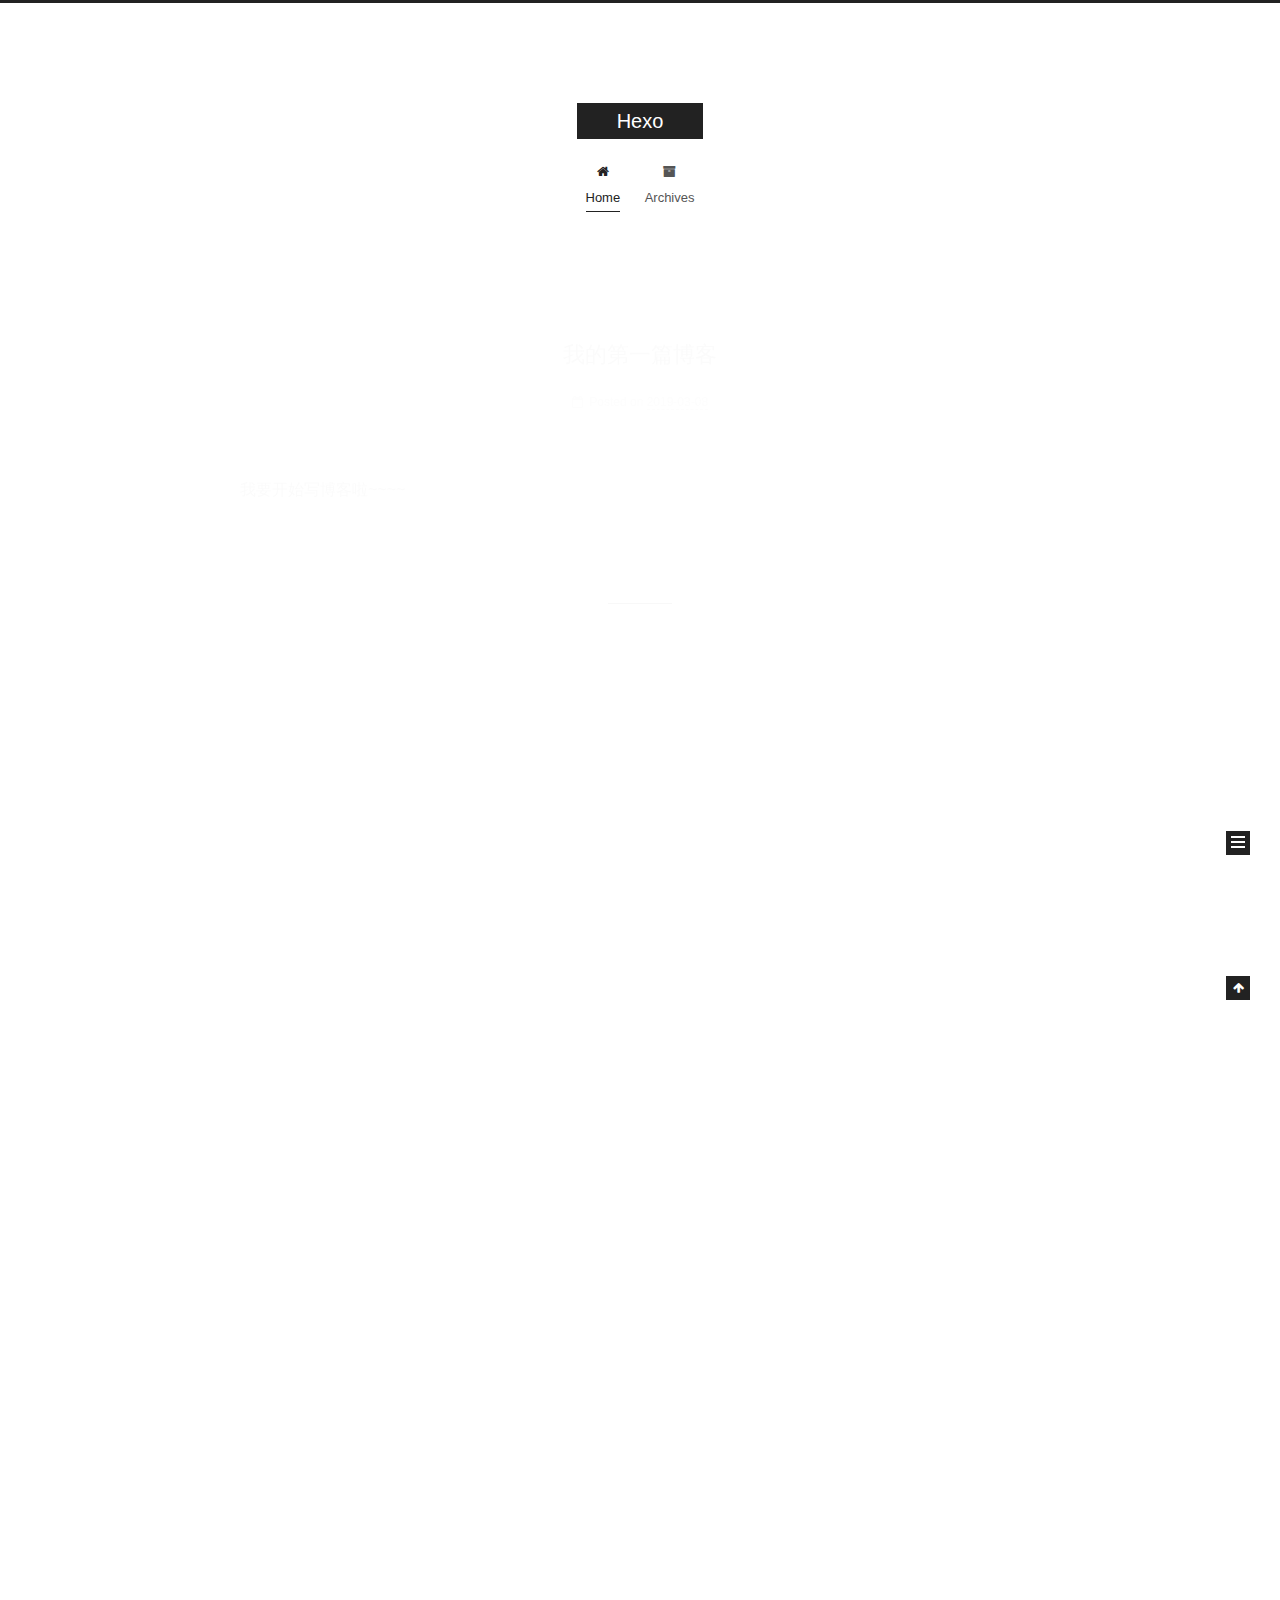
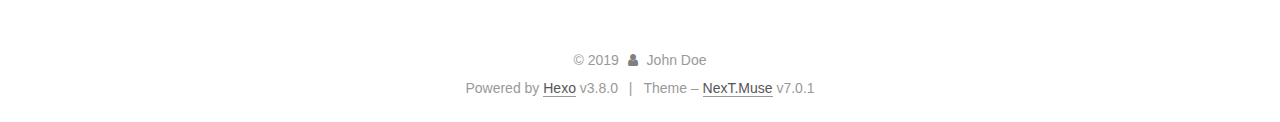
==== index.html @ e8333e60 "Site updated: 2019-03-08 22:00:43" ====
<!DOCTYPE html>












  


<html class="theme-next muse use-motion" lang>
<head><meta name="generator" content="Hexo 3.8.0">
  <meta charset="UTF-8">
<meta http-equiv="X-UA-Compatible" content="IE=edge">
<meta name="viewport" content="width=device-width, initial-scale=1, maximum-scale=2">
<meta name="theme-color" content="#222">


























<link rel="stylesheet" href="/lib/font-awesome/css/font-awesome.min.css?v=4.6.2">

<link rel="stylesheet" href="/css/main.css?v=7.0.1">


  <link rel="apple-touch-icon" sizes="180x180" href="/images/apple-touch-icon-next.png?v=7.0.1">


  <link rel="icon" type="image/png" sizes="32x32" href="/images/favicon-32x32-next.png?v=7.0.1">


  <link rel="icon" type="image/png" sizes="16x16" href="/images/favicon-16x16-next.png?v=7.0.1">


  <link rel="mask-icon" href="/images/logo.svg?v=7.0.1" color="#222">







<script id="hexo.configurations">
  var NexT = window.NexT || {};
  var CONFIG = {
    root: '/',
    scheme: 'Muse',
    version: '7.0.1',
    sidebar: {"position":"left","display":"post","offset":12,"onmobile":false,"dimmer":false},
    back2top: true,
    back2top_sidebar: false,
    fancybox: false,
    fastclick: false,
    lazyload: false,
    tabs: true,
    motion: {"enable":true,"async":false,"transition":{"post_block":"fadeIn","post_header":"slideDownIn","post_body":"slideDownIn","coll_header":"slideLeftIn","sidebar":"slideUpIn"}},
    algolia: {
      applicationID: '',
      apiKey: '',
      indexName: '',
      hits: {"per_page":10},
      labels: {"input_placeholder":"Search for Posts","hits_empty":"We didn't find any results for the search: ${query}","hits_stats":"${hits} results found in ${time} ms"}
    }
  };
</script>


  




  <meta property="og:type" content="website">
<meta property="og:title" content="Hexo">
<meta property="og:url" content="http://yoursite.com/index.html">
<meta property="og:site_name" content="Hexo">
<meta property="og:locale" content="default">
<meta name="twitter:card" content="summary">
<meta name="twitter:title" content="Hexo">






  <link rel="canonical" href="http://yoursite.com/">



<script id="page.configurations">
  CONFIG.page = {
    sidebar: "",
  };
</script>

  <title>Hexo</title>
  












  <noscript>
  <style>
  .use-motion .motion-element,
  .use-motion .brand,
  .use-motion .menu-item,
  .sidebar-inner,
  .use-motion .post-block,
  .use-motion .pagination,
  .use-motion .comments,
  .use-motion .post-header,
  .use-motion .post-body,
  .use-motion .collection-title { opacity: initial; }

  .use-motion .logo,
  .use-motion .site-title,
  .use-motion .site-subtitle {
    opacity: initial;
    top: initial;
  }

  .use-motion .logo-line-before i { left: initial; }
  .use-motion .logo-line-after i { right: initial; }
  </style>
</noscript>

</head>

<body itemscope itemtype="http://schema.org/WebPage" lang="default">

  
  
    
  

  <div class="container sidebar-position-left 
  page-home">
    <div class="headband"></div>

    <header id="header" class="header" itemscope itemtype="http://schema.org/WPHeader">
      <div class="header-inner"><div class="site-brand-wrapper">
  <div class="site-meta">
    

    <div class="custom-logo-site-title">
      <a href="/" class="brand" rel="start">
        <span class="logo-line-before"><i></i></span>
        <span class="site-title">Hexo</span>
        <span class="logo-line-after"><i></i></span>
      </a>
    </div>
    
    
  </div>

  <div class="site-nav-toggle">
    <button aria-label="Toggle navigation bar">
      <span class="btn-bar"></span>
      <span class="btn-bar"></span>
      <span class="btn-bar"></span>
    </button>
  </div>
</div>



<nav class="site-nav">
  
    <ul id="menu" class="menu">
      
        
        
        
          
          <li class="menu-item menu-item-home menu-item-active">

    
    
    
      
    

    

    <a href="/" rel="section"><i class="menu-item-icon fa fa-fw fa-home"></i> <br>Home</a>

  </li>
        
        
        
          
          <li class="menu-item menu-item-archives">

    
    
    
      
    

    

    <a href="/archives/" rel="section"><i class="menu-item-icon fa fa-fw fa-archive"></i> <br>Archives</a>

  </li>

      
      
    </ul>
  

  
    

  

  
</nav>



  



</div>
    </header>

    


    <main id="main" class="main">
      <div class="main-inner">
        <div class="content-wrap">
          
          <div id="content" class="content">
            
  <section id="posts" class="posts-expand">
    
      

  

  
  
  

  

  <article class="post post-type-normal" itemscope itemtype="http://schema.org/Article">
  
  
  
  <div class="post-block">
    <link itemprop="mainEntityOfPage" href="http://yoursite.com/2019/03/08/我的第一篇博客/">

    <span hidden itemprop="author" itemscope itemtype="http://schema.org/Person">
      <meta itemprop="name" content="John Doe">
      <meta itemprop="description" content>
      <meta itemprop="image" content="/images/avatar.gif">
    </span>

    <span hidden itemprop="publisher" itemscope itemtype="http://schema.org/Organization">
      <meta itemprop="name" content="Hexo">
    </span>

    
      <header class="post-header">

        
        
          <h1 class="post-title" itemprop="name headline">
                
                
                <a href="/2019/03/08/我的第一篇博客/" class="post-title-link" itemprop="url">我的第一篇博客</a>
              
            
          </h1>
        

        <div class="post-meta">
          <span class="post-time">

            
            
            

            
              <span class="post-meta-item-icon">
                <i class="fa fa-calendar-o"></i>
              </span>
              
                <span class="post-meta-item-text">Posted on</span>
              

              
                
              

              <time title="Created: 2019-03-08 11:39:16 / Modified: 11:40:46" itemprop="dateCreated datePublished" datetime="2019-03-08T11:39:16+08:00">2019-03-08</time>
            

            
              

              
            
          </span>

          

          
            
            
          

          
          

          

          

          

        </div>
      </header>
    

    
    
    
    <div class="post-body" itemprop="articleBody">

      
      

      
        
          
            <p>我要开始写博客啦~~~~</p>

          
        
      
    </div>

    

    
    
    

    

    
      
    
    

    

    <footer class="post-footer">
      

      

      

      
      
        <div class="post-eof"></div>
      
    </footer>
  </div>
  
  
  
  </article>


    
      

  

  
  
  

  

  <article class="post post-type-normal" itemscope itemtype="http://schema.org/Article">
  
  
  
  <div class="post-block">
    <link itemprop="mainEntityOfPage" href="http://yoursite.com/2019/03/08/hello-world/">

    <span hidden itemprop="author" itemscope itemtype="http://schema.org/Person">
      <meta itemprop="name" content="John Doe">
      <meta itemprop="description" content>
      <meta itemprop="image" content="/images/avatar.gif">
    </span>

    <span hidden itemprop="publisher" itemscope itemtype="http://schema.org/Organization">
      <meta itemprop="name" content="Hexo">
    </span>

    
      <header class="post-header">

        
        
          <h1 class="post-title" itemprop="name headline">
                
                
                <a href="/2019/03/08/hello-world/" class="post-title-link" itemprop="url">Hello World</a>
              
            
          </h1>
        

        <div class="post-meta">
          <span class="post-time">

            
            
            

            
              <span class="post-meta-item-icon">
                <i class="fa fa-calendar-o"></i>
              </span>
              
                <span class="post-meta-item-text">Posted on</span>
              

              
                
              

              <time title="Created: 2019-03-08 10:59:38" itemprop="dateCreated datePublished" datetime="2019-03-08T10:59:38+08:00">2019-03-08</time>
            

            
          </span>

          

          
            
            
          

          
          

          

          

          

        </div>
      </header>
    

    
    
    
    <div class="post-body" itemprop="articleBody">

      
      

      
        
          
            <p>Welcome to <a href="https://hexo.io/" target="_blank" rel="noopener">Hexo</a>! This is your very first post. Check <a href="https://hexo.io/docs/" target="_blank" rel="noopener">documentation</a> for more info. If you get any problems when using Hexo, you can find the answer in <a href="https://hexo.io/docs/troubleshooting.html" target="_blank" rel="noopener">troubleshooting</a> or you can ask me on <a href="https://github.com/hexojs/hexo/issues" target="_blank" rel="noopener">GitHub</a>.</p>
<h2 id="Quick-Start"><a href="#Quick-Start" class="headerlink" title="Quick Start"></a>Quick Start</h2><h3 id="Create-a-new-post"><a href="#Create-a-new-post" class="headerlink" title="Create a new post"></a>Create a new post</h3><figure class="highlight bash"><table><tr><td class="gutter"><pre><span class="line">1</span><br></pre></td><td class="code"><pre><span class="line">$ hexo new <span class="string">"My New Post"</span></span><br></pre></td></tr></table></figure>
<p>More info: <a href="https://hexo.io/docs/writing.html" target="_blank" rel="noopener">Writing</a></p>
<h3 id="Run-server"><a href="#Run-server" class="headerlink" title="Run server"></a>Run server</h3><figure class="highlight bash"><table><tr><td class="gutter"><pre><span class="line">1</span><br></pre></td><td class="code"><pre><span class="line">$ hexo server</span><br></pre></td></tr></table></figure>
<p>More info: <a href="https://hexo.io/docs/server.html" target="_blank" rel="noopener">Server</a></p>
<h3 id="Generate-static-files"><a href="#Generate-static-files" class="headerlink" title="Generate static files"></a>Generate static files</h3><figure class="highlight bash"><table><tr><td class="gutter"><pre><span class="line">1</span><br></pre></td><td class="code"><pre><span class="line">$ hexo generate</span><br></pre></td></tr></table></figure>
<p>More info: <a href="https://hexo.io/docs/generating.html" target="_blank" rel="noopener">Generating</a></p>
<h3 id="Deploy-to-remote-sites"><a href="#Deploy-to-remote-sites" class="headerlink" title="Deploy to remote sites"></a>Deploy to remote sites</h3><figure class="highlight bash"><table><tr><td class="gutter"><pre><span class="line">1</span><br></pre></td><td class="code"><pre><span class="line">$ hexo deploy</span><br></pre></td></tr></table></figure>
<p>More info: <a href="https://hexo.io/docs/deployment.html" target="_blank" rel="noopener">Deployment</a></p>

          
        
      
    </div>

    

    
    
    

    

    
      
    
    

    

    <footer class="post-footer">
      

      

      

      
      
        <div class="post-eof"></div>
      
    </footer>
  </div>
  
  
  
  </article>


    
  </section>

  


          </div>
          

        </div>
        
          
  
  <div class="sidebar-toggle">
    <div class="sidebar-toggle-line-wrap">
      <span class="sidebar-toggle-line sidebar-toggle-line-first"></span>
      <span class="sidebar-toggle-line sidebar-toggle-line-middle"></span>
      <span class="sidebar-toggle-line sidebar-toggle-line-last"></span>
    </div>
  </div>

  <aside id="sidebar" class="sidebar">
    <div class="sidebar-inner">

      

      

      <div class="site-overview-wrap sidebar-panel sidebar-panel-active">
        <div class="site-overview">
          <div class="site-author motion-element" itemprop="author" itemscope itemtype="http://schema.org/Person">
            
              <p class="site-author-name" itemprop="name">John Doe</p>
              <div class="site-description motion-element" itemprop="description"></div>
          </div>

          
            <nav class="site-state motion-element">
              
                <div class="site-state-item site-state-posts">
                
                  <a href="/archives/">
                
                    <span class="site-state-item-count">2</span>
                    <span class="site-state-item-name">posts</span>
                  </a>
                </div>
              

              

              
            </nav>
          

          

          

          

          
          

          
            
          
          

        </div>
      </div>

      

      

    </div>
  </aside>
  


        
      </div>
    </main>

    <footer id="footer" class="footer">
      <div class="footer-inner">
        <div class="copyright">&copy; <span itemprop="copyrightYear">2019</span>
  <span class="with-love" id="animate">
    <i class="fa fa-user"></i>
  </span>
  <span class="author" itemprop="copyrightHolder">John Doe</span>

  

  
</div>


  <div class="powered-by">Powered by <a href="https://hexo.io" class="theme-link" rel="noopener" target="_blank">Hexo</a> v3.8.0</div>



  <span class="post-meta-divider">|</span>



  <div class="theme-info">Theme – <a href="https://theme-next.org" class="theme-link" rel="noopener" target="_blank">NexT.Muse</a> v7.0.1</div>




        








        
      </div>
    </footer>

    
      <div class="back-to-top">
        <i class="fa fa-arrow-up"></i>
        
      </div>
    

    

    

    
  </div>

  

<script>
  if (Object.prototype.toString.call(window.Promise) !== '[object Function]') {
    window.Promise = null;
  }
</script>


























  
  <script src="/lib/jquery/index.js?v=2.1.3"></script>

  
  <script src="/lib/velocity/velocity.min.js?v=1.2.1"></script>

  
  <script src="/lib/velocity/velocity.ui.min.js?v=1.2.1"></script>


  


  <script src="/js/src/utils.js?v=7.0.1"></script>

  <script src="/js/src/motion.js?v=7.0.1"></script>



  
  


  <script src="/js/src/schemes/muse.js?v=7.0.1"></script>



  

  


  <script src="/js/src/next-boot.js?v=7.0.1"></script>


  

  

  

  



  




  

  

  

  

  

  

  

  

  

  

  

  

</body>
</html>
---- css/main.css ----
/* normalize.css v3.0.2 | MIT License | git.io/normalize */
html {
  font-family: sans-serif; /* 1 */
  -ms-text-size-adjust: 100%; /* 2 */
  -webkit-text-size-adjust: 100%; /* 2 */
}
body {
  margin: 0;
}
article,
aside,
details,
figcaption,
figure,
footer,
header,
hgroup,
main,
menu,
nav,
section,
summary {
  display: block;
}
audio,
canvas,
progress,
video {
  display: inline-block; /* 1 */
  vertical-align: baseline; /* 2 */
}
audio:not([controls]) {
  display: none;
  height: 0;
}
[hidden],
template {
  display: none;
}
a {
  background-color: transparent;
}
a:active,
a:hover {
  outline: 0;
}
abbr[title] {
  border-bottom: 1px dotted;
}
b,
strong {
  font-weight: bold;
}
dfn {
  font-style: italic;
}
h1 {
  font-size: 2em;
  margin: 0.67em 0;
}
mark {
  background: #ff0;
  color: #000;
}
small {
  font-size: 80%;
}
sub,
sup {
  font-size: 75%;
  line-height: 0;
  position: relative;
  vertical-align: baseline;
}
sup {
  top: -0.5em;
}
sub {
  bottom: -0.25em;
}
img {
  border: 0;
}
svg:not(:root) {
  overflow: hidden;
}
figure {
  margin: 1em 40px;
}
hr {
  -moz-box-sizing: content-box;
  box-sizing: content-box;
  height: 0;
}
pre {
  overflow: auto;
}
code,
kbd,
pre,
samp {
  font-family: monospace, monospace;
  font-size: 1em;
}
button,
input,
optgroup,
select,
textarea {
  color: inherit; /* 1 */
  font: inherit; /* 2 */
  margin: 0; /* 3 */
}
button {
  overflow: visible;
}
button,
select {
  text-transform: none;
}
button,
html input[type="button"],
input[type="reset"],
input[type="submit"] {
  -webkit-appearance: button; /* 2 */
  cursor: pointer; /* 3 */
}
button[disabled],
html input[disabled] {
  cursor: default;
}
button::-moz-focus-inner,
input::-moz-focus-inner {
  border: 0;
  padding: 0;
}
input {
  line-height: normal;
}
input[type="checkbox"],
input[type="radio"] {
  box-sizing: border-box; /* 1 */
  padding: 0; /* 2 */
}
input[type="number"]::-webkit-inner-spin-button,
input[type="number"]::-webkit-outer-spin-button {
  height: auto;
}
input[type="search"] {
  -webkit-appearance: textfield; /* 1 */
  -moz-box-sizing: content-box;
  -webkit-box-sizing: content-box; /* 2 */
  box-sizing: content-box;
}
input[type="search"]::-webkit-search-cancel-button,
input[type="search"]::-webkit-search-decoration {
  -webkit-appearance: none;
}
fieldset {
  border: 1px solid #c0c0c0;
  margin: 0 2px;
  padding: 0.35em 0.625em 0.75em;
}
legend {
  border: 0; /* 1 */
  padding: 0; /* 2 */
}
textarea {
  overflow: auto;
}
optgroup {
  font-weight: bold;
}
table {
  border-collapse: collapse;
  border-spacing: 0;
}
td,
th {
  padding: 0;
}
::selection {
  background: #262a30;
  color: #fff;
}
body {
  position: relative;
  font-family: 'Lato', "PingFang SC", "Microsoft YaHei", sans-serif;
  font-size: 14px;
  line-height: 2;
  color: #555;
  background: #fff;
}
@media (max-width: 767px) {
  body {
    padding-right: 0 !important;
  }
}
@media (min-width: 768px) and (max-width: 991px) {
  body {
    padding-right: 0 !important;
  }
}
@media (min-width: 1200px) {
  body {
    font-size: 16px;
  }
}
h1,
h2,
h3,
h4,
h5,
h6 {
  margin: 0;
  padding: 0;
  font-weight: bold;
  line-height: 1.5;
  font-family: 'Lato', "PingFang SC", "Microsoft YaHei", sans-serif;
}
h1,
h2,
h3,
h4,
h5,
h6 {
  margin: 20px 0 15px;
}
h1 {
  font-size: 22px;
}
h1 code {
  font-size: 22px;
}
@media (max-width: 767px) {
  h1 {
    font-size: 18px;
  }
  h1 code {
    font-size: 18px;
  }
}
h2 {
  font-size: 20px;
}
h2 code {
  font-size: 20px;
}
@media (max-width: 767px) {
  h2 {
    font-size: 16px;
  }
  h2 code {
    font-size: 16px;
  }
}
h3 {
  font-size: 18px;
}
h3 code {
  font-size: 18px;
}
@media (max-width: 767px) {
  h3 {
    font-size: 14px;
  }
  h3 code {
    font-size: 14px;
  }
}
h4 {
  font-size: 16px;
}
h4 code {
  font-size: 16px;
}
@media (max-width: 767px) {
  h4 {
    font-size: 12px;
  }
  h4 code {
    font-size: 12px;
  }
}
h5 {
  font-size: 14px;
}
h5 code {
  font-size: 14px;
}
@media (max-width: 767px) {
  h5 {
    font-size: 10px;
  }
  h5 code {
    font-size: 10px;
  }
}
h6 {
  font-size: 12px;
}
h6 code {
  font-size: 12px;
}
@media (max-width: 767px) {
  h6 {
    font-size: 8px;
  }
  h6 code {
    font-size: 8px;
  }
}
p {
  margin: 0 0 20px 0;
}
a,
span.exturl {
  overflow-wrap: break-word;
  word-wrap: break-word;
  background-color: transparent;
  color: #555;
  text-decoration: none;
  outline: none;
  border-bottom: 1px solid #999;
  cursor: pointer;
}
a:hover,
span.exturl:hover {
  color: #222;
  border-bottom-color: #222;
}
video {
  max-width: 100%;
  display: block;
  margin-left: auto;
  margin-right: auto;
}
img {
  display: block;
  margin: auto;
  max-width: 100%;
  height: auto;
}
hr {
  margin: 40px 0;
  height: 3px;
  border: none;
  background-color: #ddd;
  background-image: repeating-linear-gradient(-45deg, #fff, #fff 4px, transparent 4px, transparent 8px);
}
blockquote {
  margin: 0;
  padding: 0 15px;
  color: #666;
  border-left: 4px solid #ddd;
}
blockquote cite::before {
  content: "-";
  padding: 0 5px;
}
dt {
  font-weight: 700;
}
dd {
  margin: 0;
  padding: 0;
}
kbd {
  border: 1px solid #ccc;
  border-radius: 0.2em;
  box-shadow: 0.1em 0.1em 0.2em rgba(0,0,0,0.1);
  background-color: #f9f9f9;
  font-family: inherit;
  background-image: -webkit-linear-gradient(top, #eee, #fff, #eee);
  padding: 0.1em 0.3em;
  white-space: nowrap;
}
.text-left {
  text-align: left;
}
.text-center {
  text-align: center;
}
.text-right {
  text-align: right;
}
.text-justify {
  text-align: justify;
}
.text-nowrap {
  white-space: nowrap;
}
.text-lowercase {
  text-transform: lowercase;
}
.text-uppercase {
  text-transform: uppercase;
}
.text-capitalize {
  text-transform: capitalize;
}
.center-block {
  display: block;
  margin-left: auto;
  margin-right: auto;
}
.clearfix:before,
.clearfix:after {
  content: " ";
  display: table;
}
.clearfix:after {
  clear: both;
}
.pullquote {
  width: 45%;
}
.pullquote.left {
  float: left;
  margin-left: 5px;
  margin-right: 10px;
}
.pullquote.right {
  float: right;
  margin-left: 10px;
  margin-right: 5px;
}
.affix.affix.affix {
  position: fixed;
}
.translation {
  margin-top: -20px;
  font-size: 14px;
  color: #999;
}
.scrollbar-measure {
  width: 100px;
  height: 100px;
  overflow: scroll;
  position: absolute;
  top: -9999px;
}
.use-motion .motion-element {
  opacity: 0;
}
.table-container {
  margin: 20px 0;
  overflow: auto;
  -webkit-overflow-scrolling: touch;
}
table {
  width: 100%;
  border-collapse: collapse;
  border-spacing: 0;
  font-size: 14px;
}
table>tbody>tr:nth-of-type(odd) {
  background-color: #f9f9f9;
}
table>tbody>tr:hover {
  background-color: #f5f5f5;
}
caption,
th,
td {
  padding: 8px;
  text-align: left;
  vertical-align: middle;
  font-weight: normal;
}
th,
td {
  border: 1px solid #ddd;
  border-bottom: 3px solid #ddd;
}
th {
  padding-bottom: 10px;
  font-weight: 700;
}
td {
  border-bottom-width: 1px;
}
html,
body {
  height: 100%;
}
.container {
  position: relative;
}
.header-inner {
  margin: 0 auto;
  padding: 100px 0 70px;
  width: 700px;
}
@media (min-width: 1200px) {
  .container .header-inner {
    width: 800px;
  }
}
@media (min-width: 1600px) {
  .container .header-inner {
    width: 900px;
  }
}
.main-inner {
  margin: 0 auto;
  width: 700px;
}
@media (min-width: 1200px) {
  .container .main-inner {
    width: 800px;
  }
}
@media (min-width: 1600px) {
  .container .main-inner {
    width: 900px;
  }
}
.footer {
  padding: 20px 0;
}
.footer-inner {
  box-sizing: border-box;
  margin: 0px auto;
  width: 700px;
}
@media (min-width: 1200px) {
  .container .footer-inner {
    width: 800px;
  }
}
@media (min-width: 1600px) {
  .container .footer-inner {
    width: 900px;
  }
}
pre,
.highlight {
  overflow: auto;
  margin: 20px 0;
  padding: 0;
  font-size: 14px;
  color: #4d4d4c;
  background: #f7f7f7;
  line-height: 1.6;
}
pre,
code {
  font-family: consolas, Menlo, "PingFang SC", "Microsoft YaHei", monospace;
}
code {
  overflow-wrap: break-word;
  word-wrap: break-word;
  padding: 2px 4px;
  color: #555;
  background: #eee;
  border-radius: 3px;
  font-size: 14px;
}
pre {
  padding: 10px;
}
pre code {
  padding: 0;
  color: #4d4d4c;
  background: none;
  text-shadow: none;
}
.highlight {
  border-radius: 1px;
}
.highlight pre {
  border: none;
  margin: 0;
  padding: 10px 0;
}
.highlight table {
  margin: 0;
  width: auto;
  border: none;
}
.highlight td {
  border: none;
  padding: 0;
}
.highlight figcaption {
  font-size: 1em;
  color: #4d4d4c;
  line-height: 1em;
  margin-bottom: 1em;
  margin: 0em;
  padding: 0.5em;
  background: #eee;
  border-bottom: 1px solid #e9e9e9;
}
.highlight figcaption:before,
.highlight figcaption:after {
  content: " ";
  display: table;
}
.highlight figcaption:after {
  clear: both;
}
.highlight figcaption a {
  float: right;
  color: #4d4d4c;
}
.highlight figcaption a:hover {
  border-bottom-color: #4d4d4c;
}
.highlight .gutter pre {
  padding-left: 10px;
  padding-right: 10px;
  color: #869194;
  text-align: right;
  background-color: #eff2f3;
}
.highlight .code pre {
  width: 100%;
  padding-left: 10px;
  padding-right: 10px;
  background-color: #f7f7f7;
}
.highlight .line {
  height: 20px;
}
.gutter {
  -webkit-user-select: none;
  -moz-user-select: none;
  -ms-user-select: none;
  user-select: none;
}
.gist table {
  width: auto;
}
.gist table td {
  border: none;
}
pre .deletion {
  background: #fdd;
}
pre .addition {
  background: #dfd;
}
pre .meta {
  color: #8959a8;
}
pre .comment {
  color: #8e908c;
}
pre .variable,
pre .attribute,
pre .tag,
pre .name,
pre .regexp,
pre .ruby .constant,
pre .xml .tag .title,
pre .xml .pi,
pre .xml .doctype,
pre .html .doctype,
pre .css .id,
pre .css .class,
pre .css .pseudo {
  color: #c82829;
}
pre .number,
pre .preprocessor,
pre .built_in,
pre .builtin-name,
pre .literal,
pre .params,
pre .constant,
pre .command {
  color: #f5871f;
}
pre .ruby .class .title,
pre .css .rules .attribute,
pre .string,
pre .symbol,
pre .value,
pre .inheritance,
pre .header,
pre .ruby .symbol,
pre .xml .cdata,
pre .special,
pre .formula {
  color: #718c00;
}
pre .title,
pre .css .hexcolor {
  color: #3e999f;
}
pre .function,
pre .python .decorator,
pre .python .title,
pre .ruby .function .title,
pre .ruby .title .keyword,
pre .perl .sub,
pre .javascript .title,
pre .coffeescript .title {
  color: #4271ae;
}
pre .keyword,
pre .javascript .function {
  color: #8959a8;
}
.posts-expand .post-body img.full-image {
  border: none;
}
.blockquote-center,
.page-home .post-type-quote blockquote,
.page-post-detail .post-type-quote blockquote {
  position: relative;
  margin: 40px 0;
  padding: 0;
  border-left: none;
  text-align: center;
}
.blockquote-center::before,
.page-home .post-type-quote blockquote::before,
.page-post-detail .post-type-quote blockquote::before,
.blockquote-center::after,
.page-home .post-type-quote blockquote::after,
.page-post-detail .post-type-quote blockquote::after {
  position: absolute;
  content: ' ';
  display: block;
  width: 100%;
  height: 24px;
  opacity: 0.2;
  background-repeat: no-repeat;
  background-position: 0 -6px;
  background-size: 22px 22px;
}
.blockquote-center::before,
.page-home .post-type-quote blockquote::before,
.page-post-detail .post-type-quote blockquote::before {
  top: -20px;
  background-image: url("../images/quote-l.svg");
  border-top: 1px solid #ccc;
}
.blockquote-center::after,
.page-home .post-type-quote blockquote::after,
.page-post-detail .post-type-quote blockquote::after {
  bottom: -20px;
  background-image: url("../images/quote-r.svg");
  border-bottom: 1px solid #ccc;
  background-position: 100% 8px;
}
.blockquote-center p,
.page-home .post-type-quote blockquote p,
.page-post-detail .post-type-quote blockquote p,
.blockquote-center div,
.page-home .post-type-quote blockquote div,
.page-post-detail .post-type-quote blockquote div {
  text-align: center;
}
.post .post-body .group-picture img {
  box-sizing: border-box;
  padding: 0 3px;
  border: none;
}
.post .group-picture-row {
  overflow: hidden;
  margin-top: 6px;
}
.post .group-picture-row:first-child {
  margin-top: 0;
}
.post .group-picture-column {
  float: left;
}
.page-post-detail .post-body .group-picture-column {
  float: none;
  margin-top: 10px;
  width: auto !important;
}
.page-post-detail .post-body .group-picture-column img {
  margin: 0 auto;
}
.page-archive .group-picture-container {
  overflow: hidden;
}
.page-archive .group-picture-row {
  float: left;
}
.page-archive .group-picture-row:first-child {
  margin-top: 6px;
}
.page-archive .group-picture-column {
  max-width: 150px;
  max-height: 150px;
}
.post-body .label {
  display: inline;
  padding: 0 2px;
  white-space: nowrap;
}
.post-body .label.default {
  background-color: #f0f0f0;
}
.post-body .label.primary {
  background-color: #efe6f7;
}
.post-body .label.info {
  background-color: #e5f2f8;
}
.post-body .label.success {
  background-color: #e7f4e9;
}
.post-body .label.warning {
  background-color: #fcf6e1;
}
.post-body .label.danger {
  background-color: #fae8eb;
}
.post-body .note {
  position: relative;
  padding: 15px;
  margin-bottom: 20px;
  border: 1px solid #eee;
  border-left-width: 5px;
  border-radius: 3px;
}
.post-body .note h2,
.post-body .note h3,
.post-body .note h4,
.post-body .note h5,
.post-body .note h6 {
  margin-top: 0;
  margin-bottom: 0;
  border-bottom: initial;
  padding-top: 0 !important;
}
.post-body .note p:first-child,
.post-body .note ul:first-child,
.post-body .note ol:first-child,
.post-body .note table:first-child,
.post-body .note pre:first-child,
.post-body .note blockquote:first-child {
  margin-top: 0;
}
.post-body .note p:last-child,
.post-body .note ul:last-child,
.post-body .note ol:last-child,
.post-body .note table:last-child,
.post-body .note pre:last-child,
.post-body .note blockquote:last-child {
  margin-bottom: 0;
}
.post-body .note.default {
  border-left-color: #777;
}
.post-body .note.default h2,
.post-body .note.default h3,
.post-body .note.default h4,
.post-body .note.default h5,
.post-body .note.default h6 {
  color: #777;
}
.post-body .note.primary {
  border-left-color: #6f42c1;
}
.post-body .note.primary h2,
.post-body .note.primary h3,
.post-body .note.primary h4,
.post-body .note.primary h5,
.post-body .note.primary h6 {
  color: #6f42c1;
}
.post-body .note.info {
  border-left-color: #428bca;
}
.post-body .note.info h2,
.post-body .note.info h3,
.post-body .note.info h4,
.post-body .note.info h5,
.post-body .note.info h6 {
  color: #428bca;
}
.post-body .note.success {
  border-left-color: #5cb85c;
}
.post-body .note.success h2,
.post-body .note.success h3,
.post-body .note.success h4,
.post-body .note.success h5,
.post-body .note.success h6 {
  color: #5cb85c;
}
.post-body .note.warning {
  border-left-color: #f0ad4e;
}
.post-body .note.warning h2,
.post-body .note.warning h3,
.post-body .note.warning h4,
.post-body .note.warning h5,
.post-body .note.warning h6 {
  color: #f0ad4e;
}
.post-body .note.danger {
  border-left-color: #d9534f;
}
.post-body .note.danger h2,
.post-body .note.danger h3,
.post-body .note.danger h4,
.post-body .note.danger h5,
.post-body .note.danger h6 {
  color: #d9534f;
}
.post-body .tabs {
  position: relative;
  display: block;
  margin-bottom: 20px;
  padding-top: 10px;
}
.post-body .tabs ul.nav-tabs {
  margin: 0;
  padding: 0;
  display: flex;
  margin-bottom: -1px;
}
@media (max-width: 413px) {
  .post-body .tabs ul.nav-tabs {
    display: block;
    margin-bottom: 5px;
  }
}
.post-body .tabs ul.nav-tabs li.tab {
  list-style-type: none !important;
  margin: 0 0.25em 0 0;
  border-top: 3px solid transparent;
  border-left: 1px solid transparent;
  border-right: 1px solid transparent;
}
@media (max-width: 413px) {
  .post-body .tabs ul.nav-tabs li.tab {
    margin: initial;
    border-top: 1px solid transparent;
    border-left: 3px solid transparent;
    border-right: 1px solid transparent;
    border-bottom: 1px solid transparent;
  }
}
.post-body .tabs ul.nav-tabs li.tab a {
  outline: 0;
  border-bottom: initial;
  display: block;
  line-height: 1.8em;
  padding: 0.25em 0.75em;
  transition-duration: 0.2s;
  transition-timing-function: ease-out;
  transition-delay: 0s;
}
.post-body .tabs ul.nav-tabs li.tab a i {
  width: 1.285714285714286em;
}
.post-body .tabs ul.nav-tabs li.tab.active {
  border-top: 3px solid #fc6423;
  border-left: 1px solid #ddd;
  border-right: 1px solid #ddd;
  background-color: #fff;
}
@media (max-width: 413px) {
  .post-body .tabs ul.nav-tabs li.tab.active {
    border-top: 1px solid #ddd;
    border-left: 3px solid #fc6423;
    border-right: 1px solid #ddd;
    border-bottom: 1px solid #ddd;
  }
}
.post-body .tabs ul.nav-tabs li.tab.active a {
  cursor: default;
  color: #555;
}
.post-body .tabs .tab-content {
  background-color: #fff;
}
.post-body .tabs .tab-content .tab-pane {
  border: 1px solid #ddd;
  padding: 20px 20px 0 20px;
}
.post-body .tabs .tab-content .tab-pane:not(.active) {
  display: none !important;
}
.post-body .tabs .tab-content .tab-pane.active {
  display: block !important;
}
.btn {
  display: inline-block;
  padding: 0 20px;
  font-size: 14px;
  color: #fff;
  background: #222;
  border: 2px solid #222;
  text-decoration: none;
  border-radius: 0;
  transition-property: background-color;
  transition-duration: 0.2s;
  transition-timing-function: ease-in-out;
  transition-delay: 0s;
  line-height: 2;
}
.btn:hover {
  border-color: #222;
  color: #222;
  background: #fff;
}
.btn +.btn {
  margin: 0 0 8px 8px;
}
.btn .fa-fw {
  width: 1.285714285714286em;
  text-align: left;
}
.btn-bar {
  display: block;
  width: 22px;
  height: 2px;
  background: #555;
  border-radius: 1px;
}
.btn-bar+.btn-bar {
  margin-top: 4px;
}
.pagination {
  margin: 120px 0 40px;
  text-align: center;
  border-top: 1px solid #eee;
}
.page-number-basic,
.pagination .prev,
.pagination .next,
.pagination .page-number,
.pagination .space {
  display: inline-block;
  position: relative;
  top: -1px;
  margin: 0 10px;
  padding: 0 11px;
}
@media (max-width: 767px) {
  .page-number-basic,
  .pagination .prev,
  .pagination .next,
  .pagination .page-number,
  .pagination .space {
    margin: 0 5px;
  }
}
.pagination .prev,
.pagination .next,
.pagination .page-number {
  border-bottom: 0;
  border-top: 1px solid #eee;
  transition-property: border-color;
  transition-duration: 0.2s;
  transition-timing-function: ease-in-out;
  transition-delay: 0s;
}
.pagination .prev:hover,
.pagination .next:hover,
.pagination .page-number:hover {
  border-top-color: #222;
}
.pagination .space {
  padding: 0;
  margin: 0;
}
.pagination .prev {
  margin-left: 0;
}
.pagination .next {
  margin-right: 0;
}
.pagination .page-number.current {
  color: #fff;
  background: #ccc;
  border-top-color: #ccc;
}
@media (max-width: 767px) {
  .pagination {
    border-top: none;
  }
  .pagination .prev,
  .pagination .next,
  .pagination .page-number {
    margin-bottom: 10px;
    border-top: 0;
    border-bottom: 1px solid #eee;
    padding: 0 10px;
  }
  .pagination .prev:hover,
  .pagination .next:hover,
  .pagination .page-number:hover {
    border-bottom-color: #222;
  }
}
.comments {
  margin: 60px 20px 0;
}
.tag-cloud {
  text-align: center;
}
.tag-cloud a {
  display: inline-block;
  margin: 10px;
}
.tag-cloud a:hover {
  color: #222 !important;
}
.back-to-top {
  box-sizing: border-box;
  position: fixed;
  bottom: -100px;
  right: 30px;
  z-index: 1050;
  padding: 0 6px;
  width: 24px;
  background: #222;
  font-size: 12px;
  opacity: 1;
  color: #fff;
  cursor: pointer;
  text-align: center;
  -webkit-transform: translateZ(0);
  transition-property: bottom;
  transition-duration: 0.2s;
  transition-timing-function: ease-in-out;
  transition-delay: 0s;
}
@media (min-width: 768px) and (max-width: 991px) {
  .back-to-top {
    display: none !important;
  }
}
@media (max-width: 767px) {
  .back-to-top {
    display: none !important;
  }
}
.back-to-top.back-to-top-on {
  bottom: 19px;
}
.header {
  background: transparent;
}
.header-inner {
  position: relative;
}
.headband {
  height: 3px;
  background: #222;
}
.site-meta {
  margin: 0;
  text-align: center;
}
@media (max-width: 767px) {
  .site-meta {
    text-align: center;
  }
}
.brand {
  position: relative;
  display: inline-block;
  padding: 0 40px;
  color: #fff;
  background: #222;
  border-bottom: none;
}
.brand:hover {
  color: #fff;
}
.logo {
  display: inline-block;
  margin-right: 5px;
  line-height: 36px;
  vertical-align: top;
}
.site-title {
  display: inline-block;
  vertical-align: top;
  line-height: 36px;
  font-size: 20px;
  font-weight: normal;
  font-family: 'Lato', "PingFang SC", "Microsoft YaHei", sans-serif;
}
.site-subtitle {
  margin-top: 10px;
  font-size: 13px;
  color: #999;
}
.use-motion .brand {
  opacity: 0;
}
.use-motion .logo,
.use-motion .site-title,
.use-motion .site-subtitle,
.use-motion .custom-logo-image {
  opacity: 0;
  position: relative;
  top: -10px;
}
.site-nav-toggle {
  display: none;
  position: absolute;
  top: 10px;
  left: 10px;
}
@media (max-width: 767px) {
  .site-nav-toggle {
    display: block;
  }
}
.site-nav-toggle button {
  margin-top: 2px;
  padding: 9px 10px;
  background: transparent;
  border: none;
}
@media (max-width: 767px) {
  .site-nav {
    display: none;
    margin: 0 -10px;
    padding: 0 10px;
    clear: both;
    border-top: 1px solid #ddd;
  }
}
@media (min-width: 768px) and (max-width: 991px) {
  .site-nav {
    display: block !important;
  }
}
@media (min-width: 992px) {
  .site-nav {
    display: block !important;
  }
}
.menu {
  margin-top: 20px;
  padding-left: 0;
  text-align: center;
}
.menu .menu-item {
  display: inline-block;
  margin: 0 10px;
  list-style: none;
}
@media screen and (max-width: 767px) {
  .menu .menu-item {
    margin-top: 10px;
  }
}
.menu .menu-item a,
.menu .menu-item span.exturl {
  display: block;
  font-size: 13px;
  line-height: inherit;
  border-bottom: 1px solid transparent;
  transition-property: border-color;
  transition-duration: 0.2s;
  transition-timing-function: ease-in-out;
  transition-delay: 0s;
}
.menu .menu-item a:hover,
.menu .menu-item span.exturl:hover {
  border-bottom-color: #222;
}
.menu .menu-item .fa {
  margin-right: 5px;
}
.use-motion .menu-item {
  opacity: 0;
}
.post-body {
  overflow-wrap: break-word;
  word-wrap: break-word;
  font-family: 'Lato', "PingFang SC", "Microsoft YaHei", sans-serif;
}
.post-body .exturl .fa {
  font-size: 14px;
  margin-left: 4px;
}
.post-body .fancybox img {
  display: block !important;
  margin: 0 auto;
  cursor: pointer;
  cursor: zoom-in;
  cursor: -webkit-zoom-in;
}
.post-body .image-caption,
.post-body .figure .caption {
  margin: -20px auto 15px;
  text-align: center;
  font-size: 14px;
  color: #999;
  font-weight: bold;
  line-height: 1;
}
.post-sticky-flag {
  display: inline-block;
  font-size: 16px;
  -ms-transform: rotate(30deg);
  -webkit-transform: rotate(30deg);
  -moz-transform: rotate(30deg);
  -ms-transform: rotate(30deg);
  -o-transform: rotate(30deg);
  transform: rotate(30deg);
}
.use-motion .post-block,
.use-motion .pagination,
.use-motion .comments {
  opacity: 0;
}
.use-motion .post-header {
  opacity: 0;
}
.use-motion .post-body {
  opacity: 0;
}
.use-motion .collection-title {
  opacity: 0;
}
.posts-expand {
  padding-top: 40px;
}
@media (max-width: 767px) {
  .posts-expand {
    margin: 0 20px;
  }
  .post-body pre .gutter pre {
    padding-right: 10px;
  }
  .post-body .highlight {
    margin-left: 0px;
    margin-right: 0px;
    padding: 0;
  }
  .post-body .highlight .gutter pre {
    padding-right: 10px;
  }
}
@media (min-width: 992px) {
  .posts-expand .post-body {
    text-align: justify;
  }
}
.posts-expand .post-body h2,
.posts-expand .post-body h3,
.posts-expand .post-body h4,
.posts-expand .post-body h5,
.posts-expand .post-body h6 {
  padding-top: 10px;
}
.posts-expand .post-body h2 .header-anchor,
.posts-expand .post-body h3 .header-anchor,
.posts-expand .post-body h4 .header-anchor,
.posts-expand .post-body h5 .header-anchor,
.posts-expand .post-body h6 .header-anchor {
  float: right;
  margin-left: 10px;
  color: #ccc;
  border-bottom-style: none;
  visibility: hidden;
}
.posts-expand .post-body h2 .header-anchor:hover,
.posts-expand .post-body h3 .header-anchor:hover,
.posts-expand .post-body h4 .header-anchor:hover,
.posts-expand .post-body h5 .header-anchor:hover,
.posts-expand .post-body h6 .header-anchor:hover {
  color: inherit;
}
.posts-expand .post-body h2:hover .header-anchor,
.posts-expand .post-body h3:hover .header-anchor,
.posts-expand .post-body h4:hover .header-anchor,
.posts-expand .post-body h5:hover .header-anchor,
.posts-expand .post-body h6:hover .header-anchor {
  visibility: visible;
}
.posts-expand .post-body ul > li {
  list-style: circle;
}
.posts-expand .post-body img {
  box-sizing: border-box;
  margin: 0 auto 25px;
  padding: 3px;
  border: 1px solid #ddd;
}
@media (max-width: 767px) {
  .posts-collapse {
    margin: 0 20px;
  }
  .posts-collapse .post-title,
  .posts-collapse .post-meta {
    display: block;
    width: auto;
    text-align: left;
  }
}
.posts-collapse {
  position: relative;
  z-index: 1010;
  margin-left: 55px;
}
.posts-collapse::after {
  content: " ";
  position: absolute;
  top: 20px;
  left: 0;
  margin-left: -2px;
  width: 4px;
  height: 100%;
  background: #f5f5f5;
  z-index: -1;
}
@media (max-width: 767px) {
  .posts-collapse {
    margin: 0 20px;
  }
}
.posts-collapse .collection-title {
  position: relative;
  margin: 60px 0;
}
.posts-collapse .collection-title h1,
.posts-collapse .collection-title h2 {
  margin-left: 20px;
}
.posts-collapse .collection-title small {
  color: #bbb;
  margin-left: 5px;
}
.posts-collapse .collection-title::before {
  content: " ";
  position: absolute;
  left: 0;
  top: 50%;
  margin-left: -4px;
  margin-top: -4px;
  width: 8px;
  height: 8px;
  background: #bbb;
  border-radius: 50%;
}
.posts-collapse .post {
  margin: 30px 0;
}
.posts-collapse .post-header {
  position: relative;
  transition-duration: 0.2s;
  transition-timing-function: ease-in-out;
  transition-delay: 0s;
  transition-property: border;
  border-bottom: 1px dashed #ccc;
}
.posts-collapse .post-header::before {
  content: " ";
  position: absolute;
  left: 0;
  top: 12px;
  width: 6px;
  height: 6px;
  margin-left: -4px;
  background: #bbb;
  border-radius: 50%;
  border: 1px solid #fff;
  transition-duration: 0.2s;
  transition-timing-function: ease-in-out;
  transition-delay: 0s;
  transition-property: background;
}
.posts-collapse .post-header:hover {
  border-bottom-color: #666;
}
.posts-collapse .post-header:hover::before {
  background: #222;
}
.posts-collapse .post-meta {
  position: absolute;
  font-size: 12px;
  left: 20px;
  top: 5px;
}
.posts-collapse .post-comments-count {
  display: none;
}
.posts-collapse .post-title {
  margin-left: 60px;
  font-size: 16px;
  font-weight: normal;
  line-height: inherit;
}
.posts-collapse .post-title::after {
  margin-left: 3px;
  opacity: 0.6;
}
.posts-collapse .post-title a,
.posts-collapse .post-title span.exturl {
  color: #666;
  border-bottom: none;
}
.page-home .post-type-quote .post-header,
.page-post-detail .post-type-quote .post-header,
.page-home .post-type-quote .post-tags,
.page-post-detail .post-type-quote .post-tags {
  display: none;
}
.posts-expand .post-title {
  overflow-wrap: break-word;
  word-wrap: break-word;
  text-align: center;
  font-weight: 400;
}
.posts-expand .post-title-link {
  display: inline-block;
  position: relative;
  color: #555;
  border-bottom: none;
  line-height: 1.2;
  vertical-align: top;
}
.posts-expand .post-title-link::before {
  content: "";
  position: absolute;
  width: 100%;
  height: 2px;
  bottom: 0;
  left: 0;
  background-color: #000;
  visibility: hidden;
  -webkit-transform: scaleX(0);
  -moz-transform: scaleX(0);
  -ms-transform: scaleX(0);
  -o-transform: scaleX(0);
  transform: scaleX(0);
  transition-duration: 0.2s;
  transition-timing-function: ease-in-out;
  transition-delay: 0s;
}
.posts-expand .post-title-link:hover::before {
  visibility: visible;
  -webkit-transform: scaleX(1);
  -moz-transform: scaleX(1);
  -ms-transform: scaleX(1);
  -o-transform: scaleX(1);
  transform: scaleX(1);
}
.posts-expand .post-title-link .fa {
  font-size: 20px;
  margin-left: 5px;
}
.posts-expand .post-meta {
  margin: 3px 0 60px 0;
  color: #999;
  font-family: 'Lato', "PingFang SC", "Microsoft YaHei", sans-serif;
  font-size: 12px;
  text-align: center;
}
.posts-expand .post-meta .post-category-list {
  display: inline-block;
  margin: 0;
  padding: 3px;
}
.posts-expand .post-meta .post-category-list-link {
  color: #999;
}
.posts-expand .post-meta .post-description {
  font-size: 14px;
  margin-top: 2px;
}
.posts-expand .post-meta time {
  border-bottom: 1px dashed #999;
  cursor: help;
}
.post-meta-divider {
  margin: 0 0.5em;
}
.post-meta-item-icon {
  margin-right: 3px;
}
@media (min-width: 768px) and (max-width: 991px) {
  .post-meta-item-icon {
    display: inline-block;
  }
}
@media (max-width: 767px) {
  .post-meta-item-icon {
    display: inline-block;
  }
}
@media (min-width: 768px) and (max-width: 991px) {
  .post-meta-item-text {
    display: none;
  }
}
@media (max-width: 767px) {
  .post-meta-item-text {
    display: none;
  }
}
.post-button {
  margin-top: 40px;
}
.posts-expand .post-tags {
  margin-top: 40px;
  text-align: center;
}
.posts-expand .post-tags a {
  display: inline-block;
  margin-right: 10px;
  font-size: 13px;
}
.post-nav {
  display: table;
  margin-top: 15px;
  width: 100%;
  border-top: 1px solid #eee;
}
.post-nav-divider {
  display: table-cell;
  width: 10%;
}
.post-nav-item {
  display: table-cell;
  padding: 10px 0 0 0;
  width: 45%;
  vertical-align: top;
}
.post-nav-item a {
  position: relative;
  display: block;
  line-height: 25px;
  font-size: 14px;
  color: #555;
  border-bottom: none;
}
.post-nav-item a:hover {
  color: #222;
  border-bottom: none;
}
.post-nav-item a:active {
  top: 2px;
}
.post-nav-item .fa {
  font-size: 12px;
  margin-right: 5px;
}
.post-nav-next a {
  padding-left: 5px;
}
.post-nav-prev {
  text-align: right;
}
.post-nav-prev a {
  padding-right: 5px;
}
.post-nav-prev .fa {
  margin-left: 5px;
}
.posts-expand .post-eof {
  display: block;
  margin: 80px auto 60px;
  width: 8%;
  height: 1px;
  background: #ccc;
  text-align: center;
}
.post:last-child .post-eof.post-eof.post-eof {
  display: none;
}
.post-gallery {
  display: table;
  table-layout: fixed;
  width: 100%;
  border-collapse: separate;
}
.post-gallery-row {
  display: table-row;
}
.post-gallery .post-gallery-img {
  display: table-cell;
  text-align: center;
  vertical-align: middle;
  border: none;
}
.post-gallery .post-gallery-img img {
  max-width: 100%;
  max-height: 100%;
  border: none;
}
.fancybox-close,
.fancybox-close:hover {
  border: none;
}
.rtl.post-body p,
.rtl.post-body a,
.rtl.post-body h1,
.rtl.post-body h2,
.rtl.post-body h3,
.rtl.post-body h4,
.rtl.post-body h5,
.rtl.post-body h6,
.rtl.post-body li,
.rtl.post-body ul,
.rtl.post-body ol {
  direction: rtl;
  font-family: UKIJ Ekran;
}
.rtl.post-title {
  font-family: UKIJ Ekran;
}
.sidebar {
  position: fixed;
  right: 0;
  top: 0;
  bottom: 0;
  width: 0;
  z-index: 1040;
  box-shadow: inset 0 2px 6px #000;
  background: #222;
  -webkit-transform: translateZ(0);
}
.sidebar a,
.sidebar .exturl {
  color: #999;
  border-bottom-color: #555;
}
.sidebar a:hover,
.sidebar .exturl:hover {
  color: #eee;
}
@media (min-width: 768px) and (max-width: 991px) {
  .sidebar {
    display: none !important;
  }
}
@media (max-width: 767px) {
  .sidebar {
    display: none !important;
  }
}
.sidebar-inner {
  position: relative;
  padding: 20px 10px;
  color: #999;
  text-align: center;
}
.site-overview-wrap {
  overflow: hidden;
}
.site-overview {
  overflow-y: auto;
  overflow-x: hidden;
}
.cc-license {
  margin-top: 10px;
  text-align: center;
}
.cc-license .cc-opacity {
  opacity: 0.7;
  border-bottom: none;
}
.cc-license .cc-opacity:hover {
  opacity: 0.9;
}
.cc-license img {
  display: inline-block;
}
.sidebar-toggle {
  position: fixed;
  right: 30px;
  bottom: 45px;
  width: 14px;
  height: 14px;
  padding: 5px;
  background: #222;
  line-height: 0;
  z-index: 1050;
  cursor: pointer;
  -webkit-transform: translateZ(0);
}
@media (min-width: 768px) and (max-width: 991px) {
  .sidebar-toggle {
    display: none !important;
  }
}
@media (max-width: 767px) {
  .sidebar-toggle {
    display: none !important;
  }
}
.sidebar-toggle-line {
  position: relative;
  display: inline-block;
  vertical-align: top;
  height: 2px;
  width: 100%;
  background: #fff;
  margin-top: 3px;
}
.sidebar-toggle-line:first-child {
  margin-top: 0;
}
.site-author-image {
  display: block;
  margin: 0 auto;
  padding: 2px;
  max-width: 96px;
  height: auto;
  border: 2px solid #333;
  opacity: 1;
}
.site-author-name {
  margin: 5px 0 0;
  text-align: center;
  color: #f5f5f5;
  font-weight: normal;
}
.site-description {
  margin-top: 5px;
  text-align: center;
  font-size: 14px;
  color: #999;
}
.site-state {
  overflow: hidden;
  line-height: 1.4;
  white-space: nowrap;
  text-align: center;
  margin-top: 10px;
}
.site-state-item {
  display: inline-block;
  padding: 0 15px;
  border-left: 1px solid #333;
}
.site-state-item:first-child {
  border-left: none;
}
.site-state-item a {
  border-bottom: none;
}
.site-state-item-count {
  display: block;
  text-align: center;
  color: inherit;
  font-weight: 600;
  font-size: 18px;
}
.site-state-item-name {
  font-size: 13px;
  color: inherit;
}
.feed-link {
  margin-top: 10px;
}
.feed-link a {
  display: inline-block;
  padding: 0 15px;
  color: #fc6423;
  border: 1px solid #fc6423;
  border-radius: 4px;
}
.feed-link a i {
  color: #fc6423;
  font-size: 14px;
}
.feed-link a:hover {
  color: #fff;
  background: #fc6423;
}
.feed-link a:hover i {
  color: #fff;
}
.links-of-author {
  margin-top: 20px;
}
.links-of-author a,
.links-of-author .exturl {
  display: inline-block;
  vertical-align: middle;
  margin-right: 10px;
  margin-bottom: 10px;
  border-bottom-color: #555;
  font-size: 13px;
}
.links-of-author a:before,
.links-of-author .exturl:before {
  display: inline-block;
  vertical-align: middle;
  margin-right: 3px;
  content: " ";
  width: 4px;
  height: 4px;
  border-radius: 50%;
  background: #f5777c;
}
.links-of-blogroll {
  font-size: 13px;
}
.links-of-blogroll-title {
  margin-top: 20px;
  font-size: 14px;
  font-weight: 600;
}
.links-of-blogroll-list {
  margin: 0;
  padding: 0;
  list-style: none;
}
.links-of-blogroll-item {
  padding: 2px 10px;
}
.links-of-blogroll-item a,
.links-of-blogroll-item span.exturl {
  max-width: 280px;
  box-sizing: border-box;
  display: inline-block;
  overflow: hidden;
  white-space: nowrap;
  text-overflow: ellipsis;
}
.sidebar-nav {
  margin: 0 0 20px;
  padding-left: 0;
}
.sidebar-nav li {
  display: inline-block;
  cursor: pointer;
  border-bottom: 1px solid transparent;
  font-size: 14px;
  color: #555;
}
.sidebar-nav li:hover {
  color: #f5f5f5;
}
.page-post-detail .sidebar-nav-toc {
  padding: 0 5px;
}
.page-post-detail .sidebar-nav-overview {
  margin-left: 10px;
}
.sidebar-nav .sidebar-nav-active {
  color: #87daff;
  border-bottom-color: #87daff;
}
.sidebar-nav .sidebar-nav-active:hover {
  color: #87daff;
}
.sidebar-panel {
  display: none;
}
.sidebar-panel-active {
  display: block;
}
.post-toc-empty {
  font-size: 14px;
  color: #666;
}
.post-toc-wrap {
  overflow: hidden;
}
.post-toc {
  overflow: auto;
}
.post-toc ol {
  margin: 0;
  padding: 0 2px 5px 10px;
  text-align: left;
  list-style: none;
  font-size: 14px;
}
.post-toc ol > ol {
  padding-left: 0;
}
.post-toc ol a {
  transition-duration: 0.2s;
  transition-timing-function: ease-in-out;
  transition-delay: 0s;
  transition-property: all;
  color: #999;
  border-bottom-color: #555;
}
.post-toc ol a:hover {
  color: #ccc;
  border-bottom-color: #ccc;
}
.post-toc .nav-item {
  overflow: hidden;
  text-overflow: ellipsis;
  white-space: nowrap;
  line-height: 1.8;
}
.post-toc .nav .nav-child {
  display: none;
}
.post-toc .nav .active > .nav-child {
  display: block;
}
.post-toc .nav .active-current > .nav-child {
  display: block;
}
.post-toc .nav .active-current > .nav-child > .nav-item {
  display: block;
}
.post-toc .nav .active > a {
  color: #87daff;
  border-bottom-color: #87daff;
}
.post-toc .nav .active-current > a {
  color: #87daff;
}
.post-toc .nav .active-current > a:hover {
  color: #87daff;
}
.footer {
  font-size: 14px;
  color: #999;
}
.footer img {
  border: none;
}
.footer-inner {
  text-align: center;
}
.with-love {
  display: inline-block;
  margin: 0 5px;
  color: #808080;
}
.powered-by,
.theme-info {
  display: inline-block;
}
@-moz-keyframes iconAnimate {
  0%, 100% {
    -webkit-transform: scale(1);
    -moz-transform: scale(1);
    -ms-transform: scale(1);
    -o-transform: scale(1);
    transform: scale(1);
  }
  10%, 30% {
    -webkit-transform: scale(0.9);
    -moz-transform: scale(0.9);
    -ms-transform: scale(0.9);
    -o-transform: scale(0.9);
    transform: scale(0.9);
  }
  20%, 40%, 60%, 80% {
    -webkit-transform: scale(1.1);
    -moz-transform: scale(1.1);
    -ms-transform: scale(1.1);
    -o-transform: scale(1.1);
    transform: scale(1.1);
  }
  50%, 70% {
    -webkit-transform: scale(1.1);
    -moz-transform: scale(1.1);
    -ms-transform: scale(1.1);
    -o-transform: scale(1.1);
    transform: scale(1.1);
  }
}
@-webkit-keyframes iconAnimate {
  0%, 100% {
    -webkit-transform: scale(1);
    -moz-transform: scale(1);
    -ms-transform: scale(1);
    -o-transform: scale(1);
    transform: scale(1);
  }
  10%, 30% {
    -webkit-transform: scale(0.9);
    -moz-transform: scale(0.9);
    -ms-transform: scale(0.9);
    -o-transform: scale(0.9);
    transform: scale(0.9);
  }
  20%, 40%, 60%, 80% {
    -webkit-transform: scale(1.1);
    -moz-transform: scale(1.1);
    -ms-transform: scale(1.1);
    -o-transform: scale(1.1);
    transform: scale(1.1);
  }
  50%, 70% {
    -webkit-transform: scale(1.1);
    -moz-transform: scale(1.1);
    -ms-transform: scale(1.1);
    -o-transform: scale(1.1);
    transform: scale(1.1);
  }
}
@-o-keyframes iconAnimate {
  0%, 100% {
    -webkit-transform: scale(1);
    -moz-transform: scale(1);
    -ms-transform: scale(1);
    -o-transform: scale(1);
    transform: scale(1);
  }
  10%, 30% {
    -webkit-transform: scale(0.9);
    -moz-transform: scale(0.9);
    -ms-transform: scale(0.9);
    -o-transform: scale(0.9);
    transform: scale(0.9);
  }
  20%, 40%, 60%, 80% {
    -webkit-transform: scale(1.1);
    -moz-transform: scale(1.1);
    -ms-transform: scale(1.1);
    -o-transform: scale(1.1);
    transform: scale(1.1);
  }
  50%, 70% {
    -webkit-transform: scale(1.1);
    -moz-transform: scale(1.1);
    -ms-transform: scale(1.1);
    -o-transform: scale(1.1);
    transform: scale(1.1);
  }
}
@keyframes iconAnimate {
  0%, 100% {
    -webkit-transform: scale(1);
    -moz-transform: scale(1);
    -ms-transform: scale(1);
    -o-transform: scale(1);
    transform: scale(1);
  }
  10%, 30% {
    -webkit-transform: scale(0.9);
    -moz-transform: scale(0.9);
    -ms-transform: scale(0.9);
    -o-transform: scale(0.9);
    transform: scale(0.9);
  }
  20%, 40%, 60%, 80% {
    -webkit-transform: scale(1.1);
    -moz-transform: scale(1.1);
    -ms-transform: scale(1.1);
    -o-transform: scale(1.1);
    transform: scale(1.1);
  }
  50%, 70% {
    -webkit-transform: scale(1.1);
    -moz-transform: scale(1.1);
    -ms-transform: scale(1.1);
    -o-transform: scale(1.1);
    transform: scale(1.1);
  }
}
.local-search-pop-overlay {
  position: fixed;
  width: 100%;
  height: 100%;
  top: 0;
  left: 0;
  z-index: 2080;
  background-color: rgba(0,0,0,0.3);
}
.local-search-popup {
  display: none;
  position: fixed;
  top: 10%;
  left: 50%;
  margin-left: -350px;
  width: 700px;
  height: 80%;
  padding: 0;
  background: #fff;
  color: #333;
  z-index: 9999;
  border-radius: 5px;
}
@media (max-width: 767px) {
  .local-search-popup {
    padding: 0;
    top: 0;
    left: 0;
    margin: 0;
    width: 100%;
    height: 100%;
    border-radius: 0;
  }
}
.local-search-popup ul.search-result-list {
  padding: 0;
  margin: 0 5px;
}
.local-search-popup p.search-result {
  border-bottom: 1px dashed #ccc;
  padding: 5px 0;
}
.local-search-popup a.search-result-title {
  font-weight: bold;
  font-size: 16px;
}
.local-search-popup .search-keyword {
  border-bottom: 1px dashed #f00;
  font-weight: bold;
  color: #f00;
}
.local-search-popup .local-search-header {
  padding: 5px;
  height: 36px;
  background: #f5f5f5;
  border-top-left-radius: 5px;
  border-top-right-radius: 5px;
}
.local-search-popup #local-search-result {
  overflow: auto;
  position: relative;
  padding: 5px 25px;
  height: calc(100% - 55px);
}
.local-search-popup .local-search-input-wrapper {
  display: inline-block;
  width: calc(100% - 90px);
  height: 36px;
  line-height: 36px;
  padding: 0 5px;
}
.local-search-popup .local-search-input-wrapper input {
  padding: 8px 0;
  height: 20px;
  display: block;
  width: 100%;
  outline: none;
  border: none;
  background: transparent;
  vertical-align: middle;
}
.local-search-popup .search-icon,
.local-search-popup .popup-btn-close {
  display: inline-block;
  font-size: 18px;
  color: #999;
  height: 36px;
  width: 18px;
  padding-left: 10px;
  padding-right: 10px;
}
.local-search-popup .search-icon {
  float: left;
}
.local-search-popup .popup-btn-close {
  border-left: 1px solid #eee;
  float: right;
  cursor: pointer;
}
.local-search-popup #no-result {
  position: absolute;
  left: 50%;
  top: 50%;
  -webkit-transform: translate(-50%, -50%);
  -webkit-transform: translate(-50%, -50%);
  -moz-transform: translate(-50%, -50%);
  -ms-transform: translate(-50%, -50%);
  -o-transform: translate(-50%, -50%);
  transform: translate(-50%, -50%);
  color: #ccc;
}
.page-archive .archive-page-counter {
  position: relative;
  top: 3px;
  left: 20px;
}
@media (max-width: 767px) {
  .page-archive .archive-page-counter {
    top: 5px;
  }
}
.page-archive .posts-collapse .archive-move-on {
  position: absolute;
  top: 11px;
  left: 0;
  margin-left: -6px;
  width: 10px;
  height: 10px;
  opacity: 0.5;
  background: #555;
  border: 1px solid #fff;
  border-radius: 50%;
}
.page-archive .fa-external-link {
  font-size: 15px;
  margin-left: 5px;
}
.category-all-page .category-all-title {
  text-align: center;
}
.category-all-page .category-all {
  margin-top: 20px;
}
.category-all-page .category-list {
  margin: 0;
  padding: 0;
  list-style: none;
}
.category-all-page .category-list-item {
  margin: 5px 10px;
}
.category-all-page .category-list-count {
  color: #bbb;
}
.category-all-page .category-list-count:before {
  display: inline;
  content: " (";
}
.category-all-page .category-list-count:after {
  display: inline;
  content: ") ";
}
.category-all-page .category-list-child {
  padding-left: 10px;
}
#schedule ul#event-list {
  padding-left: 30px;
}
#schedule ul#event-list hr {
  margin: 20px 0 45px 0 !important;
  background: #222;
}
#schedule ul#event-list hr:after {
  display: inline-block;
  content: 'NOW';
  background: #222;
  color: #fff;
  font-weight: bold;
  text-align: right;
  padding: 0 5px;
}
#schedule ul#event-list li.event {
  margin: 20px 0px;
  background: #f9f9f9;
  padding-left: 10px;
  min-height: 40px;
}
#schedule ul#event-list li.event h2.event-summary {
  margin: 0;
  padding-bottom: 3px;
}
#schedule ul#event-list li.event h2.event-summary:before {
  display: inline-block;
  font-family: FontAwesome;
  font-size: 8px;
  content: '\f111';
  vertical-align: middle;
  margin-right: 25px;
  color: #bbb;
}
#schedule ul#event-list li.event span.event-relative-time {
  display: inline-block;
  font-size: 12px;
  font-weight: 400;
  padding-left: 12px;
  color: #bbb;
}
#schedule ul#event-list li.event span.event-details {
  display: block;
  color: #bbb;
  margin-left: 56px;
  padding-top: 3px;
  padding-bottom: 6px;
  text-indent: -24px;
  line-height: 18px;
}
#schedule ul#event-list li.event span.event-details:before {
  text-indent: 0;
  display: inline-block;
  width: 14px;
  font-family: FontAwesome;
  text-align: center;
  margin-right: 9px;
  color: #bbb;
}
#schedule ul#event-list li.event span.event-details.event-location:before {
  content: '\f041';
}
#schedule ul#event-list li.event span.event-details.event-duration:before {
  content: '\f017';
}
#schedule ul#event-list li.event-past {
  background: #fcfcfc;
  padding: 15px 0 15px 10px;
}
#schedule ul#event-list li.event-past > * {
  opacity: 0.9;
}
#schedule ul#event-list li.event-past h2.event-summary {
  color: #bbb;
}
#schedule ul#event-list li.event-past h2.event-summary:before {
  color: #dfdfdf;
}
#schedule ul#event-list li.event-now {
  background: #222;
  color: #fff;
  padding: 15px 0 15px 10px;
}
#schedule ul#event-list li.event-now h2.event-summary:before {
  -webkit-transform: scale(1.2);
  -moz-transform: scale(1.2);
  -ms-transform: scale(1.2);
  -o-transform: scale(1.2);
  transform: scale(1.2);
  color: #fff;
  animation: dot-flash 1s alternate infinite ease-in-out;
}
#schedule ul#event-list li.event-now * {
  color: #fff !important;
}
#schedule ul#event-list li.event-future {
  background: #222;
  color: #fff;
  padding: 15px 0 15px 10px;
}
#schedule ul#event-list li.event-future h2.event-summary:before {
  -webkit-transform: scale(1.2);
  -moz-transform: scale(1.2);
  -ms-transform: scale(1.2);
  -o-transform: scale(1.2);
  transform: scale(1.2);
  color: #fff;
  animation: dot-flash 1s alternate infinite ease-in-out;
}
#schedule ul#event-list li.event-future * {
  color: #fff !important;
}
@-moz-keyframes dot-flash {
  from {
    opacity: 1;
    -webkit-transform: scale(1.1);
    -moz-transform: scale(1.1);
    -ms-transform: scale(1.1);
    -o-transform: scale(1.1);
    transform: scale(1.1);
  }
  to {
    opacity: 0;
    -webkit-transform: scale(1);
    -moz-transform: scale(1);
    -ms-transform: scale(1);
    -o-transform: scale(1);
    transform: scale(1);
  }
}
@-webkit-keyframes dot-flash {
  from {
    opacity: 1;
    -webkit-transform: scale(1.1);
    -moz-transform: scale(1.1);
    -ms-transform: scale(1.1);
    -o-transform: scale(1.1);
    transform: scale(1.1);
  }
  to {
    opacity: 0;
    -webkit-transform: scale(1);
    -moz-transform: scale(1);
    -ms-transform: scale(1);
    -o-transform: scale(1);
    transform: scale(1);
  }
}
@-o-keyframes dot-flash {
  from {
    opacity: 1;
    -webkit-transform: scale(1.1);
    -moz-transform: scale(1.1);
    -ms-transform: scale(1.1);
    -o-transform: scale(1.1);
    transform: scale(1.1);
  }
  to {
    opacity: 0;
    -webkit-transform: scale(1);
    -moz-transform: scale(1);
    -ms-transform: scale(1);
    -o-transform: scale(1);
    transform: scale(1);
  }
}
@keyframes dot-flash {
  from {
    opacity: 1;
    -webkit-transform: scale(1.1);
    -moz-transform: scale(1.1);
    -ms-transform: scale(1.1);
    -o-transform: scale(1.1);
    transform: scale(1.1);
  }
  to {
    opacity: 0;
    -webkit-transform: scale(1);
    -moz-transform: scale(1);
    -ms-transform: scale(1);
    -o-transform: scale(1);
    transform: scale(1);
  }
}
.page-post-detail .sidebar-toggle-line {
  background: #87daff;
}
.page-post-detail .comments {
  overflow: hidden;
}
ul.breadcrumb {
  list-style: none;
  margin: 1em 0;
  padding: 0 2em;
  text-align: center;
  font-size: 12px;
}
ul.breadcrumb li {
  display: inline;
}
ul.breadcrumb li+li:before {
  padding: 0.5em;
  font-weight: normal;
  content: "/\00a0";
}
ul.breadcrumb li+li:last-child {
  font-weight: bold;
}
@media (max-width: 767px) {
  .header-inner,
  .container .main-inner,
  .footer-inner {
    width: auto;
  }
}
embed {
  display: block;
  margin: 0px auto 25px auto;
}
.custom-logo .site-meta-headline {
  text-align: center;
}
.custom-logo .brand {
  background: none;
}
.custom-logo .site-title {
  margin: 10px auto 0;
  font-size: 24px;
  color: #222;
}
.custom-logo .site-title a {
  border: none;
}
.custom-logo-image {
  margin: 0 auto;
  padding: 5px;
  max-width: 150px;
  background: #fff;
}
@media (max-width: 767px) {
  .site-nav {
    position: absolute;
    left: 0;
    top: 52px;
    margin: 0;
    width: 100%;
    padding: 0;
    background: #fff;
    border-bottom: 1px solid #ddd;
    z-index: 1030;
  }
}
@media (max-width: 767px) {
  .menu {
    text-align: left;
  }
}
.menu-item-active a,
.menu .menu-item a:hover,
.menu .menu-item span.exturl:hover {
  border-bottom-color: #222 !important;
  color: #222;
}
@media (max-width: 767px) {
  .menu-item-active a,
  .menu .menu-item a:hover,
  .menu .menu-item span.exturl:hover {
    border-bottom: 1px dotted #ddd !important;
  }
}
@media (max-width: 767px) {
  .menu .menu-item {
    display: block;
    margin: 0 10px;
    vertical-align: top;
  }
}
.menu .menu-item .badge {
  display: inline-block;
  padding: 1px 4px;
  margin-left: 5px;
  font-weight: 700;
  line-height: 1;
  text-align: center;
  white-space: nowrap;
  background-color: #eee;
}
@media (max-width: 767px) {
  .menu .menu-item .badge {
    float: right;
    margin: 0.35em 0 0 0;
  }
}
@media (max-width: 767px) {
  .menu .menu-item br {
    display: none;
  }
}
@media (max-width: 767px) {
  .menu .menu-item a,
  .menu .menu-item span.exturl {
    padding: 5px 10px;
  }
}
@media (hover: none) {
  .menu .menu-item a:hover,
  .menu .menu-item span.exturl:hover {
    border-bottom-color: transparent !important;
  }
}
.menu .menu-item .fa {
  margin-right: 0;
}
.site-search form {
  display: none;
}
.links-of-blogroll-inline .links-of-blogroll-item {
  display: inline-block;
}
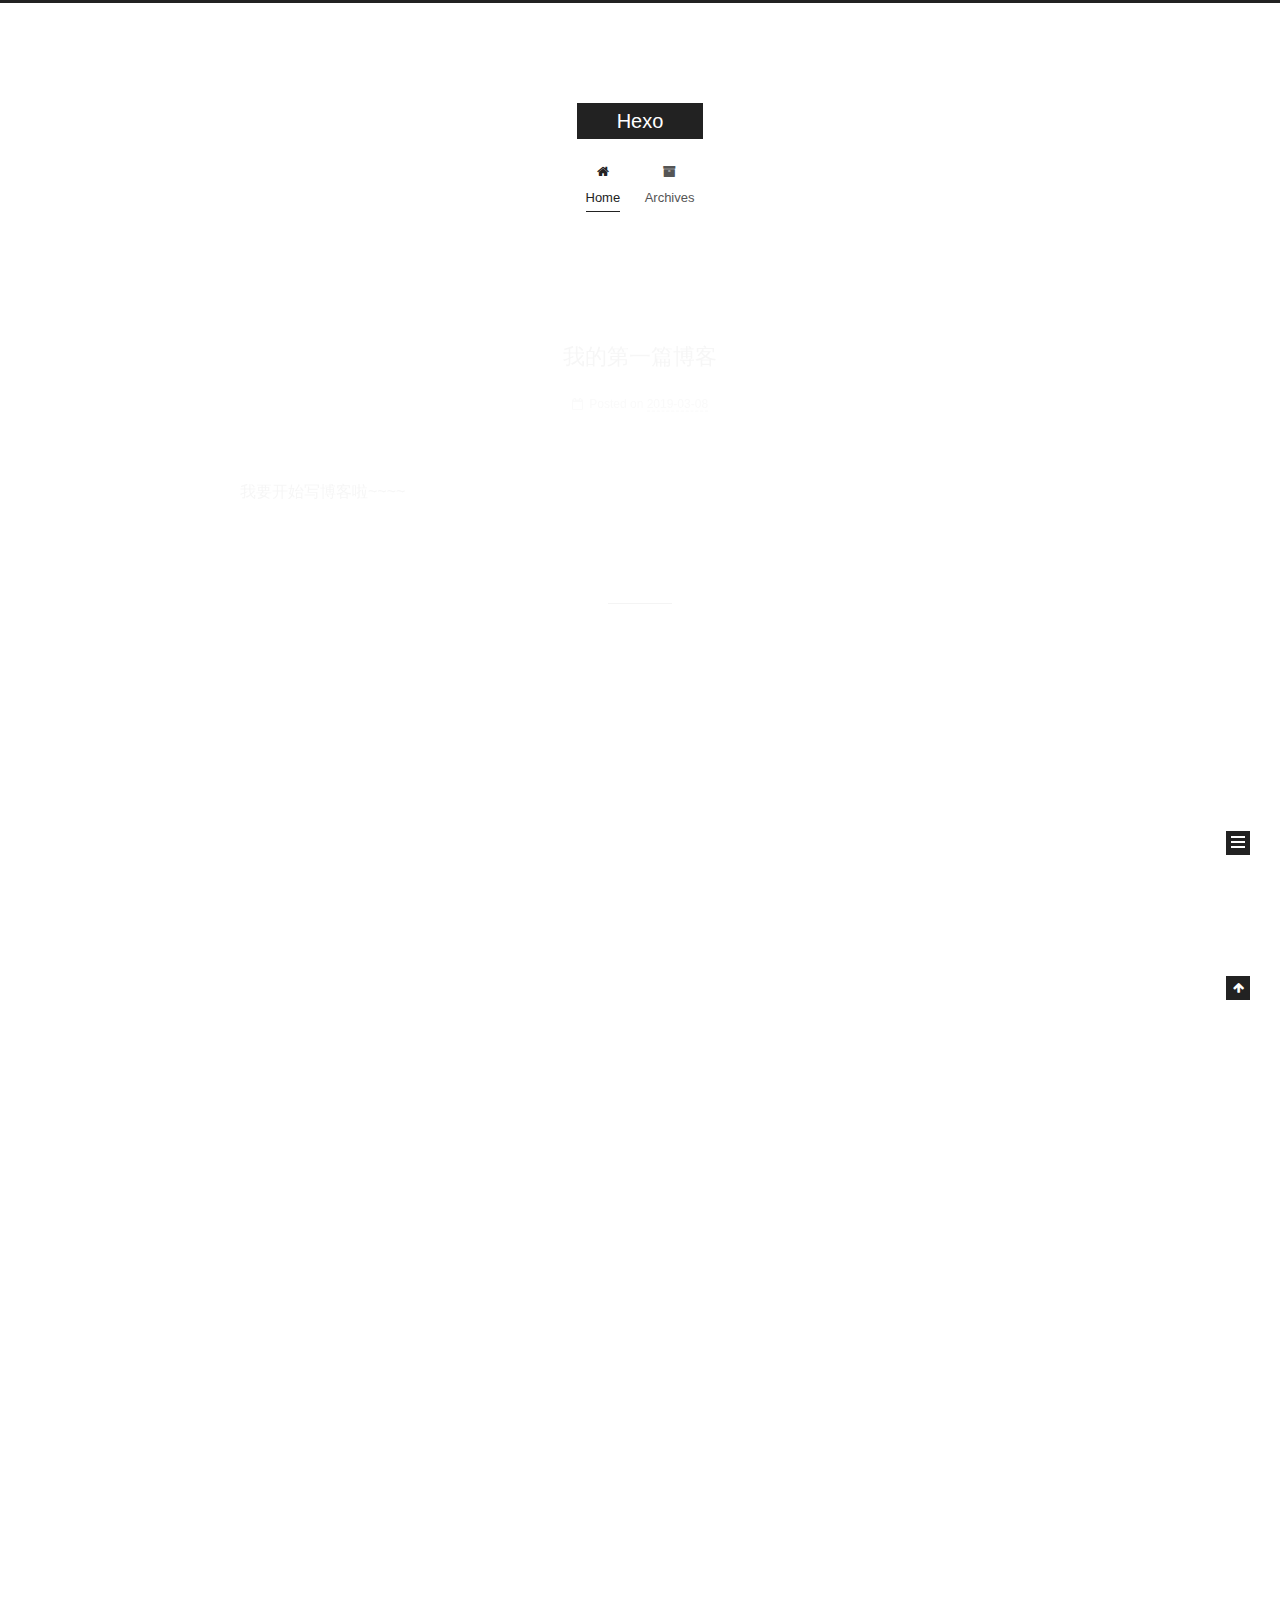
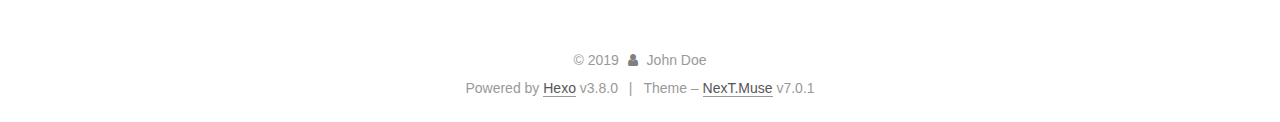
==== commit bdf1ccd6: "Site updated: 2019-03-08 22:03:28" ====
--- a/index.html
+++ b/index.html
@@ -621,6 +621,16 @@
           
 
           
+             <div class="cc-license motion-element" itemprop="license">
+              
+              
+                
+              
+              
+              
+              <a href="https://creativecommons.org/licenses/by-nc-sa/4.0/" class="cc-opacity" rel="noopener" target="_blank"><img src="/images/cc-by-nc-sa.svg" alt="Creative Commons"></a>
+             </div>
+          
 
           
           
--- a/css/main.css
+++ b/css/main.css
@@ -1895,7 +1895,7 @@
   width: 4px;
   height: 4px;
   border-radius: 50%;
-  background: #f5777c;
+  background: #c667b8;
 }
 .links-of-blogroll {
   font-size: 13px;
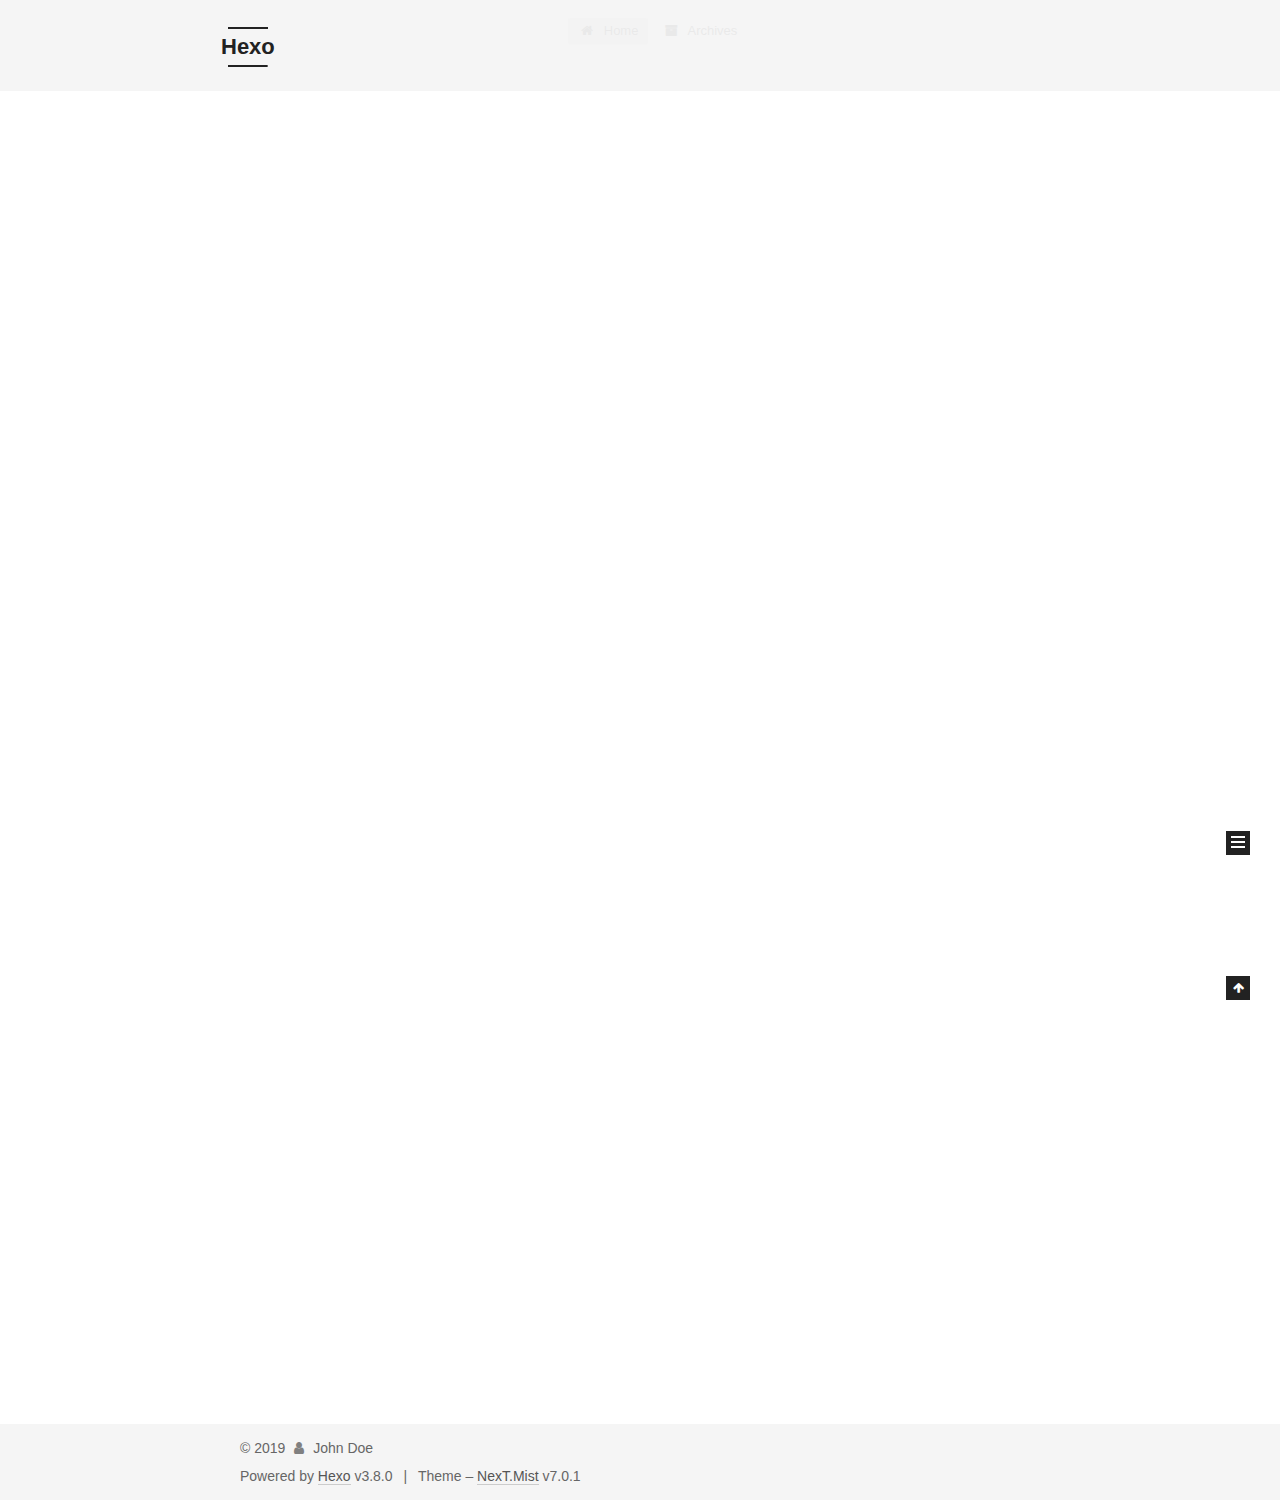
==== commit 91d46457: "Site updated: 2019-03-08 22:18:16" ====
--- a/index.html
+++ b/index.html
@@ -14,7 +14,7 @@
   
 
 
-<html class="theme-next muse use-motion" lang>
+<html class="theme-next mist use-motion" lang>
 <head><meta name="generator" content="Hexo 3.8.0">
   <meta charset="UTF-8">
 <meta http-equiv="X-UA-Compatible" content="IE=edge">
@@ -72,7 +72,7 @@
   var NexT = window.NexT || {};
   var CONFIG = {
     root: '/',
-    scheme: 'Muse',
+    scheme: 'Mist',
     version: '7.0.1',
     sidebar: {"position":"left","display":"post","offset":12,"onmobile":false,"dimmer":false},
     back2top: true,
@@ -678,7 +678,7 @@
 
 
 
-  <div class="theme-info">Theme – <a href="https://theme-next.org" class="theme-link" rel="noopener" target="_blank">NexT.Muse</a> v7.0.1</div>
+  <div class="theme-info">Theme – <a href="https://theme-next.org" class="theme-link" rel="noopener" target="_blank">NexT.Mist</a> v7.0.1</div>
 
 
 
@@ -770,6 +770,7 @@
 
 
 
+
   
 
   
--- a/css/main.css
+++ b/css/main.css
@@ -227,87 +227,87 @@
   margin: 20px 0 15px;
 }
 h1 {
+  font-size: 24px;
+}
+h1 code {
+  font-size: 24px;
+}
+@media (max-width: 767px) {
+  h1 {
+    font-size: 20px;
+  }
+  h1 code {
+    font-size: 20px;
+  }
+}
+h2 {
   font-size: 22px;
 }
-h1 code {
+h2 code {
   font-size: 22px;
 }
 @media (max-width: 767px) {
-  h1 {
+  h2 {
     font-size: 18px;
   }
-  h1 code {
+  h2 code {
     font-size: 18px;
   }
 }
-h2 {
+h3 {
   font-size: 20px;
 }
-h2 code {
+h3 code {
   font-size: 20px;
 }
 @media (max-width: 767px) {
-  h2 {
+  h3 {
     font-size: 16px;
   }
-  h2 code {
+  h3 code {
     font-size: 16px;
   }
 }
-h3 {
+h4 {
   font-size: 18px;
 }
-h3 code {
+h4 code {
   font-size: 18px;
 }
 @media (max-width: 767px) {
-  h3 {
+  h4 {
     font-size: 14px;
   }
-  h3 code {
+  h4 code {
     font-size: 14px;
   }
 }
-h4 {
+h5 {
   font-size: 16px;
 }
-h4 code {
+h5 code {
   font-size: 16px;
 }
 @media (max-width: 767px) {
-  h4 {
+  h5 {
     font-size: 12px;
   }
-  h4 code {
+  h5 code {
     font-size: 12px;
   }
 }
-h5 {
+h6 {
   font-size: 14px;
 }
-h5 code {
+h6 code {
   font-size: 14px;
 }
 @media (max-width: 767px) {
-  h5 {
+  h6 {
     font-size: 10px;
   }
-  h5 code {
+  h6 code {
     font-size: 10px;
-  }
-}
-h6 {
-  font-size: 12px;
-}
-h6 code {
-  font-size: 12px;
-}
-@media (max-width: 767px) {
-  h6 {
-    font-size: 8px;
-  }
-  h6 code {
-    font-size: 8px;
   }
 }
 p {
@@ -990,8 +990,8 @@
   display: inline-block;
   padding: 0 20px;
   font-size: 14px;
-  color: #fff;
-  background: #222;
+  color: #555;
+  background: transparent;
   border: 2px solid #222;
   text-decoration: none;
   border-radius: 0;
@@ -1154,7 +1154,7 @@
 }
 .site-meta {
   margin: 0;
-  text-align: center;
+  text-align: left;
 }
 @media (max-width: 767px) {
   .site-meta {
@@ -1165,12 +1165,12 @@
   position: relative;
   display: inline-block;
   padding: 0 40px;
-  color: #fff;
+  color: #222;
   background: #222;
   border-bottom: none;
 }
 .brand:hover {
-  color: #fff;
+  color: #222;
 }
 .logo {
   display: inline-block;
@@ -1402,7 +1402,7 @@
 .posts-collapse {
   position: relative;
   z-index: 1010;
-  margin-left: 55px;
+  margin-left: 0;
 }
 .posts-collapse::after {
   content: " ";
@@ -1895,7 +1895,7 @@
   width: 4px;
   height: 4px;
   border-radius: 50%;
-  background: #c667b8;
+  background: #8f6ac6;
 }
 .links-of-blogroll {
   font-size: 13px;
@@ -2528,73 +2528,130 @@
 ul.breadcrumb li+li:last-child {
   font-weight: bold;
 }
-@media (max-width: 767px) {
-  .header-inner,
-  .container .main-inner,
-  .footer-inner {
+a {
+  border-bottom-color: #ccc;
+}
+hr {
+  margin: 20px 0;
+  height: 2px;
+}
+.main-inner {
+  margin-top: 80px;
+}
+.header {
+  background: #f5f5f5;
+}
+.header-inner {
+  padding: 25px 0 20px;
+}
+.header-inner:before,
+.header-inner:after {
+  content: " ";
+  display: table;
+}
+.header-inner:after {
+  clear: both;
+}
+@media (max-width: 767px) {
+  .header-inner {
     width: auto;
-  }
-}
-embed {
+    margin-bottom: 50px;
+    padding: 10px;
+  }
+}
+.site-meta {
+  float: left;
+  margin-left: -20px;
+  line-height: normal;
+}
+@media (max-width: 767px) {
+  .site-meta {
+    margin-left: 10px;
+  }
+}
+.site-meta .brand {
+  padding: 2px 1px;
+  background: none;
+}
+@media (max-width: 767px) {
+  .site-meta .brand {
+    display: block;
+  }
+}
+.site-meta .logo {
+  display: none;
+}
+.site-meta .site-title {
+  font-size: 22px;
+  font-weight: bolder;
+}
+@media (max-width: 767px) {
+  .site-meta .site-title {
+    line-height: 34px;
+  }
+}
+.logo-line-before,
+.logo-line-after {
   display: block;
-  margin: 0px auto 25px auto;
-}
-.custom-logo .site-meta-headline {
-  text-align: center;
-}
-.custom-logo .brand {
-  background: none;
-}
-.custom-logo .site-title {
-  margin: 10px auto 0;
-  font-size: 24px;
-  color: #222;
-}
-.custom-logo .site-title a {
-  border: none;
-}
-.custom-logo-image {
+  overflow: hidden;
   margin: 0 auto;
-  padding: 5px;
-  max-width: 150px;
-  background: #fff;
-}
-@media (max-width: 767px) {
-  .site-nav {
-    position: absolute;
-    left: 0;
-    top: 52px;
-    margin: 0;
-    width: 100%;
-    padding: 0;
-    background: #fff;
-    border-bottom: 1px solid #ddd;
-    z-index: 1030;
-  }
-}
-@media (max-width: 767px) {
-  .menu {
-    text-align: left;
-  }
+  width: 75%;
+}
+@media (max-width: 767px) {
+  .logo-line-before,
+  .logo-line-after {
+    display: none;
+  }
+}
+.logo-line-before i,
+.logo-line-after i {
+  position: relative;
+  display: block;
+  height: 2px;
+  background: #222;
+}
+@media (max-width: 767px) {
+  .logo-line-before i,
+  .logo-line-after i {
+    height: 3px;
+  }
+}
+.use-motion .logo-line-before i {
+  left: -100%;
+}
+.use-motion .logo-line-after i {
+  right: -100%;
+}
+.site-subtitle {
+  display: none;
+}
+.site-nav-toggle {
+  position: static;
+  float: right;
 }
 .menu-item-active a,
 .menu .menu-item a:hover,
 .menu .menu-item span.exturl:hover {
-  border-bottom-color: #222 !important;
-  color: #222;
-}
-@media (max-width: 767px) {
-  .menu-item-active a,
-  .menu .menu-item a:hover,
-  .menu .menu-item span.exturl:hover {
-    border-bottom: 1px dotted #ddd !important;
-  }
+  background: #e1e1e1;
+}
+.menu {
+  margin: 8px 0 0 0;
+}
+@media (max-width: 767px) {
+  .menu {
+    margin: 20px 0 0 0;
+    padding: 0;
+  }
+}
+.menu br {
+  display: none;
+}
+.menu .menu-item {
+  margin: 0;
 }
 @media (max-width: 767px) {
   .menu .menu-item {
     display: block;
-    margin: 0 10px;
-    vertical-align: top;
   }
 }
 .menu .menu-item .badge {
@@ -2603,9 +2660,12 @@
   margin-left: 5px;
   font-weight: 700;
   line-height: 1;
+  color: #555;
   text-align: center;
   white-space: nowrap;
-  background-color: #eee;
+  background-color: #fff;
+  border-radius: 10px;
+  text-shadow: 1px 1px 0px rgba(0,0,0,0.1);
 }
 @media (max-width: 767px) {
   .menu .menu-item .badge {
@@ -2613,29 +2673,193 @@
     margin: 0.35em 0 0 0;
   }
 }
-@media (max-width: 767px) {
-  .menu .menu-item br {
-    display: none;
-  }
+.menu .menu-item a,
+.menu .menu-item span.exturl {
+  padding: 0 10px;
+  border: none;
+  border-radius: 2px;
+  transition-property: background;
 }
 @media (max-width: 767px) {
   .menu .menu-item a,
   .menu .menu-item span.exturl {
-    padding: 5px 10px;
+    text-align: left;
   }
 }
 @media (hover: none) {
   .menu .menu-item a:hover,
   .menu .menu-item span.exturl:hover {
-    border-bottom-color: transparent !important;
-  }
-}
-.menu .menu-item .fa {
-  margin-right: 0;
+    background: none;
+  }
+}
+.menu a::before {
+  display: none;
+}
+@media (max-width: 767px) {
+  .menu a::before {
+    display: block;
+  }
+}
+@media (max-width: 767px) {
+  .menu {
+    float: none;
+  }
 }
 .site-search form {
   display: none;
 }
+.posts-expand {
+  padding-top: 0;
+}
+.posts-expand .post-title,
+.posts-expand .post-meta {
+  text-align: left;
+}
+@media (max-width: 767px) {
+  .posts-expand .post-title,
+  .posts-expand .post-meta {
+    text-align: center;
+  }
+}
+.posts-expand .post-eof {
+  display: none;
+}
+.posts-expand .post {
+  margin-top: 120px;
+}
+.posts-expand .post:first-child {
+  margin-top: 0;
+}
+.posts-expand .post-meta {
+  margin-top: 5px;
+  margin-bottom: 20px;
+}
+.posts-expand .post-title {
+  position: relative;
+  font-size: 26px;
+  font-weight: 400;
+}
+@media (max-width: 767px) {
+  .posts-expand .post-title {
+    font-size: 22px;
+  }
+}
+@media (min-width: 1200px) {
+  .posts-expand .post-title {
+    font-size: 26px;
+  }
+}
+.posts-expand .post-title:hover:before {
+  background: #222;
+}
+@media (max-width: 767px) {
+  .posts-expand .post-body {
+    font-size: 14px;
+  }
+}
+.posts-expand .post-body img {
+  margin: 0;
+}
+.posts-expand .post-tags {
+  text-align: left;
+}
+.posts-expand .post-tags a {
+  padding: 1px 5px;
+  background: #f5f5f5;
+  border-bottom: none;
+}
+.posts-expand .post-tags a:hover {
+  background: #ccc;
+}
+.posts-expand .post-nav {
+  margin-top: 40px;
+}
+.post-button {
+  margin-top: 20px;
+  text-align: left;
+}
+.post-button a {
+  padding: 0;
+  font-size: 14px;
+  background: none;
+  border: none;
+  border-bottom: 2px solid #666;
+  transition-property: border;
+}
+@media (max-width: 767px) {
+  .post-button a {
+    font-size: 12px;
+  }
+}
+@media (min-width: 1200px) {
+  .post-button a {
+    font-size: 16px;
+  }
+}
+.post-button a:hover {
+  border-bottom-color: #222;
+}
 .links-of-blogroll-inline .links-of-blogroll-item {
   display: inline-block;
 }
+.btn {
+  padding: 0 10px;
+  border-width: 2px;
+  border-radius: 0;
+}
+.headband {
+  display: none;
+}
+.site-search {
+  position: relative;
+  float: right;
+  margin-top: 5px;
+  padding-top: 3px;
+}
+@media (max-width: 767px) {
+  .site-search {
+    float: none;
+    padding: 0 10px;
+  }
+}
+@media (max-width: 767px) {
+  .container .main-inner {
+    width: auto;
+  }
+}
+.page-post-detail .post-title,
+.page-post-detail .post-meta {
+  text-align: center;
+}
+.page-post-detail .post-title:before {
+  display: none;
+}
+.page-post-detail .post-meta {
+  margin-bottom: 60px;
+}
+.pagination {
+  margin: 120px 0 0;
+  text-align: left;
+}
+@media (max-width: 767px) {
+  .pagination {
+    margin: 80px 10px 0;
+    text-align: center;
+  }
+}
+.footer {
+  margin-top: 80px;
+  padding: 10px 0;
+  background: #f5f5f5;
+  color: #666;
+}
+.footer-inner {
+  margin: 0 auto;
+  text-align: left;
+}
+@media (max-width: 767px) {
+  .footer-inner {
+    width: auto;
+    text-align: center;
+  }
+}
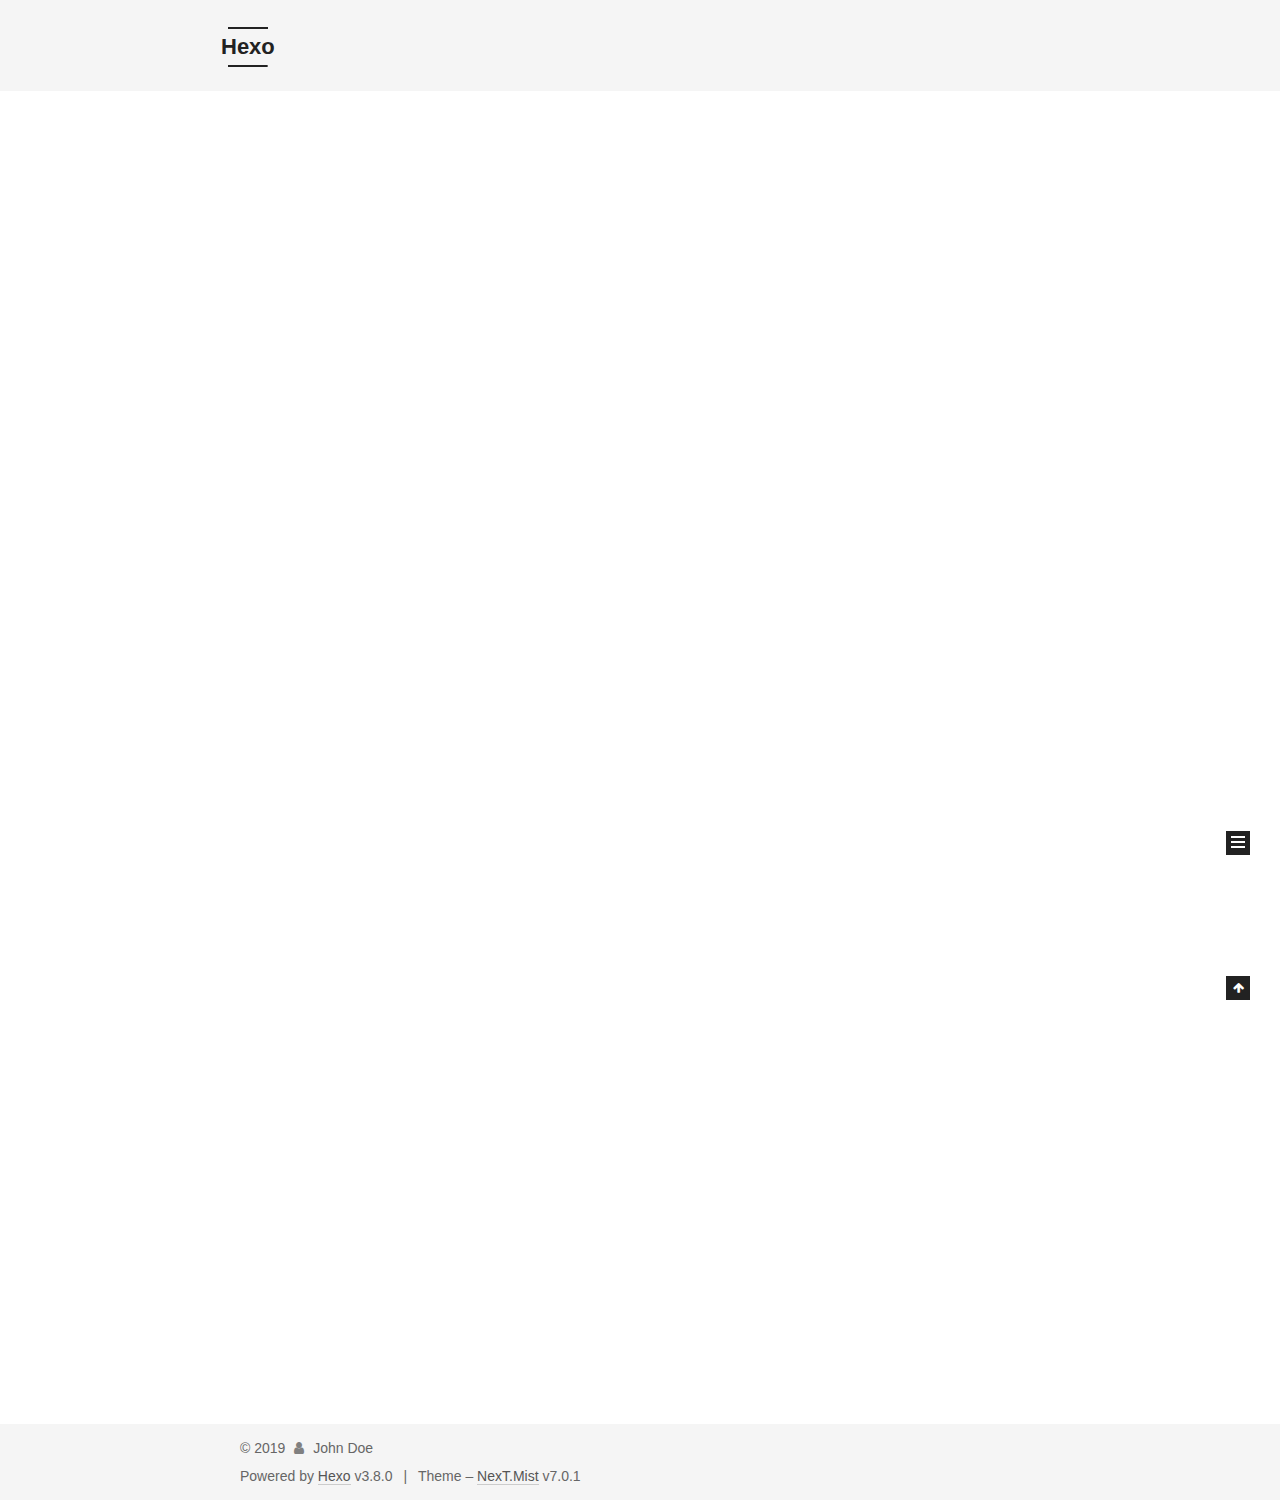
==== commit 1ec49464: "Site updated: 2019-03-08 22:19:14" ====
--- a/index.html
+++ b/index.html
@@ -621,16 +621,6 @@
           
 
           
-             <div class="cc-license motion-element" itemprop="license">
-              
-              
-                
-              
-              
-              
-              <a href="https://creativecommons.org/licenses/by-nc-sa/4.0/" class="cc-opacity" rel="noopener" target="_blank"><img src="/images/cc-by-nc-sa.svg" alt="Creative Commons"></a>
-             </div>
-          
 
           
           
--- a/css/main.css
+++ b/css/main.css
@@ -1895,7 +1895,7 @@
   width: 4px;
   height: 4px;
   border-radius: 50%;
-  background: #8f6ac6;
+  background: #f3f;
 }
 .links-of-blogroll {
   font-size: 13px;
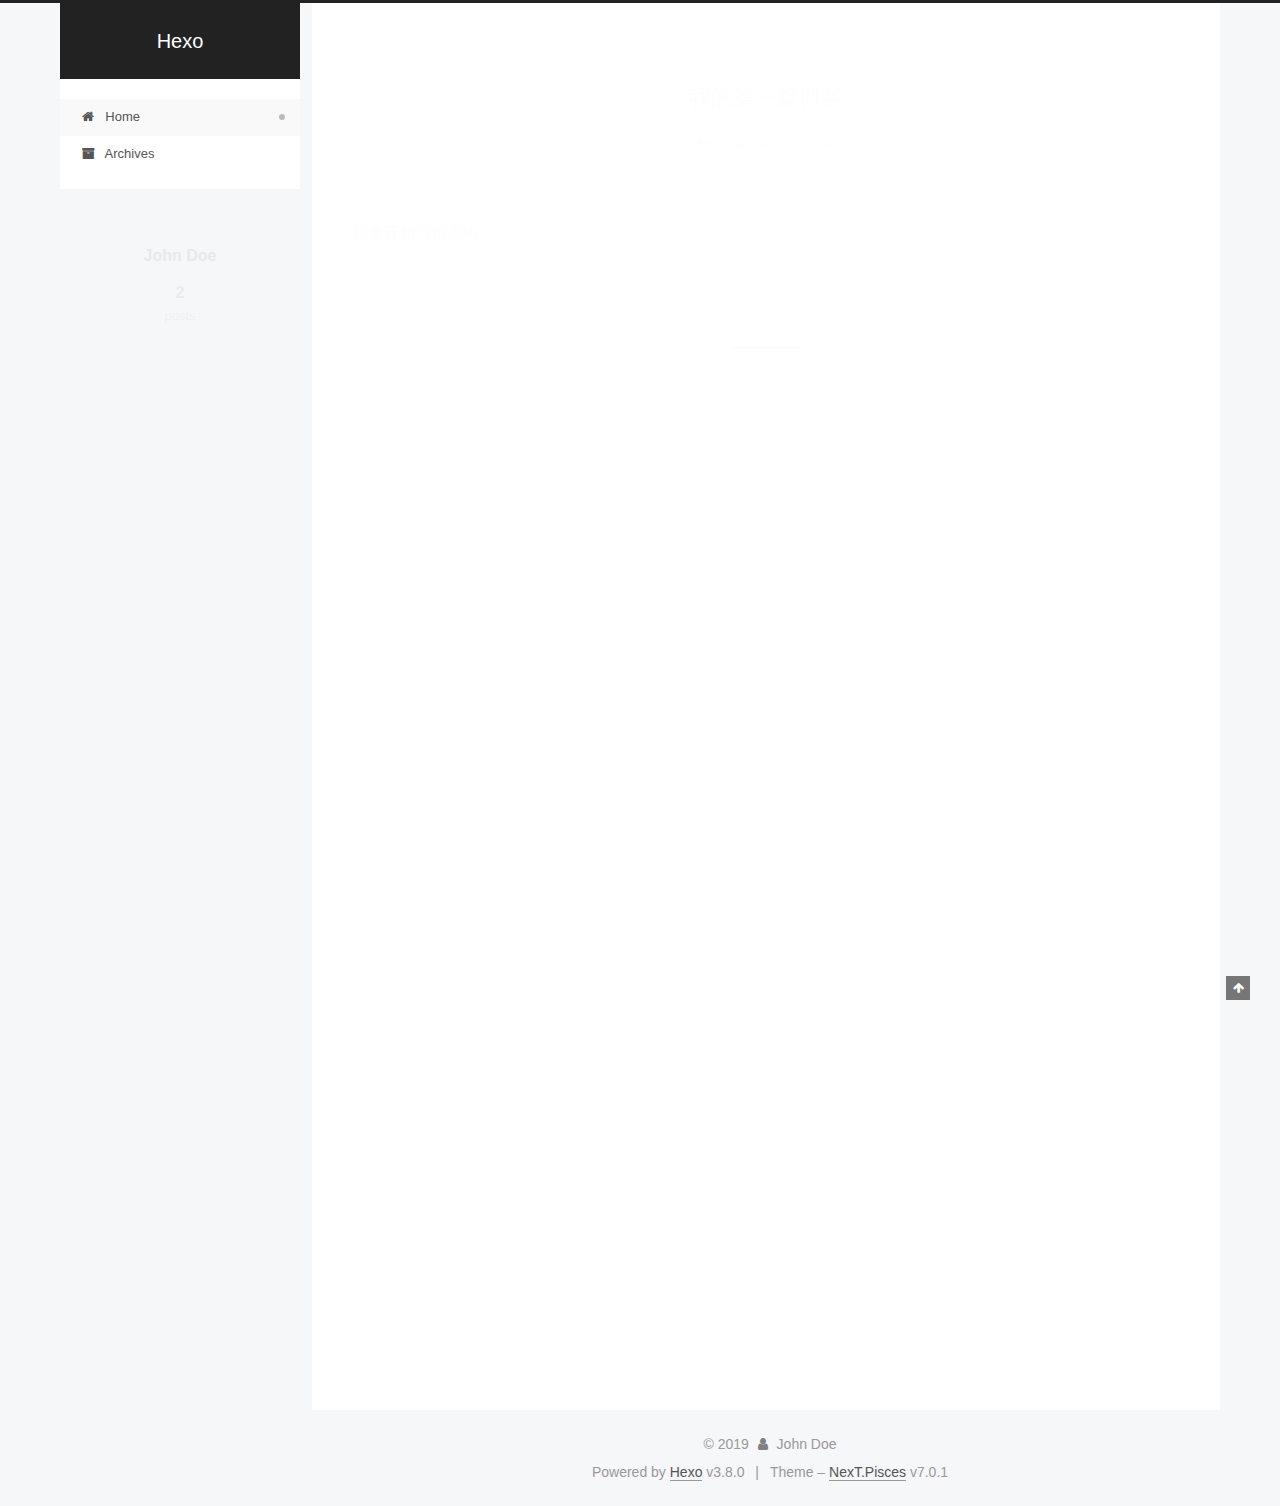
==== commit 68434266: "Site updated: 2019-03-08 22:20:06" ====
--- a/index.html
+++ b/index.html
@@ -14,7 +14,7 @@
   
 
 
-<html class="theme-next mist use-motion" lang>
+<html class="theme-next pisces use-motion" lang>
 <head><meta name="generator" content="Hexo 3.8.0">
   <meta charset="UTF-8">
 <meta http-equiv="X-UA-Compatible" content="IE=edge">
@@ -72,7 +72,7 @@
   var NexT = window.NexT || {};
   var CONFIG = {
     root: '/',
-    scheme: 'Mist',
+    scheme: 'Pisces',
     version: '7.0.1',
     sidebar: {"position":"left","display":"post","offset":12,"onmobile":false,"dimmer":false},
     back2top: true,
@@ -245,9 +245,6 @@
   
 
   
-    
-
-  
 
   
 </nav>
@@ -267,6 +264,9 @@
     <main id="main" class="main">
       <div class="main-inner">
         <div class="content-wrap">
+          
+            
+
           
           <div id="content" class="content">
             
@@ -668,7 +668,7 @@
 
 
 
-  <div class="theme-info">Theme – <a href="https://theme-next.org" class="theme-link" rel="noopener" target="_blank">NexT.Mist</a> v7.0.1</div>
+  <div class="theme-info">Theme – <a href="https://theme-next.org" class="theme-link" rel="noopener" target="_blank">NexT.Pisces</a> v7.0.1</div>
 
 
 
@@ -756,8 +756,9 @@
   
 
 
-  <script src="/js/src/schemes/muse.js?v=7.0.1"></script>
-
+  <script src="/js/src/affix.js?v=7.0.1"></script>
+
+  <script src="/js/src/schemes/pisces.js?v=7.0.1"></script>
 
 
 
--- a/css/main.css
+++ b/css/main.css
@@ -189,7 +189,7 @@
   font-size: 14px;
   line-height: 2;
   color: #555;
-  background: #fff;
+  background: #f5f7f9;
 }
 @media (max-width: 767px) {
   body {
@@ -227,87 +227,87 @@
   margin: 20px 0 15px;
 }
 h1 {
-  font-size: 24px;
+  font-size: 22px;
 }
 h1 code {
-  font-size: 24px;
+  font-size: 22px;
 }
 @media (max-width: 767px) {
   h1 {
-    font-size: 20px;
+    font-size: 18px;
   }
   h1 code {
-    font-size: 20px;
+    font-size: 18px;
   }
 }
 h2 {
-  font-size: 22px;
+  font-size: 20px;
 }
 h2 code {
-  font-size: 22px;
+  font-size: 20px;
 }
 @media (max-width: 767px) {
   h2 {
-    font-size: 18px;
+    font-size: 16px;
   }
   h2 code {
-    font-size: 18px;
+    font-size: 16px;
   }
 }
 h3 {
-  font-size: 20px;
+  font-size: 18px;
 }
 h3 code {
-  font-size: 20px;
+  font-size: 18px;
 }
 @media (max-width: 767px) {
   h3 {
-    font-size: 16px;
+    font-size: 14px;
   }
   h3 code {
-    font-size: 16px;
+    font-size: 14px;
   }
 }
 h4 {
-  font-size: 18px;
+  font-size: 16px;
 }
 h4 code {
-  font-size: 18px;
+  font-size: 16px;
 }
 @media (max-width: 767px) {
   h4 {
-    font-size: 14px;
+    font-size: 12px;
   }
   h4 code {
-    font-size: 14px;
+    font-size: 12px;
   }
 }
 h5 {
-  font-size: 16px;
+  font-size: 14px;
 }
 h5 code {
-  font-size: 16px;
+  font-size: 14px;
 }
 @media (max-width: 767px) {
   h5 {
-    font-size: 12px;
+    font-size: 10px;
   }
   h5 code {
-    font-size: 12px;
+    font-size: 10px;
   }
 }
 h6 {
-  font-size: 14px;
+  font-size: 12px;
 }
 h6 code {
-  font-size: 14px;
+  font-size: 12px;
 }
 @media (max-width: 767px) {
   h6 {
-    font-size: 10px;
+    font-size: 8px;
   }
   h6 code {
-    font-size: 10px;
+    font-size: 8px;
   }
 }
 p {
@@ -490,30 +490,30 @@
 .header-inner {
   margin: 0 auto;
   padding: 100px 0 70px;
-  width: 700px;
+  width: calc(100% - 20px);
 }
 @media (min-width: 1200px) {
   .container .header-inner {
-    width: 800px;
+    width: 1160px;
   }
 }
 @media (min-width: 1600px) {
   .container .header-inner {
-    width: 900px;
+    width: 73%;
   }
 }
 .main-inner {
   margin: 0 auto;
-  width: 700px;
+  width: calc(100% - 20px);
 }
 @media (min-width: 1200px) {
   .container .main-inner {
-    width: 800px;
+    width: 1160px;
   }
 }
 @media (min-width: 1600px) {
   .container .main-inner {
-    width: 900px;
+    width: 73%;
   }
 }
 .footer {
@@ -522,16 +522,16 @@
 .footer-inner {
   box-sizing: border-box;
   margin: 0px auto;
-  width: 700px;
+  width: calc(100% - 20px);
 }
 @media (min-width: 1200px) {
   .container .footer-inner {
-    width: 800px;
+    width: 1160px;
   }
 }
 @media (min-width: 1600px) {
   .container .footer-inner {
-    width: 900px;
+    width: 73%;
   }
 }
 pre,
@@ -991,10 +991,10 @@
   padding: 0 20px;
   font-size: 14px;
   color: #555;
-  background: transparent;
-  border: 2px solid #222;
+  background: #fff;
+  border: 2px solid #555;
   text-decoration: none;
-  border-radius: 0;
+  border-radius: 2px;
   transition-property: background-color;
   transition-duration: 0.2s;
   transition-timing-function: ease-in-out;
@@ -1003,8 +1003,8 @@
 }
 .btn:hover {
   border-color: #222;
-  color: #222;
-  background: #fff;
+  color: #fff;
+  background: #222;
 }
 .btn +.btn {
   margin: 0 0 8px 8px;
@@ -1119,7 +1119,7 @@
   width: 24px;
   background: #222;
   font-size: 12px;
-  opacity: 1;
+  opacity: 0.6;
   color: #fff;
   cursor: pointer;
   text-align: center;
@@ -1140,7 +1140,7 @@
   }
 }
 .back-to-top.back-to-top-on {
-  bottom: 19px;
+  bottom: 30px;
 }
 .header {
   background: transparent;
@@ -1154,7 +1154,7 @@
 }
 .site-meta {
   margin: 0;
-  text-align: left;
+  text-align: center;
 }
 @media (max-width: 767px) {
   .site-meta {
@@ -1165,12 +1165,12 @@
   position: relative;
   display: inline-block;
   padding: 0 40px;
-  color: #222;
+  color: #fff;
   background: #222;
   border-bottom: none;
 }
 .brand:hover {
-  color: #222;
+  color: #fff;
 }
 .logo {
   display: inline-block;
@@ -1189,7 +1189,7 @@
 .site-subtitle {
   margin-top: 10px;
   font-size: 13px;
-  color: #999;
+  color: #ddd;
 }
 .use-motion .brand {
   opacity: 0;
@@ -1402,7 +1402,7 @@
 .posts-collapse {
   position: relative;
   z-index: 1010;
-  margin-left: 0;
+  margin-left: 55px;
 }
 .posts-collapse::after {
   content: " ";
@@ -1807,21 +1807,21 @@
   display: block;
   margin: 0 auto;
   padding: 2px;
-  max-width: 96px;
+  max-width: 120px;
   height: auto;
-  border: 2px solid #333;
+  border: 1px solid #eee;
   opacity: 1;
 }
 .site-author-name {
-  margin: 5px 0 0;
+  margin: 0;
   text-align: center;
-  color: #f5f5f5;
-  font-weight: normal;
+  color: #222;
+  font-weight: 600;
 }
 .site-description {
-  margin-top: 5px;
+  margin-top: 0;
   text-align: center;
-  font-size: 14px;
+  font-size: 13px;
   color: #999;
 }
 .site-state {
@@ -1834,7 +1834,7 @@
 .site-state-item {
   display: inline-block;
   padding: 0 15px;
-  border-left: 1px solid #333;
+  border-left: 1px solid #eee;
 }
 .site-state-item:first-child {
   border-left: none;
@@ -1847,11 +1847,11 @@
   text-align: center;
   color: inherit;
   font-weight: 600;
-  font-size: 18px;
+  font-size: 16px;
 }
 .site-state-item-name {
   font-size: 13px;
-  color: inherit;
+  color: #999;
 }
 .feed-link {
   margin-top: 10px;
@@ -1895,7 +1895,7 @@
   width: 4px;
   height: 4px;
   border-radius: 50%;
-  background: #f3f;
+  background: #ec7aff;
 }
 .links-of-blogroll {
   font-size: 13px;
@@ -1934,7 +1934,7 @@
   color: #555;
 }
 .sidebar-nav li:hover {
-  color: #f5f5f5;
+  color: #fc6423;
 }
 .page-post-detail .sidebar-nav-toc {
   padding: 0 5px;
@@ -1943,11 +1943,11 @@
   margin-left: 10px;
 }
 .sidebar-nav .sidebar-nav-active {
-  color: #87daff;
-  border-bottom-color: #87daff;
+  color: #fc6423;
+  border-bottom-color: #fc6423;
 }
 .sidebar-nav .sidebar-nav-active:hover {
-  color: #87daff;
+  color: #fc6423;
 }
 .sidebar-panel {
   display: none;
@@ -1980,12 +1980,12 @@
   transition-timing-function: ease-in-out;
   transition-delay: 0s;
   transition-property: all;
-  color: #999;
-  border-bottom-color: #555;
+  color: #666;
+  border-bottom-color: #ccc;
 }
 .post-toc ol a:hover {
-  color: #ccc;
-  border-bottom-color: #ccc;
+  color: #000;
+  border-bottom-color: #000;
 }
 .post-toc .nav-item {
   overflow: hidden;
@@ -2006,14 +2006,14 @@
   display: block;
 }
 .post-toc .nav .active > a {
-  color: #87daff;
-  border-bottom-color: #87daff;
+  color: #fc6423;
+  border-bottom-color: #fc6423;
 }
 .post-toc .nav .active-current > a {
-  color: #87daff;
+  color: #fc6423;
 }
 .post-toc .nav .active-current > a:hover {
-  color: #87daff;
+  color: #fc6423;
 }
 .footer {
   font-size: 14px;
@@ -2505,7 +2505,7 @@
   }
 }
 .page-post-detail .sidebar-toggle-line {
-  background: #87daff;
+  background: #fc6423;
 }
 .page-post-detail .comments {
   overflow: hidden;
@@ -2528,163 +2528,246 @@
 ul.breadcrumb li+li:last-child {
   font-weight: bold;
 }
-a {
-  border-bottom-color: #ccc;
-}
-hr {
-  margin: 20px 0;
-  height: 2px;
-}
-.main-inner {
-  margin-top: 80px;
-}
 .header {
-  background: #f5f5f5;
+  position: relative;
+  margin: 0 auto;
+  width: calc(100% - 20px);
+}
+@media (min-width: 1200px) {
+  .header {
+    width: 1160px;
+  }
+}
+@media (min-width: 1600px) {
+  .header {
+    width: 73%;
+  }
+}
+@media (min-width: 768px) and (max-width: 991px) {
+  .header {
+    width: auto;
+  }
+}
+@media (max-width: 767px) {
+  .header {
+    width: auto;
+  }
 }
 .header-inner {
-  padding: 25px 0 20px;
-}
-.header-inner:before,
-.header-inner:after {
+  position: absolute;
+  top: 0;
+  overflow: hidden;
+  padding: 0;
+  width: 240px;
+  background: #fff;
+  box-shadow: initial;
+  border-radius: initial;
+}
+@media (min-width: 1200px) {
+  .container .header-inner {
+    width: 240px;
+  }
+}
+@media (min-width: 768px) and (max-width: 991px) {
+  .header-inner {
+    position: relative;
+    width: auto;
+    border-radius: initial;
+  }
+}
+@media (max-width: 767px) {
+  .header-inner {
+    position: relative;
+    width: auto;
+    border-radius: initial;
+  }
+}
+.main:before,
+.main:after {
   content: " ";
   display: table;
 }
-.header-inner:after {
+.main:after {
   clear: both;
 }
-@media (max-width: 767px) {
-  .header-inner {
+@media (min-width: 768px) and (max-width: 991px) {
+  .container .main-inner {
     width: auto;
-    margin-bottom: 50px;
-    padding: 10px;
-  }
+  }
+}
+@media (max-width: 767px) {
+  .container .main-inner {
+    width: auto;
+  }
+}
+.content-wrap {
+  float: right;
+  box-sizing: border-box;
+  padding: 40px;
+  width: calc(100% - 252px);
+  background: #fff;
+  min-height: 700px;
+  box-shadow: initial;
+  border-radius: initial;
+}
+@media (min-width: 768px) and (max-width: 991px) {
+  .content-wrap {
+    width: 100%;
+    padding: 20px;
+    border-radius: initial;
+  }
+}
+@media (max-width: 767px) {
+  .content-wrap {
+    width: 100%;
+    padding: 20px;
+    min-height: auto;
+    border-radius: initial;
+  }
+}
+.sidebar {
+  position: static;
+  float: left;
+  margin-left: -100%;
+  width: 240px;
+  background: #f5f7f9;
+  box-shadow: none;
+}
+@media (min-width: 768px) and (max-width: 991px) {
+  .sidebar {
+    display: none;
+  }
+}
+@media (max-width: 767px) {
+  .sidebar {
+    display: none;
+  }
+}
+.sidebar-toggle {
+  display: none;
+}
+.footer-inner {
+  padding-left: 260px;
+}
+@media (min-width: 768px) and (max-width: 991px) {
+  .footer-inner {
+    width: auto;
+    padding-left: 0 !important;
+    padding-right: 0 !important;
+  }
+}
+@media (max-width: 767px) {
+  .footer-inner {
+    width: auto;
+    padding-left: 0 !important;
+    padding-right: 0 !important;
+  }
+}
+.sidebar-position-right .header-inner {
+  right: 0;
+}
+.sidebar-position-right .content-wrap {
+  float: left;
+}
+.sidebar-position-right .sidebar {
+  float: right;
+}
+.sidebar-position-right .footer-inner {
+  padding-left: 0;
+  padding-right: 260px;
+}
+.site-brand-wrapper {
+  position: relative;
 }
 .site-meta {
-  float: left;
-  margin-left: -20px;
-  line-height: normal;
-}
-@media (max-width: 767px) {
+  padding: 20px 0;
+  color: #fff;
+  background: #222;
+}
+@media (min-width: 768px) and (max-width: 991px) {
   .site-meta {
-    margin-left: 10px;
-  }
-}
-.site-meta .brand {
-  padding: 2px 1px;
+    box-shadow: 0 0 16px rgba(0,0,0,0.5);
+  }
+}
+@media (max-width: 767px) {
+  .site-meta {
+    box-shadow: 0 0 16px rgba(0,0,0,0.5);
+  }
+}
+.brand {
+  padding: 0;
   background: none;
 }
-@media (max-width: 767px) {
-  .site-meta .brand {
-    display: block;
-  }
-}
-.site-meta .logo {
+.brand:hover {
+  color: #fff;
+}
+.site-subtitle {
+  margin: 10px 10px 0;
+  font-weight: initial;
+}
+.custom-logo-image {
+  margin-top: 20px;
+}
+@media (min-width: 768px) and (max-width: 991px) {
+  .custom-logo-image {
+    display: none;
+  }
+}
+@media (max-width: 767px) {
+  .custom-logo-image {
+    display: none;
+  }
+}
+.site-search form {
   display: none;
 }
-.site-meta .site-title {
-  font-size: 22px;
-  font-weight: bolder;
-}
-@media (max-width: 767px) {
-  .site-meta .site-title {
-    line-height: 34px;
-  }
-}
-.logo-line-before,
-.logo-line-after {
-  display: block;
-  overflow: hidden;
-  margin: 0 auto;
-  width: 75%;
-}
-@media (max-width: 767px) {
-  .logo-line-before,
-  .logo-line-after {
-    display: none;
-  }
-}
-.logo-line-before i,
-.logo-line-after i {
-  position: relative;
-  display: block;
-  height: 2px;
-  background: #222;
-}
-@media (max-width: 767px) {
-  .logo-line-before i,
-  .logo-line-after i {
-    height: 3px;
-  }
-}
-.use-motion .logo-line-before i {
-  left: -100%;
-}
-.use-motion .logo-line-after i {
-  right: -100%;
-}
-.site-subtitle {
-  display: none;
-}
-.site-nav-toggle {
-  position: static;
-  float: right;
+.site-nav {
+  border-top: none;
+}
+@media (min-width: 768px) and (max-width: 991px) {
+  .site-nav {
+    display: none !important;
+  }
+}
+@media (min-width: 768px) and (max-width: 991px) {
+  .site-nav-on {
+    display: block !important;
+  }
 }
 .menu-item-active a,
 .menu .menu-item a:hover,
 .menu .menu-item span.exturl:hover {
-  background: #e1e1e1;
-}
-.menu {
-  margin: 8px 0 0 0;
-}
-@media (max-width: 767px) {
-  .menu {
-    margin: 20px 0 0 0;
-    padding: 0;
-  }
-}
-.menu br {
-  display: none;
+  background: #f9f9f9;
+  border-bottom-color: #fff;
+}
+.menu-item-active a:after,
+.menu .menu-item a:hover:after,
+.menu .menu-item span.exturl:hover:after {
+  content: " ";
+  position: absolute;
+  top: 50%;
+  margin-top: -3px;
+  right: 15px;
+  width: 6px;
+  height: 6px;
+  border-radius: 50%;
+  background-color: #bbb;
 }
 .menu .menu-item {
+  display: block;
   margin: 0;
-}
-@media (max-width: 767px) {
-  .menu .menu-item {
-    display: block;
-  }
-}
-.menu .menu-item .badge {
-  display: inline-block;
-  padding: 1px 4px;
-  margin-left: 5px;
-  font-weight: 700;
-  line-height: 1;
-  color: #555;
-  text-align: center;
-  white-space: nowrap;
-  background-color: #fff;
-  border-radius: 10px;
-  text-shadow: 1px 1px 0px rgba(0,0,0,0.1);
-}
-@media (max-width: 767px) {
-  .menu .menu-item .badge {
-    float: right;
-    margin: 0.35em 0 0 0;
-  }
 }
 .menu .menu-item a,
 .menu .menu-item span.exturl {
-  padding: 0 10px;
-  border: none;
-  border-radius: 2px;
-  transition-property: background;
-}
-@media (max-width: 767px) {
-  .menu .menu-item a,
-  .menu .menu-item span.exturl {
-    text-align: left;
-  }
+  position: relative;
+  box-sizing: border-box;
+  padding: 5px 20px;
+  text-align: left;
+  line-height: inherit;
+  transition-property: background-color;
+  transition-duration: 0.2s;
+  transition-timing-function: ease-in-out;
+  transition-delay: 0s;
 }
 @media (hover: none) {
   .menu .menu-item a:hover,
@@ -2692,174 +2775,225 @@
     background: none;
   }
 }
-.menu a::before {
+.menu .menu-item .badge {
+  display: inline-block;
+  padding: 2px 5px;
+  font-weight: 700;
+  line-height: 1;
+  color: #fff;
+  text-align: center;
+  white-space: nowrap;
+  vertical-align: middle;
+  background-color: #ccc;
+  border-radius: 10px;
+  float: right;
+  margin: 0.35em 0 0 0;
+  text-shadow: 1px 1px 0px rgba(0,0,0,0.1);
+}
+.menu .menu-item br {
   display: none;
 }
-@media (max-width: 767px) {
-  .menu a::before {
+.btn-bar {
+  background-color: #fff;
+}
+.site-nav-toggle {
+  left: 20px;
+  top: 50%;
+  -webkit-transform: translateY(-50%);
+  -webkit-transform: translateY(-50%);
+  -moz-transform: translateY(-50%);
+  -ms-transform: translateY(-50%);
+  -o-transform: translateY(-50%);
+  transform: translateY(-50%);
+}
+@media (min-width: 768px) and (max-width: 991px) {
+  .site-nav-toggle {
     display: block;
   }
 }
-@media (max-width: 767px) {
-  .menu {
-    float: none;
-  }
-}
-.site-search form {
+.sub-menu {
+  margin: 0;
+  padding: 6px 0;
+  background: #fff !important;
+  border-bottom: 1px solid #ddd;
+}
+.sub-menu .menu-item {
+  display: inline-block !important;
+}
+.sub-menu .menu-item a,
+.sub-menu .menu-item span.exturl {
+  padding: initial !important;
+  margin: 5px 10px;
+}
+.sub-menu .menu-item a:hover,
+.sub-menu .menu-item span.exturl:hover {
+  background: initial !important;
+  color: #fc6423;
+}
+.sub-menu .menu-item-active a {
+  background: #fff !important;
+  color: #fc6423;
+  border-bottom-color: #fc6423;
+}
+.sub-menu .menu-item-active a:hover {
+  background: #fff !important;
+  border-bottom-color: #fc6423;
+}
+.sub-menu .menu-item-active a:after {
+  content: initial;
+}
+.use-motion .sidebar .motion-element {
+  opacity: 1;
+}
+.sidebar {
+  right: auto;
+  bottom: auto;
+  -webkit-transform: none;
+}
+.sidebar-inner {
+  box-sizing: border-box;
+  width: 240px;
+  color: #555;
+  background: #fff;
+  box-shadow: initial;
+  border-radius: initial;
+  opacity: 0;
+}
+.sidebar-inner.affix {
+  position: fixed;
+  top: 12px;
+}
+.sidebar-inner.affix-bottom {
+  position: absolute;
+}
+.site-overview {
+  text-align: left;
+}
+.site-author:before,
+.site-author:after {
+  content: " ";
+  display: table;
+}
+.site-author:after {
+  clear: both;
+}
+.sidebar a,
+.sidebar span.exturl {
+  color: #555;
+}
+.sidebar a:hover,
+.sidebar span.exturl:hover {
+  color: #222;
+}
+.site-state-item {
+  padding: 0 10px;
+}
+.links-of-author-item a:before,
+.links-of-author-item span.exturl:before {
   display: none;
 }
-.posts-expand {
-  padding-top: 0;
-}
-.posts-expand .post-title,
-.posts-expand .post-meta {
-  text-align: left;
-}
-@media (max-width: 767px) {
-  .posts-expand .post-title,
-  .posts-expand .post-meta {
-    text-align: center;
-  }
-}
-.posts-expand .post-eof {
-  display: none;
-}
-.posts-expand .post {
-  margin-top: 120px;
-}
-.posts-expand .post:first-child {
+.links-of-author-item a,
+.links-of-author-item span.exturl {
+  border-bottom: none;
+  text-decoration: underline;
+}
+.feed-link {
+  border-top: 1px dotted #ccc;
+  border-bottom: 1px dotted #ccc;
+  text-align: center;
+}
+.feed-link a {
+  display: block;
+  color: #fc6423;
+  border: none;
+}
+.feed-link a:hover {
+  background: none;
+  color: #e34603;
+}
+.feed-link a:hover i {
+  color: #e34603;
+}
+.links-of-author {
+  display: flex;
+  flex-wrap: wrap;
+  justify-content: center;
+}
+.links-of-author span.exturl {
+  font-size: 13px;
+}
+.links-of-author-item {
+  margin: 5px 0 0;
+  width: 50%;
+}
+.links-of-author-item a,
+.links-of-author-item .exturl {
+  max-width: 216px;
+  box-sizing: border-box;
+  display: inline-block;
+  margin-right: 0;
+  margin-bottom: 0;
+  padding: 0 5px;
+  overflow: hidden;
+  white-space: nowrap;
+  text-overflow: ellipsis;
+}
+.links-of-author-item a,
+.links-of-author-item span.exturl {
+  display: block;
+  text-decoration: none;
+}
+.links-of-author-item a:hover,
+.links-of-author-item span.exturl:hover {
+  border-radius: 4px;
+  background: #eee;
+}
+.links-of-author-item .fa {
+  margin-right: 2px;
+  font-size: 16px;
+}
+.links-of-author-item .fa-globe {
+  font-size: 15px;
+}
+.links-of-blogroll {
+  text-align: center;
+  margin-top: 5px;
+  padding: 3px 0 0;
+}
+.links-of-blogroll-title {
   margin-top: 0;
 }
-.posts-expand .post-meta {
-  margin-top: 5px;
-  margin-bottom: 20px;
-}
-.posts-expand .post-title {
-  position: relative;
-  font-size: 26px;
-  font-weight: 400;
-}
-@media (max-width: 767px) {
-  .posts-expand .post-title {
-    font-size: 22px;
-  }
-}
-@media (min-width: 1200px) {
-  .posts-expand .post-title {
-    font-size: 26px;
-  }
-}
-.posts-expand .post-title:hover:before {
-  background: #222;
-}
-@media (max-width: 767px) {
-  .posts-expand .post-body {
-    font-size: 14px;
-  }
-}
-.posts-expand .post-body img {
-  margin: 0;
-}
-.posts-expand .post-tags {
-  text-align: left;
-}
-.posts-expand .post-tags a {
-  padding: 1px 5px;
-  background: #f5f5f5;
-  border-bottom: none;
-}
-.posts-expand .post-tags a:hover {
-  background: #ccc;
-}
-.posts-expand .post-nav {
-  margin-top: 40px;
-}
-.post-button {
-  margin-top: 20px;
-  text-align: left;
-}
-.post-button a {
+.links-of-blogroll-item {
   padding: 0;
-  font-size: 14px;
-  background: none;
-  border: none;
-  border-bottom: 2px solid #666;
-  transition-property: border;
-}
-@media (max-width: 767px) {
-  .post-button a {
-    font-size: 12px;
-  }
-}
-@media (min-width: 1200px) {
-  .post-button a {
-    font-size: 16px;
-  }
-}
-.post-button a:hover {
-  border-bottom-color: #222;
+}
+.links-of-blogroll-inline:before,
+.links-of-blogroll-inline:after {
+  content: " ";
+  display: table;
+}
+.links-of-blogroll-inline:after {
+  clear: both;
 }
 .links-of-blogroll-inline .links-of-blogroll-item {
-  display: inline-block;
-}
-.btn {
-  padding: 0 10px;
-  border-width: 2px;
-  border-radius: 0;
-}
-.headband {
-  display: none;
-}
-.site-search {
-  position: relative;
-  float: right;
-  margin-top: 5px;
-  padding-top: 3px;
-}
-@media (max-width: 767px) {
-  .site-search {
-    float: none;
-    padding: 0 10px;
-  }
-}
-@media (max-width: 767px) {
-  .container .main-inner {
-    width: auto;
-  }
-}
-.page-post-detail .post-title,
-.page-post-detail .post-meta {
-  text-align: center;
-}
-.page-post-detail .post-title:before {
-  display: none;
-}
-.page-post-detail .post-meta {
-  margin-bottom: 60px;
-}
-.pagination {
-  margin: 120px 0 0;
-  text-align: left;
-}
-@media (max-width: 767px) {
-  .pagination {
-    margin: 80px 10px 0;
-    text-align: center;
-  }
-}
-.footer {
-  margin-top: 80px;
-  padding: 10px 0;
-  background: #f5f5f5;
-  color: #666;
-}
-.footer-inner {
-  margin: 0 auto;
-  text-align: left;
-}
-@media (max-width: 767px) {
-  .footer-inner {
-    width: auto;
-    text-align: center;
-  }
-}
+  margin: 5px 0 0;
+  width: 50%;
+  display: inline-block;
+  width: unset;
+}
+.links-of-blogroll-inline .links-of-blogroll-item a,
+.links-of-blogroll-inline .links-of-blogroll-item .exturl {
+  max-width: 216px;
+  box-sizing: border-box;
+  display: inline-block;
+  margin-right: 0;
+  margin-bottom: 0;
+  padding: 0 5px;
+  overflow: hidden;
+  white-space: nowrap;
+  text-overflow: ellipsis;
+}
+@media (max-width: 767px) {
+  .post-body {
+    text-align: justify;
+  }
+}
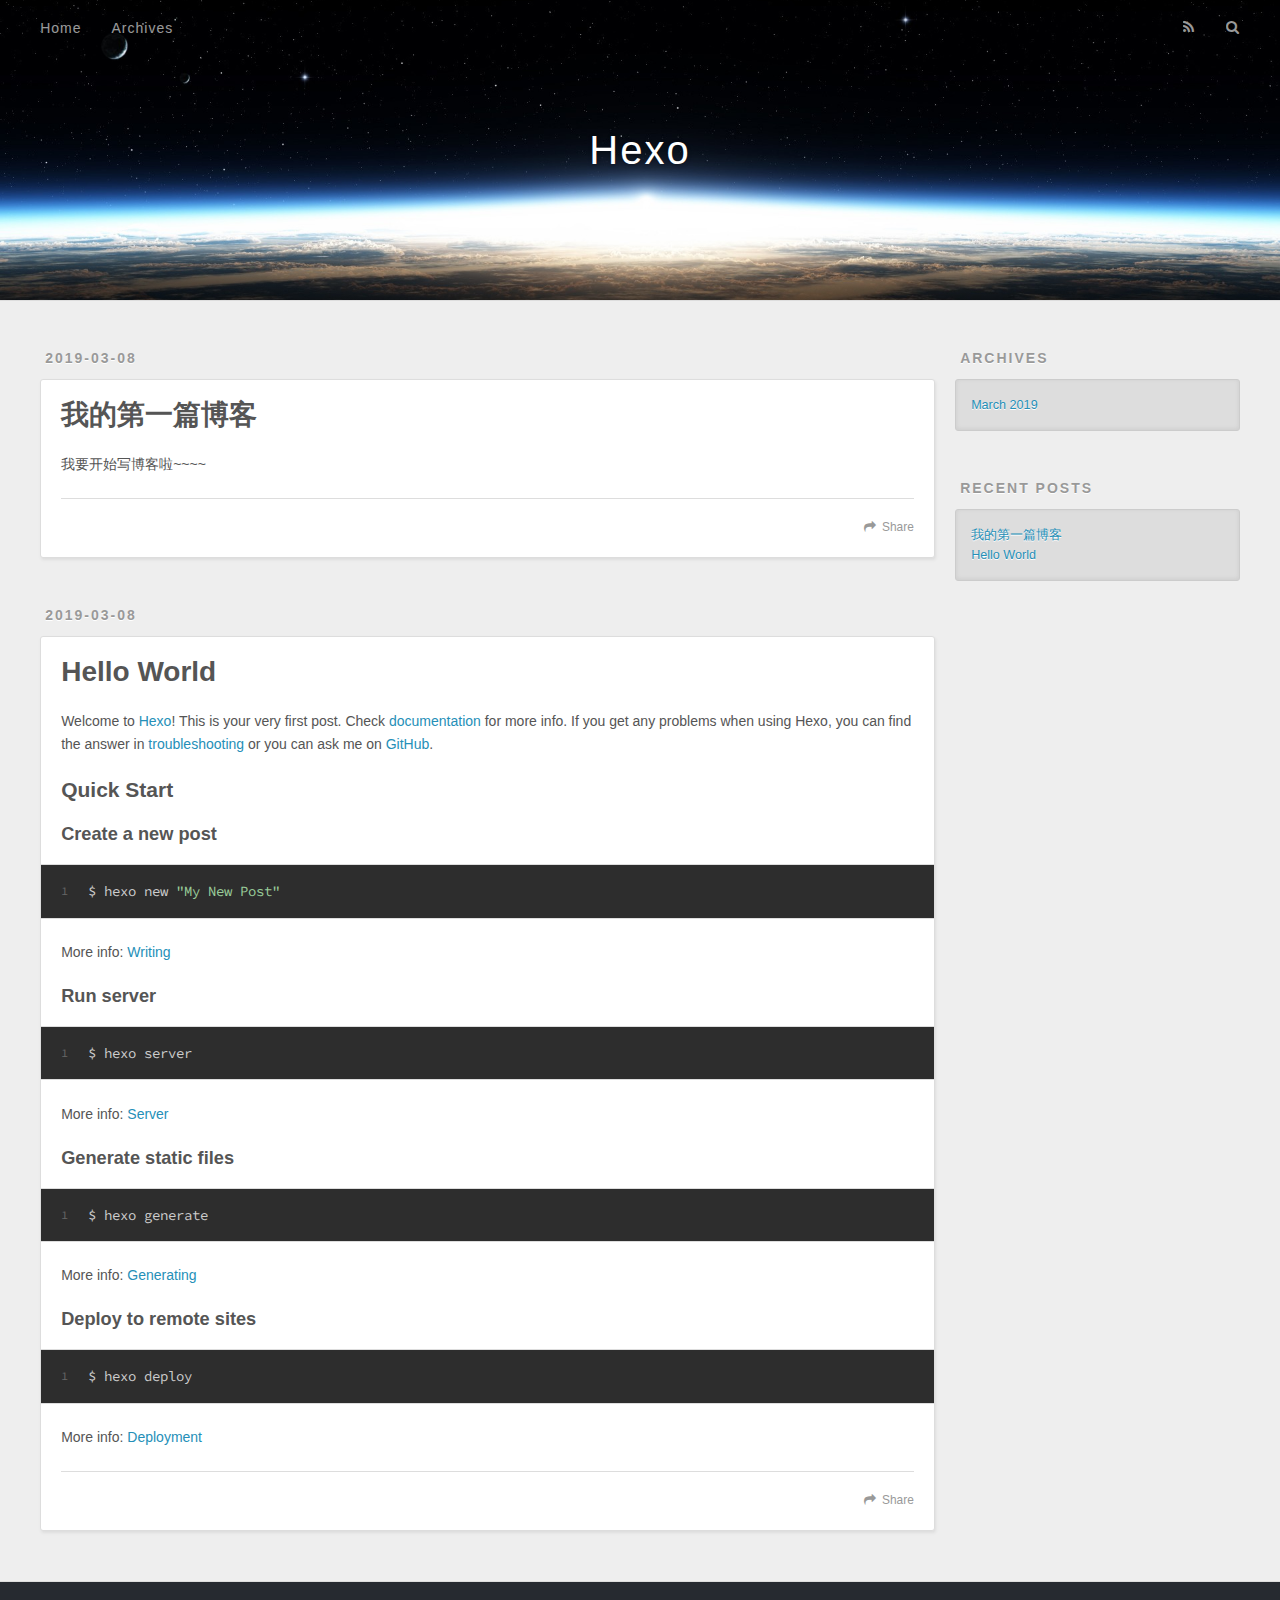
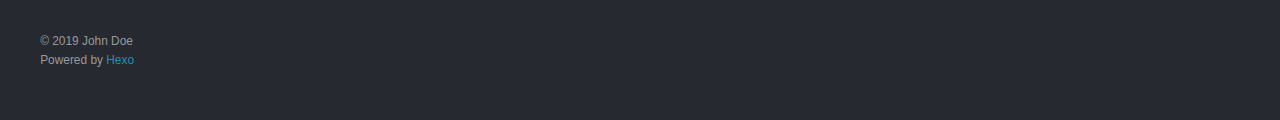
==== commit ed30359c: "Site updated: 2019-03-12 19:32:59" ====
--- a/index.html
+++ b/index.html
@@ -1,103 +1,12 @@
 <!DOCTYPE html>
-
-
-
-
-
-
-
-
-
-
-
-
-  
-
-
-<html class="theme-next pisces use-motion" lang>
+<html>
 <head><meta name="generator" content="Hexo 3.8.0">
-  <meta charset="UTF-8">
-<meta http-equiv="X-UA-Compatible" content="IE=edge">
-<meta name="viewport" content="width=device-width, initial-scale=1, maximum-scale=2">
-<meta name="theme-color" content="#222">
-
-
-
-
-
-
-
-
-
-
-
-
-
-
-
-
-
-
-
-
-
-
-
-
-
-
-<link rel="stylesheet" href="/lib/font-awesome/css/font-awesome.min.css?v=4.6.2">
-
-<link rel="stylesheet" href="/css/main.css?v=7.0.1">
-
-
-  <link rel="apple-touch-icon" sizes="180x180" href="/images/apple-touch-icon-next.png?v=7.0.1">
-
-
-  <link rel="icon" type="image/png" sizes="32x32" href="/images/favicon-32x32-next.png?v=7.0.1">
-
-
-  <link rel="icon" type="image/png" sizes="16x16" href="/images/favicon-16x16-next.png?v=7.0.1">
-
-
-  <link rel="mask-icon" href="/images/logo.svg?v=7.0.1" color="#222">
-
-
-
-
-
-
-
-<script id="hexo.configurations">
-  var NexT = window.NexT || {};
-  var CONFIG = {
-    root: '/',
-    scheme: 'Pisces',
-    version: '7.0.1',
-    sidebar: {"position":"left","display":"post","offset":12,"onmobile":false,"dimmer":false},
-    back2top: true,
-    back2top_sidebar: false,
-    fancybox: false,
-    fastclick: false,
-    lazyload: false,
-    tabs: true,
-    motion: {"enable":true,"async":false,"transition":{"post_block":"fadeIn","post_header":"slideDownIn","post_body":"slideDownIn","coll_header":"slideLeftIn","sidebar":"slideUpIn"}},
-    algolia: {
-      applicationID: '',
-      apiKey: '',
-      indexName: '',
-      hits: {"per_page":10},
-      labels: {"input_placeholder":"Search for Posts","hits_empty":"We didn't find any results for the search: ${query}","hits_stats":"${hits} results found in ${time} ms"}
-    }
-  };
-</script>
-
-
-  
-
-
-
-
+  <meta charset="utf-8">
+  
+
+  
+  <title>Hexo</title>
+  <meta name="viewport" content="width=device-width, initial-scale=1, maximum-scale=1">
   <meta property="og:type" content="website">
 <meta property="og:title" content="Hexo">
 <meta property="og:url" content="http://yoursite.com/index.html">
@@ -105,414 +14,114 @@
 <meta property="og:locale" content="default">
 <meta name="twitter:card" content="summary">
 <meta name="twitter:title" content="Hexo">
-
-
-
-
-
-
-  <link rel="canonical" href="http://yoursite.com/">
-
-
-
-<script id="page.configurations">
-  CONFIG.page = {
-    sidebar: "",
-  };
-</script>
-
-  <title>Hexo</title>
-  
-
-
-
-
-
-
-
-
-
-
-
-
-  <noscript>
-  <style>
-  .use-motion .motion-element,
-  .use-motion .brand,
-  .use-motion .menu-item,
-  .sidebar-inner,
-  .use-motion .post-block,
-  .use-motion .pagination,
-  .use-motion .comments,
-  .use-motion .post-header,
-  .use-motion .post-body,
-  .use-motion .collection-title { opacity: initial; }
-
-  .use-motion .logo,
-  .use-motion .site-title,
-  .use-motion .site-subtitle {
-    opacity: initial;
-    top: initial;
-  }
-
-  .use-motion .logo-line-before i { left: initial; }
-  .use-motion .logo-line-after i { right: initial; }
-  </style>
-</noscript>
-
+  
+    <link rel="alternate" href="/atom.xml" title="Hexo" type="application/atom+xml">
+  
+  
+    <link rel="icon" href="/favicon.png">
+  
+  
+    <link href="//fonts.googleapis.com/css?family=Source+Code+Pro" rel="stylesheet" type="text/css">
+  
+  <link rel="stylesheet" href="/css/style.css">
 </head>
-
-<body itemscope itemtype="http://schema.org/WebPage" lang="default">
-
-  
-  
-    
-  
-
-  <div class="container sidebar-position-left 
-  page-home">
-    <div class="headband"></div>
-
-    <header id="header" class="header" itemscope itemtype="http://schema.org/WPHeader">
-      <div class="header-inner"><div class="site-brand-wrapper">
-  <div class="site-meta">
-    
-
-    <div class="custom-logo-site-title">
-      <a href="/" class="brand" rel="start">
-        <span class="logo-line-before"><i></i></span>
-        <span class="site-title">Hexo</span>
-        <span class="logo-line-after"><i></i></span>
-      </a>
-    </div>
-    
-    
-  </div>
-
-  <div class="site-nav-toggle">
-    <button aria-label="Toggle navigation bar">
-      <span class="btn-bar"></span>
-      <span class="btn-bar"></span>
-      <span class="btn-bar"></span>
-    </button>
-  </div>
-</div>
-
-
-
-<nav class="site-nav">
-  
-    <ul id="menu" class="menu">
-      
-        
-        
-        
-          
-          <li class="menu-item menu-item-home menu-item-active">
-
-    
-    
-    
-      
-    
-
-    
-
-    <a href="/" rel="section"><i class="menu-item-icon fa fa-fw fa-home"></i> <br>Home</a>
-
-  </li>
-        
-        
-        
-          
-          <li class="menu-item menu-item-archives">
-
-    
-    
-    
-      
-    
-
-    
-
-    <a href="/archives/" rel="section"><i class="menu-item-icon fa fa-fw fa-archive"></i> <br>Archives</a>
-
-  </li>
-
-      
-      
-    </ul>
-  
-
-  
-
-  
-</nav>
-
-
-
-  
-
-
-
-</div>
-    </header>
-
-    
-
-
-    <main id="main" class="main">
-      <div class="main-inner">
-        <div class="content-wrap">
-          
-            
-
-          
-          <div id="content" class="content">
-            
-  <section id="posts" class="posts-expand">
-    
-      
-
-  
-
-  
-  
-  
-
-  
-
-  <article class="post post-type-normal" itemscope itemtype="http://schema.org/Article">
-  
-  
-  
-  <div class="post-block">
-    <link itemprop="mainEntityOfPage" href="http://yoursite.com/2019/03/08/我的第一篇博客/">
-
-    <span hidden itemprop="author" itemscope itemtype="http://schema.org/Person">
-      <meta itemprop="name" content="John Doe">
-      <meta itemprop="description" content>
-      <meta itemprop="image" content="/images/avatar.gif">
-    </span>
-
-    <span hidden itemprop="publisher" itemscope itemtype="http://schema.org/Organization">
-      <meta itemprop="name" content="Hexo">
-    </span>
-
-    
-      <header class="post-header">
-
-        
-        
-          <h1 class="post-title" itemprop="name headline">
-                
-                
-                <a href="/2019/03/08/我的第一篇博客/" class="post-title-link" itemprop="url">我的第一篇博客</a>
-              
-            
-          </h1>
-        
-
-        <div class="post-meta">
-          <span class="post-time">
-
-            
-            
-            
-
-            
-              <span class="post-meta-item-icon">
-                <i class="fa fa-calendar-o"></i>
-              </span>
-              
-                <span class="post-meta-item-text">Posted on</span>
-              
-
-              
-                
-              
-
-              <time title="Created: 2019-03-08 11:39:16 / Modified: 11:40:46" itemprop="dateCreated datePublished" datetime="2019-03-08T11:39:16+08:00">2019-03-08</time>
-            
-
-            
-              
-
-              
-            
-          </span>
-
-          
-
-          
-            
-            
-          
-
-          
-          
-
-          
-
-          
-
-          
-
-        </div>
+</html>
+<body>
+  <div id="container">
+    <div id="wrap">
+      <header id="header">
+  <div id="banner"></div>
+  <div id="header-outer" class="outer">
+    <div id="header-title" class="inner">
+      <h1 id="logo-wrap">
+        <a href="/" id="logo">Hexo</a>
+      </h1>
+      
+    </div>
+    <div id="header-inner" class="inner">
+      <nav id="main-nav">
+        <a id="main-nav-toggle" class="nav-icon"></a>
+        
+          <a class="main-nav-link" href="/">Home</a>
+        
+          <a class="main-nav-link" href="/archives">Archives</a>
+        
+      </nav>
+      <nav id="sub-nav">
+        
+          <a id="nav-rss-link" class="nav-icon" href="/atom.xml" title="RSS Feed"></a>
+        
+        <a id="nav-search-btn" class="nav-icon" title="Search"></a>
+      </nav>
+      <div id="search-form-wrap">
+        <form action="//google.com/search" method="get" accept-charset="UTF-8" class="search-form"><input type="search" name="q" class="search-form-input" placeholder="Search"><button type="submit" class="search-form-submit">&#xF002;</button><input type="hidden" name="sitesearch" value="http://yoursite.com"></form>
+      </div>
+    </div>
+  </div>
+</header>
+      <div class="outer">
+        <section id="main">
+  
+    <article id="post-我的第一篇博客" class="article article-type-post" itemscope itemprop="blogPost">
+  <div class="article-meta">
+    <a href="/2019/03/08/我的第一篇博客/" class="article-date">
+  <time datetime="2019-03-08T03:39:16.000Z" itemprop="datePublished">2019-03-08</time>
+</a>
+    
+  </div>
+  <div class="article-inner">
+    
+    
+      <header class="article-header">
+        
+  
+    <h1 itemprop="name">
+      <a class="article-title" href="/2019/03/08/我的第一篇博客/">我的第一篇博客</a>
+    </h1>
+  
+
       </header>
     
-
-    
-    
-    
-    <div class="post-body" itemprop="articleBody">
-
-      
-      
-
-      
-        
-          
-            <p>我要开始写博客啦~~~~</p>
-
-          
-        
-      
-    </div>
-
-    
-
-    
-    
-    
-
-    
-
-    
-      
-    
-    
-
-    
-
-    <footer class="post-footer">
-      
-
-      
-
-      
-
-      
-      
-        <div class="post-eof"></div>
+    <div class="article-entry" itemprop="articleBody">
+      
+        <p>我要开始写博客啦~~~~</p>
+
+      
+    </div>
+    <footer class="article-footer">
+      <a data-url="http://yoursite.com/2019/03/08/我的第一篇博客/" data-id="cjt5p5d9c00013g38f592zexp" class="article-share-link">Share</a>
+      
       
     </footer>
   </div>
   
-  
-  
-  </article>
-
-
-    
-      
-
-  
-
-  
-  
-  
-
-  
-
-  <article class="post post-type-normal" itemscope itemtype="http://schema.org/Article">
-  
-  
-  
-  <div class="post-block">
-    <link itemprop="mainEntityOfPage" href="http://yoursite.com/2019/03/08/hello-world/">
-
-    <span hidden itemprop="author" itemscope itemtype="http://schema.org/Person">
-      <meta itemprop="name" content="John Doe">
-      <meta itemprop="description" content>
-      <meta itemprop="image" content="/images/avatar.gif">
-    </span>
-
-    <span hidden itemprop="publisher" itemscope itemtype="http://schema.org/Organization">
-      <meta itemprop="name" content="Hexo">
-    </span>
-
-    
-      <header class="post-header">
-
-        
-        
-          <h1 class="post-title" itemprop="name headline">
-                
-                
-                <a href="/2019/03/08/hello-world/" class="post-title-link" itemprop="url">Hello World</a>
-              
-            
-          </h1>
-        
-
-        <div class="post-meta">
-          <span class="post-time">
-
-            
-            
-            
-
-            
-              <span class="post-meta-item-icon">
-                <i class="fa fa-calendar-o"></i>
-              </span>
-              
-                <span class="post-meta-item-text">Posted on</span>
-              
-
-              
-                
-              
-
-              <time title="Created: 2019-03-08 10:59:38" itemprop="dateCreated datePublished" datetime="2019-03-08T10:59:38+08:00">2019-03-08</time>
-            
-
-            
-          </span>
-
-          
-
-          
-            
-            
-          
-
-          
-          
-
-          
-
-          
-
-          
-
-        </div>
+</article>
+
+
+  
+    <article id="post-hello-world" class="article article-type-post" itemscope itemprop="blogPost">
+  <div class="article-meta">
+    <a href="/2019/03/08/hello-world/" class="article-date">
+  <time datetime="2019-03-08T02:59:38.181Z" itemprop="datePublished">2019-03-08</time>
+</a>
+    
+  </div>
+  <div class="article-inner">
+    
+    
+      <header class="article-header">
+        
+  
+    <h1 itemprop="name">
+      <a class="article-title" href="/2019/03/08/hello-world/">Hello World</a>
+    </h1>
+  
+
       </header>
     
-
-    
-    
-    
-    <div class="post-body" itemprop="articleBody">
-
-      
-      
-
-      
-        
-          
-            <p>Welcome to <a href="https://hexo.io/" target="_blank" rel="noopener">Hexo</a>! This is your very first post. Check <a href="https://hexo.io/docs/" target="_blank" rel="noopener">documentation</a> for more info. If you get any problems when using Hexo, you can find the answer in <a href="https://hexo.io/docs/troubleshooting.html" target="_blank" rel="noopener">troubleshooting</a> or you can ask me on <a href="https://github.com/hexojs/hexo/issues" target="_blank" rel="noopener">GitHub</a>.</p>
+    <div class="article-entry" itemprop="articleBody">
+      
+        <p>Welcome to <a href="https://hexo.io/" target="_blank" rel="noopener">Hexo</a>! This is your very first post. Check <a href="https://hexo.io/docs/" target="_blank" rel="noopener">documentation</a> for more info. If you get any problems when using Hexo, you can find the answer in <a href="https://hexo.io/docs/troubleshooting.html" target="_blank" rel="noopener">troubleshooting</a> or you can ask me on <a href="https://github.com/hexojs/hexo/issues" target="_blank" rel="noopener">GitHub</a>.</p>
 <h2 id="Quick-Start"><a href="#Quick-Start" class="headerlink" title="Quick Start"></a>Quick Start</h2><h3 id="Create-a-new-post"><a href="#Create-a-new-post" class="headerlink" title="Create a new post"></a>Create a new post</h3><figure class="highlight bash"><table><tr><td class="gutter"><pre><span class="line">1</span><br></pre></td><td class="code"><pre><span class="line">$ hexo new <span class="string">"My New Post"</span></span><br></pre></td></tr></table></figure>
 <p>More info: <a href="https://hexo.io/docs/writing.html" target="_blank" rel="noopener">Writing</a></p>
 <h3 id="Run-server"><a href="#Run-server" class="headerlink" title="Run server"></a>Run server</h3><figure class="highlight bash"><table><tr><td class="gutter"><pre><span class="line">1</span><br></pre></td><td class="code"><pre><span class="line">$ hexo server</span><br></pre></td></tr></table></figure>
@@ -522,292 +131,95 @@
 <h3 id="Deploy-to-remote-sites"><a href="#Deploy-to-remote-sites" class="headerlink" title="Deploy to remote sites"></a>Deploy to remote sites</h3><figure class="highlight bash"><table><tr><td class="gutter"><pre><span class="line">1</span><br></pre></td><td class="code"><pre><span class="line">$ hexo deploy</span><br></pre></td></tr></table></figure>
 <p>More info: <a href="https://hexo.io/docs/deployment.html" target="_blank" rel="noopener">Deployment</a></p>
 
-          
-        
-      
-    </div>
-
-    
-
-    
-    
-    
-
-    
-
-    
-      
-    
-    
-
-    
-
-    <footer class="post-footer">
-      
-
-      
-
-      
-
-      
-      
-        <div class="post-eof"></div>
+      
+    </div>
+    <footer class="article-footer">
+      <a data-url="http://yoursite.com/2019/03/08/hello-world/" data-id="cjt5p5d9800003g38bm4v5m9v" class="article-share-link">Share</a>
+      
       
     </footer>
   </div>
   
-  
-  
-  </article>
-
-
-    
-  </section>
-
-  
-
-
-          </div>
-          
-
-        </div>
-        
-          
-  
-  <div class="sidebar-toggle">
-    <div class="sidebar-toggle-line-wrap">
-      <span class="sidebar-toggle-line sidebar-toggle-line-first"></span>
-      <span class="sidebar-toggle-line sidebar-toggle-line-middle"></span>
-      <span class="sidebar-toggle-line sidebar-toggle-line-last"></span>
-    </div>
-  </div>
-
-  <aside id="sidebar" class="sidebar">
-    <div class="sidebar-inner">
-
-      
-
-      
-
-      <div class="site-overview-wrap sidebar-panel sidebar-panel-active">
-        <div class="site-overview">
-          <div class="site-author motion-element" itemprop="author" itemscope itemtype="http://schema.org/Person">
-            
-              <p class="site-author-name" itemprop="name">John Doe</p>
-              <div class="site-description motion-element" itemprop="description"></div>
-          </div>
-
-          
-            <nav class="site-state motion-element">
-              
-                <div class="site-state-item site-state-posts">
-                
-                  <a href="/archives/">
-                
-                    <span class="site-state-item-count">2</span>
-                    <span class="site-state-item-name">posts</span>
-                  </a>
-                </div>
-              
-
-              
-
-              
-            </nav>
-          
-
-          
-
-          
-
-          
-
-          
-          
-
-          
-            
-          
-          
-
-        </div>
+</article>
+
+
+  
+
+
+</section>
+        
+          <aside id="sidebar">
+  
+    
+
+  
+    
+
+  
+    
+  
+    
+  <div class="widget-wrap">
+    <h3 class="widget-title">Archives</h3>
+    <div class="widget">
+      <ul class="archive-list"><li class="archive-list-item"><a class="archive-list-link" href="/archives/2019/03/">March 2019</a></li></ul>
+    </div>
+  </div>
+
+
+  
+    
+  <div class="widget-wrap">
+    <h3 class="widget-title">Recent Posts</h3>
+    <div class="widget">
+      <ul>
+        
+          <li>
+            <a href="/2019/03/08/我的第一篇博客/">我的第一篇博客</a>
+          </li>
+        
+          <li>
+            <a href="/2019/03/08/hello-world/">Hello World</a>
+          </li>
+        
+      </ul>
+    </div>
+  </div>
+
+  
+</aside>
+        
       </div>
-
-      
-
-      
-
-    </div>
-  </aside>
-  
-
-
-        
-      </div>
-    </main>
-
-    <footer id="footer" class="footer">
-      <div class="footer-inner">
-        <div class="copyright">&copy; <span itemprop="copyrightYear">2019</span>
-  <span class="with-love" id="animate">
-    <i class="fa fa-user"></i>
-  </span>
-  <span class="author" itemprop="copyrightHolder">John Doe</span>
-
-  
-
-  
-</div>
-
-
-  <div class="powered-by">Powered by <a href="https://hexo.io" class="theme-link" rel="noopener" target="_blank">Hexo</a> v3.8.0</div>
-
-
-
-  <span class="post-meta-divider">|</span>
-
-
-
-  <div class="theme-info">Theme – <a href="https://theme-next.org" class="theme-link" rel="noopener" target="_blank">NexT.Pisces</a> v7.0.1</div>
-
-
-
-
-        
-
-
-
-
-
-
-
-
-        
-      </div>
-    </footer>
-
-    
-      <div class="back-to-top">
-        <i class="fa fa-arrow-up"></i>
-        
-      </div>
-    
-
-    
-
-    
-
-    
-  </div>
-
-  
-
-<script>
-  if (Object.prototype.toString.call(window.Promise) !== '[object Function]') {
-    window.Promise = null;
-  }
-</script>
-
-
-
-
-
-
-
-
-
-
-
-
-
-
-
-
-
-
-
-
-
-
-
-
-
-
-  
-  <script src="/lib/jquery/index.js?v=2.1.3"></script>
-
-  
-  <script src="/lib/velocity/velocity.min.js?v=1.2.1"></script>
-
-  
-  <script src="/lib/velocity/velocity.ui.min.js?v=1.2.1"></script>
-
-
-  
-
-
-  <script src="/js/src/utils.js?v=7.0.1"></script>
-
-  <script src="/js/src/motion.js?v=7.0.1"></script>
-
-
-
-  
-  
-
-
-  <script src="/js/src/affix.js?v=7.0.1"></script>
-
-  <script src="/js/src/schemes/pisces.js?v=7.0.1"></script>
-
-
-
-  
-
-  
-
-
-  <script src="/js/src/next-boot.js?v=7.0.1"></script>
-
-
-  
-
-  
-
-  
-
-  
-
-
-
-  
-
-
-
-
-  
-
-  
-
-  
-
-  
-
-  
-
-  
-
-  
-
-  
-
-  
-
-  
-
-  
-
-  
-
+      <footer id="footer">
+  
+  <div class="outer">
+    <div id="footer-info" class="inner">
+      &copy; 2019 John Doe<br>
+      Powered by <a href="http://hexo.io/" target="_blank">Hexo</a>
+    </div>
+  </div>
+</footer>
+    </div>
+    <nav id="mobile-nav">
+  
+    <a href="/" class="mobile-nav-link">Home</a>
+  
+    <a href="/archives" class="mobile-nav-link">Archives</a>
+  
+</nav>
+    
+
+<script src="//ajax.googleapis.com/ajax/libs/jquery/2.0.3/jquery.min.js"></script>
+
+
+  <link rel="stylesheet" href="/fancybox/jquery.fancybox.css">
+  <script src="/fancybox/jquery.fancybox.pack.js"></script>
+
+
+<script src="/js/script.js"></script>
+
+
+
+  </div>
 </body>
-</html>
+</html>--- a/css/style.css
+++ b/css/style.css
@@ -0,0 +1,1374 @@
+body {
+  width: 100%;
+}
+body:before,
+body:after {
+  content: "";
+  display: table;
+}
+body:after {
+  clear: both;
+}
+html,
+body,
+div,
+span,
+applet,
+object,
+iframe,
+h1,
+h2,
+h3,
+h4,
+h5,
+h6,
+p,
+blockquote,
+pre,
+a,
+abbr,
+acronym,
+address,
+big,
+cite,
+code,
+del,
+dfn,
+em,
+img,
+ins,
+kbd,
+q,
+s,
+samp,
+small,
+strike,
+strong,
+sub,
+sup,
+tt,
+var,
+dl,
+dt,
+dd,
+ol,
+ul,
+li,
+fieldset,
+form,
+label,
+legend,
+table,
+caption,
+tbody,
+tfoot,
+thead,
+tr,
+th,
+td {
+  margin: 0;
+  padding: 0;
+  border: 0;
+  outline: 0;
+  font-weight: inherit;
+  font-style: inherit;
+  font-family: inherit;
+  font-size: 100%;
+  vertical-align: baseline;
+}
+body {
+  line-height: 1;
+  color: #000;
+  background: #fff;
+}
+ol,
+ul {
+  list-style: none;
+}
+table {
+  border-collapse: separate;
+  border-spacing: 0;
+  vertical-align: middle;
+}
+caption,
+th,
+td {
+  text-align: left;
+  font-weight: normal;
+  vertical-align: middle;
+}
+a img {
+  border: none;
+}
+input,
+button {
+  margin: 0;
+  padding: 0;
+}
+input::-moz-focus-inner,
+button::-moz-focus-inner {
+  border: 0;
+  padding: 0;
+}
+@font-face {
+  font-family: FontAwesome;
+  font-style: normal;
+  font-weight: normal;
+  src: url("fonts/fontawesome-webfont.eot?v=#4.0.3");
+  src: url("fonts/fontawesome-webfont.eot?#iefix&v=#4.0.3") format("embedded-opentype"), url("fonts/fontawesome-webfont.woff?v=#4.0.3") format("woff"), url("fonts/fontawesome-webfont.ttf?v=#4.0.3") format("truetype"), url("fonts/fontawesome-webfont.svg#fontawesomeregular?v=#4.0.3") format("svg");
+}
+html,
+body,
+#container {
+  height: 100%;
+}
+body {
+  background: #eee;
+  font: 14px -apple-system, BlinkMacSystemFont, "Segoe UI", "Roboto", "Oxygen", "Ubuntu", "Cantarell", "Fira Sans", "Droid Sans", "Helvetica Neue", sans-serif;
+  -webkit-text-size-adjust: 100%;
+}
+.outer {
+  max-width: 1220px;
+  margin: 0 auto;
+  padding: 0 20px;
+}
+.outer:before,
+.outer:after {
+  content: "";
+  display: table;
+}
+.outer:after {
+  clear: both;
+}
+.inner {
+  display: inline;
+  float: left;
+  width: 98.33333333333333%;
+  margin: 0 0.833333333333333%;
+}
+.left,
+.alignleft {
+  float: left;
+}
+.right,
+.alignright {
+  float: right;
+}
+.clear {
+  clear: both;
+}
+#container {
+  position: relative;
+}
+.mobile-nav-on {
+  overflow: hidden;
+}
+#wrap {
+  height: 100%;
+  width: 100%;
+  position: absolute;
+  top: 0;
+  left: 0;
+  -webkit-transition: 0.2s ease-out;
+  -moz-transition: 0.2s ease-out;
+  -ms-transition: 0.2s ease-out;
+  transition: 0.2s ease-out;
+  z-index: 1;
+  background: #eee;
+}
+.mobile-nav-on #wrap {
+  left: 280px;
+}
+@media screen and (min-width: 768px) {
+  #main {
+    display: inline;
+    float: left;
+    width: 73.33333333333333%;
+    margin: 0 0.833333333333333%;
+  }
+}
+.article-date,
+.article-category-link,
+.archive-year,
+.widget-title {
+  text-decoration: none;
+  text-transform: uppercase;
+  letter-spacing: 2px;
+  color: #999;
+  margin-bottom: 1em;
+  margin-left: 5px;
+  line-height: 1em;
+  text-shadow: 0 1px #fff;
+  font-weight: bold;
+}
+.article-inner,
+.archive-article-inner {
+  background: #fff;
+  -webkit-box-shadow: 1px 2px 3px #ddd;
+  box-shadow: 1px 2px 3px #ddd;
+  border: 1px solid #ddd;
+  border-radius: 3px;
+}
+.article-entry h1,
+.widget h1 {
+  font-size: 2em;
+}
+.article-entry h2,
+.widget h2 {
+  font-size: 1.5em;
+}
+.article-entry h3,
+.widget h3 {
+  font-size: 1.3em;
+}
+.article-entry h4,
+.widget h4 {
+  font-size: 1.2em;
+}
+.article-entry h5,
+.widget h5 {
+  font-size: 1em;
+}
+.article-entry h6,
+.widget h6 {
+  font-size: 1em;
+  color: #999;
+}
+.article-entry hr,
+.widget hr {
+  border: 1px dashed #ddd;
+}
+.article-entry strong,
+.widget strong {
+  font-weight: bold;
+}
+.article-entry em,
+.widget em,
+.article-entry cite,
+.widget cite {
+  font-style: italic;
+}
+.article-entry sup,
+.widget sup,
+.article-entry sub,
+.widget sub {
+  font-size: 0.75em;
+  line-height: 0;
+  position: relative;
+  vertical-align: baseline;
+}
+.article-entry sup,
+.widget sup {
+  top: -0.5em;
+}
+.article-entry sub,
+.widget sub {
+  bottom: -0.2em;
+}
+.article-entry small,
+.widget small {
+  font-size: 0.85em;
+}
+.article-entry acronym,
+.widget acronym,
+.article-entry abbr,
+.widget abbr {
+  border-bottom: 1px dotted;
+}
+.article-entry ul,
+.widget ul,
+.article-entry ol,
+.widget ol,
+.article-entry dl,
+.widget dl {
+  margin: 0 20px;
+  line-height: 1.6em;
+}
+.article-entry ul ul,
+.widget ul ul,
+.article-entry ol ul,
+.widget ol ul,
+.article-entry ul ol,
+.widget ul ol,
+.article-entry ol ol,
+.widget ol ol {
+  margin-top: 0;
+  margin-bottom: 0;
+}
+.article-entry ul,
+.widget ul {
+  list-style: disc;
+}
+.article-entry ol,
+.widget ol {
+  list-style: decimal;
+}
+.article-entry dt,
+.widget dt {
+  font-weight: bold;
+}
+#header {
+  height: 300px;
+  position: relative;
+  border-bottom: 1px solid #ddd;
+}
+#header:before,
+#header:after {
+  content: "";
+  position: absolute;
+  left: 0;
+  right: 0;
+  height: 40px;
+}
+#header:before {
+  top: 0;
+  background: -webkit-linear-gradient(rgba(0,0,0,0.2), transparent);
+  background: -moz-linear-gradient(rgba(0,0,0,0.2), transparent);
+  background: -ms-linear-gradient(rgba(0,0,0,0.2), transparent);
+  background: linear-gradient(rgba(0,0,0,0.2), transparent);
+}
+#header:after {
+  bottom: 0;
+  background: -webkit-linear-gradient(transparent, rgba(0,0,0,0.2));
+  background: -moz-linear-gradient(transparent, rgba(0,0,0,0.2));
+  background: -ms-linear-gradient(transparent, rgba(0,0,0,0.2));
+  background: linear-gradient(transparent, rgba(0,0,0,0.2));
+}
+#header-outer {
+  height: 100%;
+  position: relative;
+}
+#header-inner {
+  position: relative;
+  overflow: hidden;
+}
+#banner {
+  position: absolute;
+  top: 0;
+  left: 0;
+  width: 100%;
+  height: 100%;
+  background: url("images/banner.jpg") center #000;
+  -webkit-background-size: cover;
+  -moz-background-size: cover;
+  background-size: cover;
+  z-index: -1;
+}
+#header-title {
+  text-align: center;
+  height: 40px;
+  position: absolute;
+  top: 50%;
+  left: 0;
+  margin-top: -20px;
+}
+#logo,
+#subtitle {
+  text-decoration: none;
+  color: #fff;
+  font-weight: 300;
+  text-shadow: 0 1px 4px rgba(0,0,0,0.3);
+}
+#logo {
+  font-size: 40px;
+  line-height: 40px;
+  letter-spacing: 2px;
+}
+#subtitle {
+  font-size: 16px;
+  line-height: 16px;
+  letter-spacing: 1px;
+}
+#subtitle-wrap {
+  margin-top: 16px;
+}
+#main-nav {
+  float: left;
+  margin-left: -15px;
+}
+.nav-icon,
+.main-nav-link {
+  float: left;
+  color: #fff;
+  opacity: 0.6;
+  text-decoration: none;
+  text-shadow: 0 1px rgba(0,0,0,0.2);
+  -webkit-transition: opacity 0.2s;
+  -moz-transition: opacity 0.2s;
+  -ms-transition: opacity 0.2s;
+  transition: opacity 0.2s;
+  display: block;
+  padding: 20px 15px;
+}
+.nav-icon:hover,
+.main-nav-link:hover {
+  opacity: 1;
+}
+.nav-icon {
+  font-family: FontAwesome;
+  text-align: center;
+  font-size: 14px;
+  width: 14px;
+  height: 14px;
+  padding: 20px 15px;
+  position: relative;
+  cursor: pointer;
+}
+.main-nav-link {
+  font-weight: 300;
+  letter-spacing: 1px;
+}
+@media screen and (max-width: 479px) {
+  .main-nav-link {
+    display: none;
+  }
+}
+#main-nav-toggle {
+  display: none;
+}
+#main-nav-toggle:before {
+  content: "\f0c9";
+}
+@media screen and (max-width: 479px) {
+  #main-nav-toggle {
+    display: block;
+  }
+}
+#sub-nav {
+  float: right;
+  margin-right: -15px;
+}
+#nav-rss-link:before {
+  content: "\f09e";
+}
+#nav-search-btn:before {
+  content: "\f002";
+}
+#search-form-wrap {
+  position: absolute;
+  top: 15px;
+  width: 150px;
+  height: 30px;
+  right: -150px;
+  opacity: 0;
+  -webkit-transition: 0.2s ease-out;
+  -moz-transition: 0.2s ease-out;
+  -ms-transition: 0.2s ease-out;
+  transition: 0.2s ease-out;
+}
+#search-form-wrap.on {
+  opacity: 1;
+  right: 0;
+}
+@media screen and (max-width: 479px) {
+  #search-form-wrap {
+    width: 100%;
+    right: -100%;
+  }
+}
+.search-form {
+  position: absolute;
+  top: 0;
+  left: 0;
+  right: 0;
+  background: #fff;
+  padding: 5px 15px;
+  border-radius: 15px;
+  -webkit-box-shadow: 0 0 10px rgba(0,0,0,0.3);
+  box-shadow: 0 0 10px rgba(0,0,0,0.3);
+}
+.search-form-input {
+  border: none;
+  background: none;
+  color: #555;
+  width: 100%;
+  font: 13px -apple-system, BlinkMacSystemFont, "Segoe UI", "Roboto", "Oxygen", "Ubuntu", "Cantarell", "Fira Sans", "Droid Sans", "Helvetica Neue", sans-serif;
+  outline: none;
+}
+.search-form-input::-webkit-search-results-decoration,
+.search-form-input::-webkit-search-cancel-button {
+  -webkit-appearance: none;
+}
+.search-form-submit {
+  position: absolute;
+  top: 50%;
+  right: 10px;
+  margin-top: -7px;
+  font: 13px FontAwesome;
+  border: none;
+  background: none;
+  color: #bbb;
+  cursor: pointer;
+}
+.search-form-submit:hover,
+.search-form-submit:focus {
+  color: #777;
+}
+.article {
+  margin: 50px 0;
+}
+.article-inner {
+  overflow: hidden;
+}
+.article-meta:before,
+.article-meta:after {
+  content: "";
+  display: table;
+}
+.article-meta:after {
+  clear: both;
+}
+.article-date {
+  float: left;
+}
+.article-category {
+  float: left;
+  line-height: 1em;
+  color: #ccc;
+  text-shadow: 0 1px #fff;
+  margin-left: 8px;
+}
+.article-category:before {
+  content: "\2022";
+}
+.article-category-link {
+  margin: 0 12px 1em;
+}
+.article-header {
+  padding: 20px 20px 0;
+}
+.article-title {
+  text-decoration: none;
+  font-size: 2em;
+  font-weight: bold;
+  color: #555;
+  line-height: 1.1em;
+  -webkit-transition: color 0.2s;
+  -moz-transition: color 0.2s;
+  -ms-transition: color 0.2s;
+  transition: color 0.2s;
+}
+a.article-title:hover {
+  color: #258fb8;
+}
+.article-entry {
+  color: #555;
+  padding: 0 20px;
+}
+.article-entry:before,
+.article-entry:after {
+  content: "";
+  display: table;
+}
+.article-entry:after {
+  clear: both;
+}
+.article-entry p,
+.article-entry table {
+  line-height: 1.6em;
+  margin: 1.6em 0;
+}
+.article-entry h1,
+.article-entry h2,
+.article-entry h3,
+.article-entry h4,
+.article-entry h5,
+.article-entry h6 {
+  font-weight: bold;
+}
+.article-entry h1,
+.article-entry h2,
+.article-entry h3,
+.article-entry h4,
+.article-entry h5,
+.article-entry h6 {
+  line-height: 1.1em;
+  margin: 1.1em 0;
+}
+.article-entry a {
+  color: #258fb8;
+  text-decoration: none;
+}
+.article-entry a:hover {
+  text-decoration: underline;
+}
+.article-entry ul,
+.article-entry ol,
+.article-entry dl {
+  margin-top: 1.6em;
+  margin-bottom: 1.6em;
+}
+.article-entry img,
+.article-entry video {
+  max-width: 100%;
+  height: auto;
+  display: block;
+  margin: auto;
+}
+.article-entry iframe {
+  border: none;
+}
+.article-entry table {
+  width: 100%;
+  border-collapse: collapse;
+  border-spacing: 0;
+}
+.article-entry th {
+  font-weight: bold;
+  border-bottom: 3px solid #ddd;
+  padding-bottom: 0.5em;
+}
+.article-entry td {
+  border-bottom: 1px solid #ddd;
+  padding: 10px 0;
+}
+.article-entry blockquote {
+  font-family: Georgia, "Times New Roman", serif;
+  font-size: 1.4em;
+  margin: 1.6em 20px;
+  text-align: center;
+}
+.article-entry blockquote footer {
+  font-size: 14px;
+  margin: 1.6em 0;
+  font-family: -apple-system, BlinkMacSystemFont, "Segoe UI", "Roboto", "Oxygen", "Ubuntu", "Cantarell", "Fira Sans", "Droid Sans", "Helvetica Neue", sans-serif;
+}
+.article-entry blockquote footer cite:before {
+  content: "—";
+  padding: 0 0.5em;
+}
+.article-entry .pullquote {
+  text-align: left;
+  width: 45%;
+  margin: 0;
+}
+.article-entry .pullquote.left {
+  margin-left: 0.5em;
+  margin-right: 1em;
+}
+.article-entry .pullquote.right {
+  margin-right: 0.5em;
+  margin-left: 1em;
+}
+.article-entry .caption {
+  color: #999;
+  display: block;
+  font-size: 0.9em;
+  margin-top: 0.5em;
+  position: relative;
+  text-align: center;
+}
+.article-entry .video-container {
+  position: relative;
+  padding-top: 56.25%;
+  height: 0;
+  overflow: hidden;
+}
+.article-entry .video-container iframe,
+.article-entry .video-container object,
+.article-entry .video-container embed {
+  position: absolute;
+  top: 0;
+  left: 0;
+  width: 100%;
+  height: 100%;
+  margin-top: 0;
+}
+.article-more-link a {
+  display: inline-block;
+  line-height: 1em;
+  padding: 6px 15px;
+  border-radius: 15px;
+  background: #eee;
+  color: #999;
+  text-shadow: 0 1px #fff;
+  text-decoration: none;
+}
+.article-more-link a:hover {
+  background: #258fb8;
+  color: #fff;
+  text-decoration: none;
+  text-shadow: 0 1px #1e7293;
+}
+.article-footer {
+  font-size: 0.85em;
+  line-height: 1.6em;
+  border-top: 1px solid #ddd;
+  padding-top: 1.6em;
+  margin: 0 20px 20px;
+}
+.article-footer:before,
+.article-footer:after {
+  content: "";
+  display: table;
+}
+.article-footer:after {
+  clear: both;
+}
+.article-footer a {
+  color: #999;
+  text-decoration: none;
+}
+.article-footer a:hover {
+  color: #555;
+}
+.article-tag-list-item {
+  float: left;
+  margin-right: 10px;
+}
+.article-tag-list-link:before {
+  content: "#";
+}
+.article-comment-link {
+  float: right;
+}
+.article-comment-link:before {
+  content: "\f075";
+  font-family: FontAwesome;
+  padding-right: 8px;
+}
+.article-share-link {
+  cursor: pointer;
+  float: right;
+  margin-left: 20px;
+}
+.article-share-link:before {
+  content: "\f064";
+  font-family: FontAwesome;
+  padding-right: 6px;
+}
+#article-nav {
+  position: relative;
+}
+#article-nav:before,
+#article-nav:after {
+  content: "";
+  display: table;
+}
+#article-nav:after {
+  clear: both;
+}
+@media screen and (min-width: 768px) {
+  #article-nav {
+    margin: 50px 0;
+  }
+  #article-nav:before {
+    width: 8px;
+    height: 8px;
+    position: absolute;
+    top: 50%;
+    left: 50%;
+    margin-top: -4px;
+    margin-left: -4px;
+    content: "";
+    border-radius: 50%;
+    background: #ddd;
+    -webkit-box-shadow: 0 1px 2px #fff;
+    box-shadow: 0 1px 2px #fff;
+  }
+}
+.article-nav-link-wrap {
+  text-decoration: none;
+  text-shadow: 0 1px #fff;
+  color: #999;
+  -webkit-box-sizing: border-box;
+  -moz-box-sizing: border-box;
+  box-sizing: border-box;
+  margin-top: 50px;
+  text-align: center;
+  display: block;
+}
+.article-nav-link-wrap:hover {
+  color: #555;
+}
+@media screen and (min-width: 768px) {
+  .article-nav-link-wrap {
+    width: 50%;
+    margin-top: 0;
+  }
+}
+@media screen and (min-width: 768px) {
+  #article-nav-newer {
+    float: left;
+    text-align: right;
+    padding-right: 20px;
+  }
+}
+@media screen and (min-width: 768px) {
+  #article-nav-older {
+    float: right;
+    text-align: left;
+    padding-left: 20px;
+  }
+}
+.article-nav-caption {
+  text-transform: uppercase;
+  letter-spacing: 2px;
+  color: #ddd;
+  line-height: 1em;
+  font-weight: bold;
+}
+#article-nav-newer .article-nav-caption {
+  margin-right: -2px;
+}
+.article-nav-title {
+  font-size: 0.85em;
+  line-height: 1.6em;
+  margin-top: 0.5em;
+}
+.article-share-box {
+  position: absolute;
+  display: none;
+  background: #fff;
+  -webkit-box-shadow: 1px 2px 10px rgba(0,0,0,0.2);
+  box-shadow: 1px 2px 10px rgba(0,0,0,0.2);
+  border-radius: 3px;
+  margin-left: -145px;
+  overflow: hidden;
+  z-index: 1;
+}
+.article-share-box.on {
+  display: block;
+}
+.article-share-input {
+  width: 100%;
+  background: none;
+  -webkit-box-sizing: border-box;
+  -moz-box-sizing: border-box;
+  box-sizing: border-box;
+  font: 14px -apple-system, BlinkMacSystemFont, "Segoe UI", "Roboto", "Oxygen", "Ubuntu", "Cantarell", "Fira Sans", "Droid Sans", "Helvetica Neue", sans-serif;
+  padding: 0 15px;
+  color: #555;
+  outline: none;
+  border: 1px solid #ddd;
+  border-radius: 3px 3px 0 0;
+  height: 36px;
+  line-height: 36px;
+}
+.article-share-links {
+  background: #eee;
+}
+.article-share-links:before,
+.article-share-links:after {
+  content: "";
+  display: table;
+}
+.article-share-links:after {
+  clear: both;
+}
+.article-share-twitter,
+.article-share-facebook,
+.article-share-pinterest,
+.article-share-google {
+  width: 50px;
+  height: 36px;
+  display: block;
+  float: left;
+  position: relative;
+  color: #999;
+  text-shadow: 0 1px #fff;
+}
+.article-share-twitter:before,
+.article-share-facebook:before,
+.article-share-pinterest:before,
+.article-share-google:before {
+  font-size: 20px;
+  font-family: FontAwesome;
+  width: 20px;
+  height: 20px;
+  position: absolute;
+  top: 50%;
+  left: 50%;
+  margin-top: -10px;
+  margin-left: -10px;
+  text-align: center;
+}
+.article-share-twitter:hover,
+.article-share-facebook:hover,
+.article-share-pinterest:hover,
+.article-share-google:hover {
+  color: #fff;
+}
+.article-share-twitter:before {
+  content: "\f099";
+}
+.article-share-twitter:hover {
+  background: #00aced;
+  text-shadow: 0 1px #008abe;
+}
+.article-share-facebook:before {
+  content: "\f09a";
+}
+.article-share-facebook:hover {
+  background: #3b5998;
+  text-shadow: 0 1px #2f477a;
+}
+.article-share-pinterest:before {
+  content: "\f0d2";
+}
+.article-share-pinterest:hover {
+  background: #cb2027;
+  text-shadow: 0 1px #a21a1f;
+}
+.article-share-google:before {
+  content: "\f0d5";
+}
+.article-share-google:hover {
+  background: #dd4b39;
+  text-shadow: 0 1px #be3221;
+}
+.article-gallery {
+  background: #000;
+  position: relative;
+}
+.article-gallery-photos {
+  position: relative;
+  overflow: hidden;
+}
+.article-gallery-img {
+  display: none;
+  max-width: 100%;
+}
+.article-gallery-img:first-child {
+  display: block;
+}
+.article-gallery-img.loaded {
+  position: absolute;
+  display: block;
+}
+.article-gallery-img img {
+  display: block;
+  max-width: 100%;
+  margin: 0 auto;
+}
+#comments {
+  background: #fff;
+  -webkit-box-shadow: 1px 2px 3px #ddd;
+  box-shadow: 1px 2px 3px #ddd;
+  padding: 20px;
+  border: 1px solid #ddd;
+  border-radius: 3px;
+  margin: 50px 0;
+}
+#comments a {
+  color: #258fb8;
+}
+.archives-wrap {
+  margin: 50px 0;
+}
+.archives:before,
+.archives:after {
+  content: "";
+  display: table;
+}
+.archives:after {
+  clear: both;
+}
+.archive-year-wrap {
+  margin-bottom: 1em;
+}
+.archives {
+  -webkit-column-gap: 10px;
+  -moz-column-gap: 10px;
+  column-gap: 10px;
+}
+@media screen and (min-width: 480px) and (max-width: 767px) {
+  .archives {
+    -webkit-column-count: 2;
+    -moz-column-count: 2;
+    column-count: 2;
+  }
+}
+@media screen and (min-width: 768px) {
+  .archives {
+    -webkit-column-count: 3;
+    -moz-column-count: 3;
+    column-count: 3;
+  }
+}
+.archive-article {
+  -webkit-column-break-inside: avoid;
+  page-break-inside: avoid;
+  overflow: hidden;
+  break-inside: avoid-column;
+}
+.archive-article-inner {
+  padding: 10px;
+  margin-bottom: 15px;
+}
+.archive-article-title {
+  text-decoration: none;
+  font-weight: bold;
+  color: #555;
+  -webkit-transition: color 0.2s;
+  -moz-transition: color 0.2s;
+  -ms-transition: color 0.2s;
+  transition: color 0.2s;
+  line-height: 1.6em;
+}
+.archive-article-title:hover {
+  color: #258fb8;
+}
+.archive-article-footer {
+  margin-top: 1em;
+}
+.archive-article-date {
+  color: #999;
+  text-decoration: none;
+  font-size: 0.85em;
+  line-height: 1em;
+  margin-bottom: 0.5em;
+  display: block;
+}
+#page-nav {
+  margin: 50px auto;
+  background: #fff;
+  -webkit-box-shadow: 1px 2px 3px #ddd;
+  box-shadow: 1px 2px 3px #ddd;
+  border: 1px solid #ddd;
+  border-radius: 3px;
+  text-align: center;
+  color: #999;
+  overflow: hidden;
+}
+#page-nav:before,
+#page-nav:after {
+  content: "";
+  display: table;
+}
+#page-nav:after {
+  clear: both;
+}
+#page-nav a,
+#page-nav span {
+  padding: 10px 20px;
+  line-height: 1;
+  height: 2ex;
+}
+#page-nav a {
+  color: #999;
+  text-decoration: none;
+}
+#page-nav a:hover {
+  background: #999;
+  color: #fff;
+}
+#page-nav .prev {
+  float: left;
+}
+#page-nav .next {
+  float: right;
+}
+#page-nav .page-number {
+  display: inline-block;
+}
+@media screen and (max-width: 479px) {
+  #page-nav .page-number {
+    display: none;
+  }
+}
+#page-nav .current {
+  color: #555;
+  font-weight: bold;
+}
+#page-nav .space {
+  color: #ddd;
+}
+#footer {
+  background: #262a30;
+  padding: 50px 0;
+  border-top: 1px solid #ddd;
+  color: #999;
+}
+#footer a {
+  color: #258fb8;
+  text-decoration: none;
+}
+#footer a:hover {
+  text-decoration: underline;
+}
+#footer-info {
+  line-height: 1.6em;
+  font-size: 0.85em;
+}
+.article-entry pre,
+.article-entry .highlight {
+  background: #2d2d2d;
+  margin: 0 -20px;
+  padding: 15px 20px;
+  border-style: solid;
+  border-color: #ddd;
+  border-width: 1px 0;
+  overflow: auto;
+  color: #ccc;
+  line-height: 22.400000000000002px;
+}
+.article-entry .highlight .gutter pre,
+.article-entry .gist .gist-file .gist-data .line-numbers {
+  color: #666;
+  font-size: 0.85em;
+}
+.article-entry pre,
+.article-entry code {
+  font-family: "Source Code Pro", Consolas, Monaco, Menlo, Consolas, monospace;
+}
+.article-entry code {
+  background: #eee;
+  text-shadow: 0 1px #fff;
+  padding: 0 0.3em;
+}
+.article-entry pre code {
+  background: none;
+  text-shadow: none;
+  padding: 0;
+}
+.article-entry .highlight pre {
+  border: none;
+  margin: 0;
+  padding: 0;
+}
+.article-entry .highlight table {
+  margin: 0;
+  width: auto;
+}
+.article-entry .highlight td {
+  border: none;
+  padding: 0;
+}
+.article-entry .highlight figcaption {
+  font-size: 0.85em;
+  color: #999;
+  line-height: 1em;
+  margin-bottom: 1em;
+}
+.article-entry .highlight figcaption:before,
+.article-entry .highlight figcaption:after {
+  content: "";
+  display: table;
+}
+.article-entry .highlight figcaption:after {
+  clear: both;
+}
+.article-entry .highlight figcaption a {
+  float: right;
+}
+.article-entry .highlight .gutter pre {
+  text-align: right;
+  padding-right: 20px;
+}
+.article-entry .highlight .line {
+  height: 22.400000000000002px;
+}
+.article-entry .highlight .line.marked {
+  background: #515151;
+}
+.article-entry .gist {
+  margin: 0 -20px;
+  border-style: solid;
+  border-color: #ddd;
+  border-width: 1px 0;
+  background: #2d2d2d;
+  padding: 15px 20px 15px 0;
+}
+.article-entry .gist .gist-file {
+  border: none;
+  font-family: "Source Code Pro", Consolas, Monaco, Menlo, Consolas, monospace;
+  margin: 0;
+}
+.article-entry .gist .gist-file .gist-data {
+  background: none;
+  border: none;
+}
+.article-entry .gist .gist-file .gist-data .line-numbers {
+  background: none;
+  border: none;
+  padding: 0 20px 0 0;
+}
+.article-entry .gist .gist-file .gist-data .line-data {
+  padding: 0 !important;
+}
+.article-entry .gist .gist-file .highlight {
+  margin: 0;
+  padding: 0;
+  border: none;
+}
+.article-entry .gist .gist-file .gist-meta {
+  background: #2d2d2d;
+  color: #999;
+  font: 0.85em -apple-system, BlinkMacSystemFont, "Segoe UI", "Roboto", "Oxygen", "Ubuntu", "Cantarell", "Fira Sans", "Droid Sans", "Helvetica Neue", sans-serif;
+  text-shadow: 0 0;
+  padding: 0;
+  margin-top: 1em;
+  margin-left: 20px;
+}
+.article-entry .gist .gist-file .gist-meta a {
+  color: #258fb8;
+  font-weight: normal;
+}
+.article-entry .gist .gist-file .gist-meta a:hover {
+  text-decoration: underline;
+}
+pre .comment,
+pre .title {
+  color: #999;
+}
+pre .variable,
+pre .attribute,
+pre .tag,
+pre .regexp,
+pre .ruby .constant,
+pre .xml .tag .title,
+pre .xml .pi,
+pre .xml .doctype,
+pre .html .doctype,
+pre .css .id,
+pre .css .class,
+pre .css .pseudo {
+  color: #f2777a;
+}
+pre .number,
+pre .preprocessor,
+pre .built_in,
+pre .literal,
+pre .params,
+pre .constant {
+  color: #f99157;
+}
+pre .class,
+pre .ruby .class .title,
+pre .css .rules .attribute {
+  color: #9c9;
+}
+pre .string,
+pre .value,
+pre .inheritance,
+pre .header,
+pre .ruby .symbol,
+pre .xml .cdata {
+  color: #9c9;
+}
+pre .css .hexcolor {
+  color: #6cc;
+}
+pre .function,
+pre .python .decorator,
+pre .python .title,
+pre .ruby .function .title,
+pre .ruby .title .keyword,
+pre .perl .sub,
+pre .javascript .title,
+pre .coffeescript .title {
+  color: #69c;
+}
+pre .keyword,
+pre .javascript .function {
+  color: #c9c;
+}
+@media screen and (max-width: 479px) {
+  #mobile-nav {
+    position: absolute;
+    top: 0;
+    left: 0;
+    width: 280px;
+    height: 100%;
+    background: #191919;
+    border-right: 1px solid #fff;
+  }
+}
+@media screen and (max-width: 479px) {
+  .mobile-nav-link {
+    display: block;
+    color: #999;
+    text-decoration: none;
+    padding: 15px 20px;
+    font-weight: bold;
+  }
+  .mobile-nav-link:hover {
+    color: #fff;
+  }
+}
+@media screen and (min-width: 768px) {
+  #sidebar {
+    display: inline;
+    float: left;
+    width: 23.333333333333332%;
+    margin: 0 0.833333333333333%;
+  }
+}
+.widget-wrap {
+  margin: 50px 0;
+}
+.widget {
+  color: #777;
+  text-shadow: 0 1px #fff;
+  background: #ddd;
+  -webkit-box-shadow: 0 -1px 4px #ccc inset;
+  box-shadow: 0 -1px 4px #ccc inset;
+  border: 1px solid #ccc;
+  padding: 15px;
+  border-radius: 3px;
+}
+.widget a {
+  color: #258fb8;
+  text-decoration: none;
+}
+.widget a:hover {
+  text-decoration: underline;
+}
+.widget ul ul,
+.widget ol ul,
+.widget dl ul,
+.widget ul ol,
+.widget ol ol,
+.widget dl ol,
+.widget ul dl,
+.widget ol dl,
+.widget dl dl {
+  margin-left: 15px;
+  list-style: disc;
+}
+.widget {
+  line-height: 1.6em;
+  word-wrap: break-word;
+  font-size: 0.9em;
+}
+.widget ul,
+.widget ol {
+  list-style: none;
+  margin: 0;
+}
+.widget ul ul,
+.widget ol ul,
+.widget ul ol,
+.widget ol ol {
+  margin: 0 20px;
+}
+.widget ul ul,
+.widget ol ul {
+  list-style: disc;
+}
+.widget ul ol,
+.widget ol ol {
+  list-style: decimal;
+}
+.category-list-count,
+.tag-list-count,
+.archive-list-count {
+  padding-left: 5px;
+  color: #999;
+  font-size: 0.85em;
+}
+.category-list-count:before,
+.tag-list-count:before,
+.archive-list-count:before {
+  content: "(";
+}
+.category-list-count:after,
+.tag-list-count:after,
+.archive-list-count:after {
+  content: ")";
+}
+.tagcloud a {
+  margin-right: 5px;
+  display: inline-block;
+}
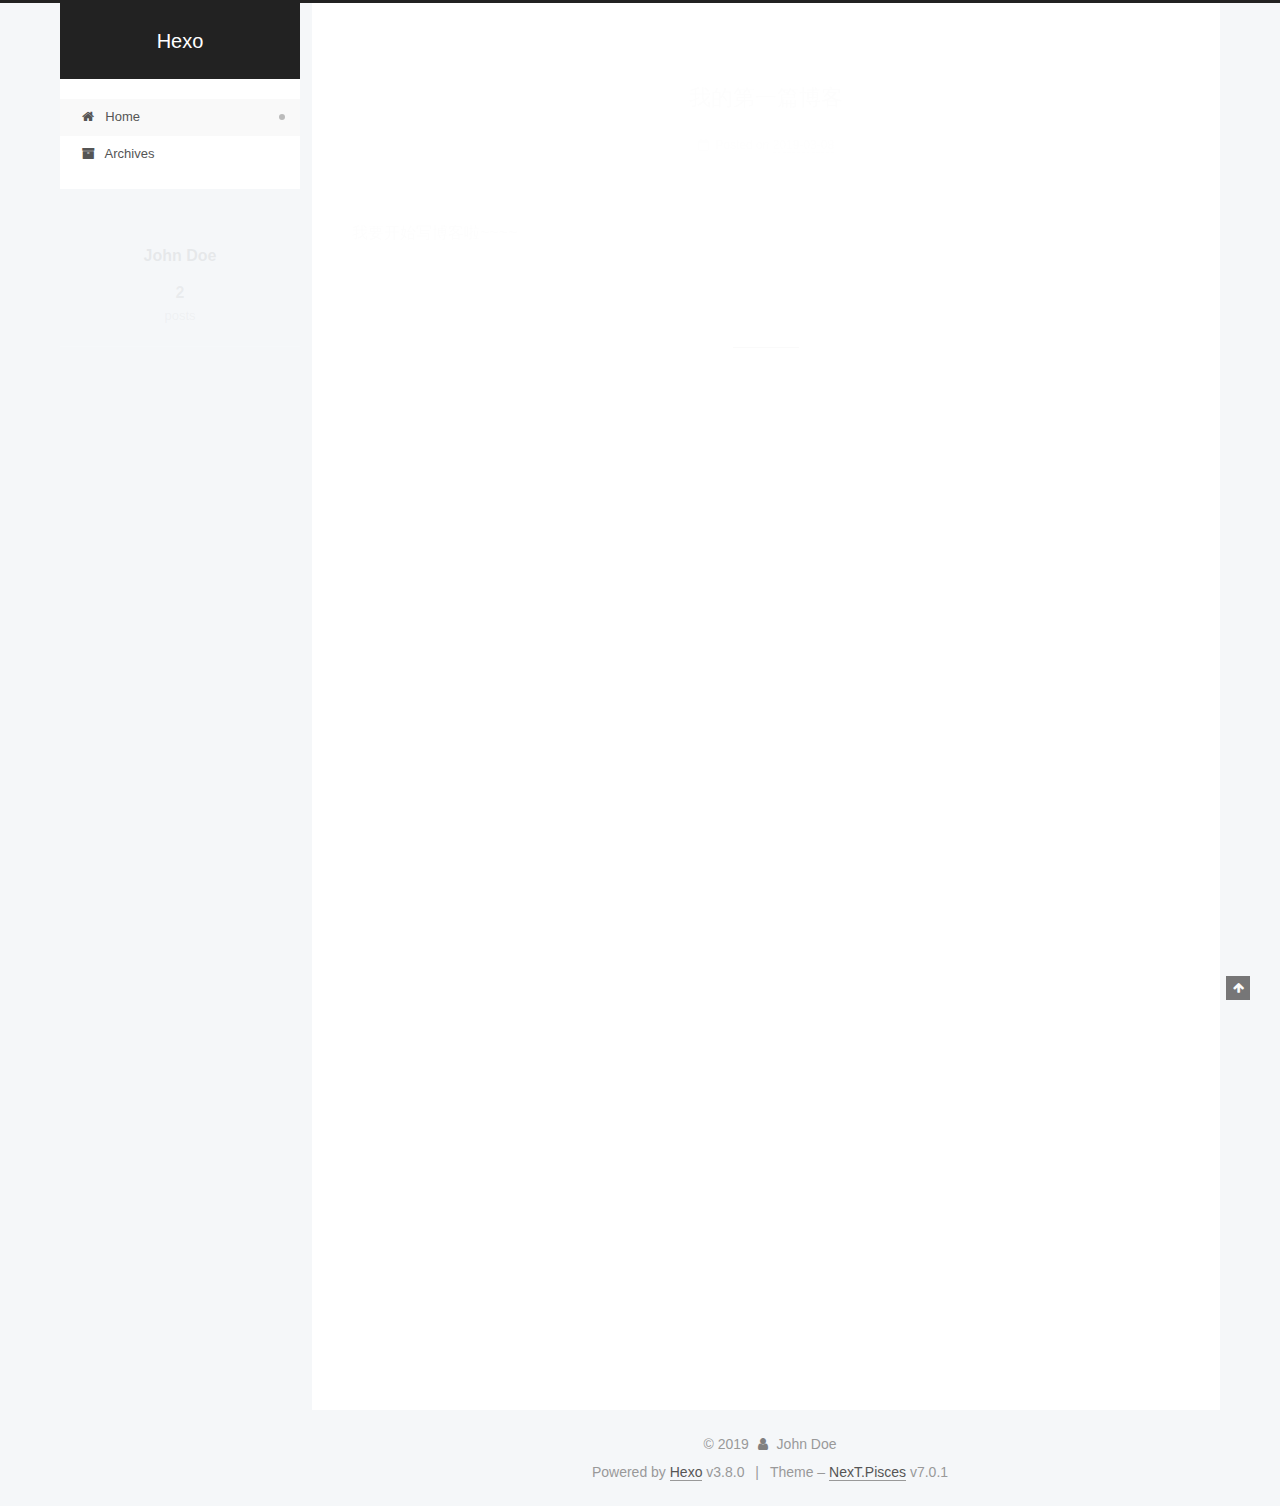
==== commit a83a9aff: "Site updated: 2019-03-12 19:34:10" ====
--- a/index.html
+++ b/index.html
@@ -1,12 +1,103 @@
 <!DOCTYPE html>
-<html>
+
+
+
+
+
+
+
+
+
+
+
+
+  
+
+
+<html class="theme-next pisces use-motion" lang>
 <head><meta name="generator" content="Hexo 3.8.0">
-  <meta charset="utf-8">
-  
-
-  
-  <title>Hexo</title>
-  <meta name="viewport" content="width=device-width, initial-scale=1, maximum-scale=1">
+  <meta charset="UTF-8">
+<meta http-equiv="X-UA-Compatible" content="IE=edge">
+<meta name="viewport" content="width=device-width, initial-scale=1, maximum-scale=2">
+<meta name="theme-color" content="#222">
+
+
+
+
+
+
+
+
+
+
+
+
+
+
+
+
+
+
+
+
+
+
+
+
+
+
+<link rel="stylesheet" href="/lib/font-awesome/css/font-awesome.min.css?v=4.6.2">
+
+<link rel="stylesheet" href="/css/main.css?v=7.0.1">
+
+
+  <link rel="apple-touch-icon" sizes="180x180" href="/images/apple-touch-icon-next.png?v=7.0.1">
+
+
+  <link rel="icon" type="image/png" sizes="32x32" href="/images/favicon-32x32-next.png?v=7.0.1">
+
+
+  <link rel="icon" type="image/png" sizes="16x16" href="/images/favicon-16x16-next.png?v=7.0.1">
+
+
+  <link rel="mask-icon" href="/images/logo.svg?v=7.0.1" color="#222">
+
+
+
+
+
+
+
+<script id="hexo.configurations">
+  var NexT = window.NexT || {};
+  var CONFIG = {
+    root: '/',
+    scheme: 'Pisces',
+    version: '7.0.1',
+    sidebar: {"position":"left","display":"post","offset":12,"onmobile":false,"dimmer":false},
+    back2top: true,
+    back2top_sidebar: false,
+    fancybox: false,
+    fastclick: false,
+    lazyload: false,
+    tabs: true,
+    motion: {"enable":true,"async":false,"transition":{"post_block":"fadeIn","post_header":"slideDownIn","post_body":"slideDownIn","coll_header":"slideLeftIn","sidebar":"slideUpIn"}},
+    algolia: {
+      applicationID: '',
+      apiKey: '',
+      indexName: '',
+      hits: {"per_page":10},
+      labels: {"input_placeholder":"Search for Posts","hits_empty":"We didn't find any results for the search: ${query}","hits_stats":"${hits} results found in ${time} ms"}
+    }
+  };
+</script>
+
+
+  
+
+
+
+
   <meta property="og:type" content="website">
 <meta property="og:title" content="Hexo">
 <meta property="og:url" content="http://yoursite.com/index.html">
@@ -14,114 +105,414 @@
 <meta property="og:locale" content="default">
 <meta name="twitter:card" content="summary">
 <meta name="twitter:title" content="Hexo">
-  
-    <link rel="alternate" href="/atom.xml" title="Hexo" type="application/atom+xml">
-  
-  
-    <link rel="icon" href="/favicon.png">
-  
-  
-    <link href="//fonts.googleapis.com/css?family=Source+Code+Pro" rel="stylesheet" type="text/css">
-  
-  <link rel="stylesheet" href="/css/style.css">
+
+
+
+
+
+
+  <link rel="canonical" href="http://yoursite.com/">
+
+
+
+<script id="page.configurations">
+  CONFIG.page = {
+    sidebar: "",
+  };
+</script>
+
+  <title>Hexo</title>
+  
+
+
+
+
+
+
+
+
+
+
+
+
+  <noscript>
+  <style>
+  .use-motion .motion-element,
+  .use-motion .brand,
+  .use-motion .menu-item,
+  .sidebar-inner,
+  .use-motion .post-block,
+  .use-motion .pagination,
+  .use-motion .comments,
+  .use-motion .post-header,
+  .use-motion .post-body,
+  .use-motion .collection-title { opacity: initial; }
+
+  .use-motion .logo,
+  .use-motion .site-title,
+  .use-motion .site-subtitle {
+    opacity: initial;
+    top: initial;
+  }
+
+  .use-motion .logo-line-before i { left: initial; }
+  .use-motion .logo-line-after i { right: initial; }
+  </style>
+</noscript>
+
 </head>
-</html>
-<body>
-  <div id="container">
-    <div id="wrap">
-      <header id="header">
-  <div id="banner"></div>
-  <div id="header-outer" class="outer">
-    <div id="header-title" class="inner">
-      <h1 id="logo-wrap">
-        <a href="/" id="logo">Hexo</a>
-      </h1>
-      
+
+<body itemscope itemtype="http://schema.org/WebPage" lang="default">
+
+  
+  
+    
+  
+
+  <div class="container sidebar-position-left 
+  page-home">
+    <div class="headband"></div>
+
+    <header id="header" class="header" itemscope itemtype="http://schema.org/WPHeader">
+      <div class="header-inner"><div class="site-brand-wrapper">
+  <div class="site-meta">
+    
+
+    <div class="custom-logo-site-title">
+      <a href="/" class="brand" rel="start">
+        <span class="logo-line-before"><i></i></span>
+        <span class="site-title">Hexo</span>
+        <span class="logo-line-after"><i></i></span>
+      </a>
     </div>
-    <div id="header-inner" class="inner">
-      <nav id="main-nav">
-        <a id="main-nav-toggle" class="nav-icon"></a>
-        
-          <a class="main-nav-link" href="/">Home</a>
-        
-          <a class="main-nav-link" href="/archives">Archives</a>
-        
-      </nav>
-      <nav id="sub-nav">
-        
-          <a id="nav-rss-link" class="nav-icon" href="/atom.xml" title="RSS Feed"></a>
-        
-        <a id="nav-search-btn" class="nav-icon" title="Search"></a>
-      </nav>
-      <div id="search-form-wrap">
-        <form action="//google.com/search" method="get" accept-charset="UTF-8" class="search-form"><input type="search" name="q" class="search-form-input" placeholder="Search"><button type="submit" class="search-form-submit">&#xF002;</button><input type="hidden" name="sitesearch" value="http://yoursite.com"></form>
-      </div>
+    
+    
+  </div>
+
+  <div class="site-nav-toggle">
+    <button aria-label="Toggle navigation bar">
+      <span class="btn-bar"></span>
+      <span class="btn-bar"></span>
+      <span class="btn-bar"></span>
+    </button>
+  </div>
+</div>
+
+
+
+<nav class="site-nav">
+  
+    <ul id="menu" class="menu">
+      
+        
+        
+        
+          
+          <li class="menu-item menu-item-home menu-item-active">
+
+    
+    
+    
+      
+    
+
+    
+
+    <a href="/" rel="section"><i class="menu-item-icon fa fa-fw fa-home"></i> <br>Home</a>
+
+  </li>
+        
+        
+        
+          
+          <li class="menu-item menu-item-archives">
+
+    
+    
+    
+      
+    
+
+    
+
+    <a href="/archives/" rel="section"><i class="menu-item-icon fa fa-fw fa-archive"></i> <br>Archives</a>
+
+  </li>
+
+      
+      
+    </ul>
+  
+
+  
+
+  
+</nav>
+
+
+
+  
+
+
+
+</div>
+    </header>
+
+    
+
+
+    <main id="main" class="main">
+      <div class="main-inner">
+        <div class="content-wrap">
+          
+            
+
+          
+          <div id="content" class="content">
+            
+  <section id="posts" class="posts-expand">
+    
+      
+
+  
+
+  
+  
+  
+
+  
+
+  <article class="post post-type-normal" itemscope itemtype="http://schema.org/Article">
+  
+  
+  
+  <div class="post-block">
+    <link itemprop="mainEntityOfPage" href="http://yoursite.com/2019/03/08/我的第一篇博客/">
+
+    <span hidden itemprop="author" itemscope itemtype="http://schema.org/Person">
+      <meta itemprop="name" content="John Doe">
+      <meta itemprop="description" content>
+      <meta itemprop="image" content="/images/avatar.gif">
+    </span>
+
+    <span hidden itemprop="publisher" itemscope itemtype="http://schema.org/Organization">
+      <meta itemprop="name" content="Hexo">
+    </span>
+
+    
+      <header class="post-header">
+
+        
+        
+          <h1 class="post-title" itemprop="name headline">
+                
+                
+                <a href="/2019/03/08/我的第一篇博客/" class="post-title-link" itemprop="url">我的第一篇博客</a>
+              
+            
+          </h1>
+        
+
+        <div class="post-meta">
+          <span class="post-time">
+
+            
+            
+            
+
+            
+              <span class="post-meta-item-icon">
+                <i class="fa fa-calendar-o"></i>
+              </span>
+              
+                <span class="post-meta-item-text">Posted on</span>
+              
+
+              
+                
+              
+
+              <time title="Created: 2019-03-08 11:39:16 / Modified: 11:40:46" itemprop="dateCreated datePublished" datetime="2019-03-08T11:39:16+08:00">2019-03-08</time>
+            
+
+            
+              
+
+              
+            
+          </span>
+
+          
+
+          
+            
+            
+          
+
+          
+          
+
+          
+
+          
+
+          
+
+        </div>
+      </header>
+    
+
+    
+    
+    
+    <div class="post-body" itemprop="articleBody">
+
+      
+      
+
+      
+        
+          
+            <p>我要开始写博客啦~~~~</p>
+
+          
+        
+      
     </div>
-  </div>
-</header>
-      <div class="outer">
-        <section id="main">
-  
-    <article id="post-我的第一篇博客" class="article article-type-post" itemscope itemprop="blogPost">
-  <div class="article-meta">
-    <a href="/2019/03/08/我的第一篇博客/" class="article-date">
-  <time datetime="2019-03-08T03:39:16.000Z" itemprop="datePublished">2019-03-08</time>
-</a>
-    
-  </div>
-  <div class="article-inner">
-    
-    
-      <header class="article-header">
-        
-  
-    <h1 itemprop="name">
-      <a class="article-title" href="/2019/03/08/我的第一篇博客/">我的第一篇博客</a>
-    </h1>
-  
-
-      </header>
-    
-    <div class="article-entry" itemprop="articleBody">
-      
-        <p>我要开始写博客啦~~~~</p>
-
-      
-    </div>
-    <footer class="article-footer">
-      <a data-url="http://yoursite.com/2019/03/08/我的第一篇博客/" data-id="cjt5p5d9c00013g38f592zexp" class="article-share-link">Share</a>
-      
+
+    
+
+    
+    
+    
+
+    
+
+    
+      
+    
+    
+
+    
+
+    <footer class="post-footer">
+      
+
+      
+
+      
+
+      
+      
+        <div class="post-eof"></div>
       
     </footer>
   </div>
   
-</article>
-
-
-  
-    <article id="post-hello-world" class="article article-type-post" itemscope itemprop="blogPost">
-  <div class="article-meta">
-    <a href="/2019/03/08/hello-world/" class="article-date">
-  <time datetime="2019-03-08T02:59:38.181Z" itemprop="datePublished">2019-03-08</time>
-</a>
-    
-  </div>
-  <div class="article-inner">
-    
-    
-      <header class="article-header">
-        
-  
-    <h1 itemprop="name">
-      <a class="article-title" href="/2019/03/08/hello-world/">Hello World</a>
-    </h1>
-  
-
+  
+  
+  </article>
+
+
+    
+      
+
+  
+
+  
+  
+  
+
+  
+
+  <article class="post post-type-normal" itemscope itemtype="http://schema.org/Article">
+  
+  
+  
+  <div class="post-block">
+    <link itemprop="mainEntityOfPage" href="http://yoursite.com/2019/03/08/hello-world/">
+
+    <span hidden itemprop="author" itemscope itemtype="http://schema.org/Person">
+      <meta itemprop="name" content="John Doe">
+      <meta itemprop="description" content>
+      <meta itemprop="image" content="/images/avatar.gif">
+    </span>
+
+    <span hidden itemprop="publisher" itemscope itemtype="http://schema.org/Organization">
+      <meta itemprop="name" content="Hexo">
+    </span>
+
+    
+      <header class="post-header">
+
+        
+        
+          <h1 class="post-title" itemprop="name headline">
+                
+                
+                <a href="/2019/03/08/hello-world/" class="post-title-link" itemprop="url">Hello World</a>
+              
+            
+          </h1>
+        
+
+        <div class="post-meta">
+          <span class="post-time">
+
+            
+            
+            
+
+            
+              <span class="post-meta-item-icon">
+                <i class="fa fa-calendar-o"></i>
+              </span>
+              
+                <span class="post-meta-item-text">Posted on</span>
+              
+
+              
+                
+              
+
+              <time title="Created: 2019-03-08 10:59:38" itemprop="dateCreated datePublished" datetime="2019-03-08T10:59:38+08:00">2019-03-08</time>
+            
+
+            
+          </span>
+
+          
+
+          
+            
+            
+          
+
+          
+          
+
+          
+
+          
+
+          
+
+        </div>
       </header>
     
-    <div class="article-entry" itemprop="articleBody">
-      
-        <p>Welcome to <a href="https://hexo.io/" target="_blank" rel="noopener">Hexo</a>! This is your very first post. Check <a href="https://hexo.io/docs/" target="_blank" rel="noopener">documentation</a> for more info. If you get any problems when using Hexo, you can find the answer in <a href="https://hexo.io/docs/troubleshooting.html" target="_blank" rel="noopener">troubleshooting</a> or you can ask me on <a href="https://github.com/hexojs/hexo/issues" target="_blank" rel="noopener">GitHub</a>.</p>
+
+    
+    
+    
+    <div class="post-body" itemprop="articleBody">
+
+      
+      
+
+      
+        
+          
+            <p>Welcome to <a href="https://hexo.io/" target="_blank" rel="noopener">Hexo</a>! This is your very first post. Check <a href="https://hexo.io/docs/" target="_blank" rel="noopener">documentation</a> for more info. If you get any problems when using Hexo, you can find the answer in <a href="https://hexo.io/docs/troubleshooting.html" target="_blank" rel="noopener">troubleshooting</a> or you can ask me on <a href="https://github.com/hexojs/hexo/issues" target="_blank" rel="noopener">GitHub</a>.</p>
 <h2 id="Quick-Start"><a href="#Quick-Start" class="headerlink" title="Quick Start"></a>Quick Start</h2><h3 id="Create-a-new-post"><a href="#Create-a-new-post" class="headerlink" title="Create a new post"></a>Create a new post</h3><figure class="highlight bash"><table><tr><td class="gutter"><pre><span class="line">1</span><br></pre></td><td class="code"><pre><span class="line">$ hexo new <span class="string">"My New Post"</span></span><br></pre></td></tr></table></figure>
 <p>More info: <a href="https://hexo.io/docs/writing.html" target="_blank" rel="noopener">Writing</a></p>
 <h3 id="Run-server"><a href="#Run-server" class="headerlink" title="Run server"></a>Run server</h3><figure class="highlight bash"><table><tr><td class="gutter"><pre><span class="line">1</span><br></pre></td><td class="code"><pre><span class="line">$ hexo server</span><br></pre></td></tr></table></figure>
@@ -131,95 +522,292 @@
 <h3 id="Deploy-to-remote-sites"><a href="#Deploy-to-remote-sites" class="headerlink" title="Deploy to remote sites"></a>Deploy to remote sites</h3><figure class="highlight bash"><table><tr><td class="gutter"><pre><span class="line">1</span><br></pre></td><td class="code"><pre><span class="line">$ hexo deploy</span><br></pre></td></tr></table></figure>
 <p>More info: <a href="https://hexo.io/docs/deployment.html" target="_blank" rel="noopener">Deployment</a></p>
 
+          
+        
       
     </div>
-    <footer class="article-footer">
-      <a data-url="http://yoursite.com/2019/03/08/hello-world/" data-id="cjt5p5d9800003g38bm4v5m9v" class="article-share-link">Share</a>
-      
+
+    
+
+    
+    
+    
+
+    
+
+    
+      
+    
+    
+
+    
+
+    <footer class="post-footer">
+      
+
+      
+
+      
+
+      
+      
+        <div class="post-eof"></div>
       
     </footer>
   </div>
   
-</article>
-
-
-  
-
-
-</section>
-        
-          <aside id="sidebar">
-  
-    
-
-  
-    
-
-  
-    
-  
-    
-  <div class="widget-wrap">
-    <h3 class="widget-title">Archives</h3>
-    <div class="widget">
-      <ul class="archive-list"><li class="archive-list-item"><a class="archive-list-link" href="/archives/2019/03/">March 2019</a></li></ul>
+  
+  
+  </article>
+
+
+    
+  </section>
+
+  
+
+
+          </div>
+          
+
+        </div>
+        
+          
+  
+  <div class="sidebar-toggle">
+    <div class="sidebar-toggle-line-wrap">
+      <span class="sidebar-toggle-line sidebar-toggle-line-first"></span>
+      <span class="sidebar-toggle-line sidebar-toggle-line-middle"></span>
+      <span class="sidebar-toggle-line sidebar-toggle-line-last"></span>
     </div>
   </div>
 
-
-  
-    
-  <div class="widget-wrap">
-    <h3 class="widget-title">Recent Posts</h3>
-    <div class="widget">
-      <ul>
-        
-          <li>
-            <a href="/2019/03/08/我的第一篇博客/">我的第一篇博客</a>
-          </li>
-        
-          <li>
-            <a href="/2019/03/08/hello-world/">Hello World</a>
-          </li>
-        
-      </ul>
+  <aside id="sidebar" class="sidebar">
+    <div class="sidebar-inner">
+
+      
+
+      
+
+      <div class="site-overview-wrap sidebar-panel sidebar-panel-active">
+        <div class="site-overview">
+          <div class="site-author motion-element" itemprop="author" itemscope itemtype="http://schema.org/Person">
+            
+              <p class="site-author-name" itemprop="name">John Doe</p>
+              <div class="site-description motion-element" itemprop="description"></div>
+          </div>
+
+          
+            <nav class="site-state motion-element">
+              
+                <div class="site-state-item site-state-posts">
+                
+                  <a href="/archives/">
+                
+                    <span class="site-state-item-count">2</span>
+                    <span class="site-state-item-name">posts</span>
+                  </a>
+                </div>
+              
+
+              
+
+              
+            </nav>
+          
+
+          
+
+          
+
+          
+
+          
+          
+
+          
+            
+          
+          
+
+        </div>
+      </div>
+
+      
+
+      
+
     </div>
+  </aside>
+  
+
+
+        
+      </div>
+    </main>
+
+    <footer id="footer" class="footer">
+      <div class="footer-inner">
+        <div class="copyright">&copy; <span itemprop="copyrightYear">2019</span>
+  <span class="with-love" id="animate">
+    <i class="fa fa-user"></i>
+  </span>
+  <span class="author" itemprop="copyrightHolder">John Doe</span>
+
+  
+
+  
+</div>
+
+
+  <div class="powered-by">Powered by <a href="https://hexo.io" class="theme-link" rel="noopener" target="_blank">Hexo</a> v3.8.0</div>
+
+
+
+  <span class="post-meta-divider">|</span>
+
+
+
+  <div class="theme-info">Theme – <a href="https://theme-next.org" class="theme-link" rel="noopener" target="_blank">NexT.Pisces</a> v7.0.1</div>
+
+
+
+
+        
+
+
+
+
+
+
+
+
+        
+      </div>
+    </footer>
+
+    
+      <div class="back-to-top">
+        <i class="fa fa-arrow-up"></i>
+        
+      </div>
+    
+
+    
+
+    
+
+    
   </div>
 
   
-</aside>
-        
-      </div>
-      <footer id="footer">
-  
-  <div class="outer">
-    <div id="footer-info" class="inner">
-      &copy; 2019 John Doe<br>
-      Powered by <a href="http://hexo.io/" target="_blank">Hexo</a>
-    </div>
-  </div>
-</footer>
-    </div>
-    <nav id="mobile-nav">
-  
-    <a href="/" class="mobile-nav-link">Home</a>
-  
-    <a href="/archives" class="mobile-nav-link">Archives</a>
-  
-</nav>
-    
-
-<script src="//ajax.googleapis.com/ajax/libs/jquery/2.0.3/jquery.min.js"></script>
-
-
-  <link rel="stylesheet" href="/fancybox/jquery.fancybox.css">
-  <script src="/fancybox/jquery.fancybox.pack.js"></script>
-
-
-<script src="/js/script.js"></script>
-
-
-
-  </div>
+
+<script>
+  if (Object.prototype.toString.call(window.Promise) !== '[object Function]') {
+    window.Promise = null;
+  }
+</script>
+
+
+
+
+
+
+
+
+
+
+
+
+
+
+
+
+
+
+
+
+
+
+
+
+
+
+  
+  <script src="/lib/jquery/index.js?v=2.1.3"></script>
+
+  
+  <script src="/lib/velocity/velocity.min.js?v=1.2.1"></script>
+
+  
+  <script src="/lib/velocity/velocity.ui.min.js?v=1.2.1"></script>
+
+
+  
+
+
+  <script src="/js/src/utils.js?v=7.0.1"></script>
+
+  <script src="/js/src/motion.js?v=7.0.1"></script>
+
+
+
+  
+  
+
+
+  <script src="/js/src/affix.js?v=7.0.1"></script>
+
+  <script src="/js/src/schemes/pisces.js?v=7.0.1"></script>
+
+
+
+  
+
+  
+
+
+  <script src="/js/src/next-boot.js?v=7.0.1"></script>
+
+
+  
+
+  
+
+  
+
+  
+
+
+
+  
+
+
+
+
+  
+
+  
+
+  
+
+  
+
+  
+
+  
+
+  
+
+  
+
+  
+
+  
+
+  
+
+  
+
 </body>
-</html>+</html>
--- a/css/main.css
+++ b/css/main.css
@@ -0,0 +1,2999 @@
+/* normalize.css v3.0.2 | MIT License | git.io/normalize */
+html {
+  font-family: sans-serif; /* 1 */
+  -ms-text-size-adjust: 100%; /* 2 */
+  -webkit-text-size-adjust: 100%; /* 2 */
+}
+body {
+  margin: 0;
+}
+article,
+aside,
+details,
+figcaption,
+figure,
+footer,
+header,
+hgroup,
+main,
+menu,
+nav,
+section,
+summary {
+  display: block;
+}
+audio,
+canvas,
+progress,
+video {
+  display: inline-block; /* 1 */
+  vertical-align: baseline; /* 2 */
+}
+audio:not([controls]) {
+  display: none;
+  height: 0;
+}
+[hidden],
+template {
+  display: none;
+}
+a {
+  background-color: transparent;
+}
+a:active,
+a:hover {
+  outline: 0;
+}
+abbr[title] {
+  border-bottom: 1px dotted;
+}
+b,
+strong {
+  font-weight: bold;
+}
+dfn {
+  font-style: italic;
+}
+h1 {
+  font-size: 2em;
+  margin: 0.67em 0;
+}
+mark {
+  background: #ff0;
+  color: #000;
+}
+small {
+  font-size: 80%;
+}
+sub,
+sup {
+  font-size: 75%;
+  line-height: 0;
+  position: relative;
+  vertical-align: baseline;
+}
+sup {
+  top: -0.5em;
+}
+sub {
+  bottom: -0.25em;
+}
+img {
+  border: 0;
+}
+svg:not(:root) {
+  overflow: hidden;
+}
+figure {
+  margin: 1em 40px;
+}
+hr {
+  -moz-box-sizing: content-box;
+  box-sizing: content-box;
+  height: 0;
+}
+pre {
+  overflow: auto;
+}
+code,
+kbd,
+pre,
+samp {
+  font-family: monospace, monospace;
+  font-size: 1em;
+}
+button,
+input,
+optgroup,
+select,
+textarea {
+  color: inherit; /* 1 */
+  font: inherit; /* 2 */
+  margin: 0; /* 3 */
+}
+button {
+  overflow: visible;
+}
+button,
+select {
+  text-transform: none;
+}
+button,
+html input[type="button"],
+input[type="reset"],
+input[type="submit"] {
+  -webkit-appearance: button; /* 2 */
+  cursor: pointer; /* 3 */
+}
+button[disabled],
+html input[disabled] {
+  cursor: default;
+}
+button::-moz-focus-inner,
+input::-moz-focus-inner {
+  border: 0;
+  padding: 0;
+}
+input {
+  line-height: normal;
+}
+input[type="checkbox"],
+input[type="radio"] {
+  box-sizing: border-box; /* 1 */
+  padding: 0; /* 2 */
+}
+input[type="number"]::-webkit-inner-spin-button,
+input[type="number"]::-webkit-outer-spin-button {
+  height: auto;
+}
+input[type="search"] {
+  -webkit-appearance: textfield; /* 1 */
+  -moz-box-sizing: content-box;
+  -webkit-box-sizing: content-box; /* 2 */
+  box-sizing: content-box;
+}
+input[type="search"]::-webkit-search-cancel-button,
+input[type="search"]::-webkit-search-decoration {
+  -webkit-appearance: none;
+}
+fieldset {
+  border: 1px solid #c0c0c0;
+  margin: 0 2px;
+  padding: 0.35em 0.625em 0.75em;
+}
+legend {
+  border: 0; /* 1 */
+  padding: 0; /* 2 */
+}
+textarea {
+  overflow: auto;
+}
+optgroup {
+  font-weight: bold;
+}
+table {
+  border-collapse: collapse;
+  border-spacing: 0;
+}
+td,
+th {
+  padding: 0;
+}
+::selection {
+  background: #262a30;
+  color: #fff;
+}
+body {
+  position: relative;
+  font-family: 'Lato', "PingFang SC", "Microsoft YaHei", sans-serif;
+  font-size: 14px;
+  line-height: 2;
+  color: #555;
+  background: #f5f7f9;
+}
+@media (max-width: 767px) {
+  body {
+    padding-right: 0 !important;
+  }
+}
+@media (min-width: 768px) and (max-width: 991px) {
+  body {
+    padding-right: 0 !important;
+  }
+}
+@media (min-width: 1200px) {
+  body {
+    font-size: 16px;
+  }
+}
+h1,
+h2,
+h3,
+h4,
+h5,
+h6 {
+  margin: 0;
+  padding: 0;
+  font-weight: bold;
+  line-height: 1.5;
+  font-family: 'Lato', "PingFang SC", "Microsoft YaHei", sans-serif;
+}
+h1,
+h2,
+h3,
+h4,
+h5,
+h6 {
+  margin: 20px 0 15px;
+}
+h1 {
+  font-size: 22px;
+}
+h1 code {
+  font-size: 22px;
+}
+@media (max-width: 767px) {
+  h1 {
+    font-size: 18px;
+  }
+  h1 code {
+    font-size: 18px;
+  }
+}
+h2 {
+  font-size: 20px;
+}
+h2 code {
+  font-size: 20px;
+}
+@media (max-width: 767px) {
+  h2 {
+    font-size: 16px;
+  }
+  h2 code {
+    font-size: 16px;
+  }
+}
+h3 {
+  font-size: 18px;
+}
+h3 code {
+  font-size: 18px;
+}
+@media (max-width: 767px) {
+  h3 {
+    font-size: 14px;
+  }
+  h3 code {
+    font-size: 14px;
+  }
+}
+h4 {
+  font-size: 16px;
+}
+h4 code {
+  font-size: 16px;
+}
+@media (max-width: 767px) {
+  h4 {
+    font-size: 12px;
+  }
+  h4 code {
+    font-size: 12px;
+  }
+}
+h5 {
+  font-size: 14px;
+}
+h5 code {
+  font-size: 14px;
+}
+@media (max-width: 767px) {
+  h5 {
+    font-size: 10px;
+  }
+  h5 code {
+    font-size: 10px;
+  }
+}
+h6 {
+  font-size: 12px;
+}
+h6 code {
+  font-size: 12px;
+}
+@media (max-width: 767px) {
+  h6 {
+    font-size: 8px;
+  }
+  h6 code {
+    font-size: 8px;
+  }
+}
+p {
+  margin: 0 0 20px 0;
+}
+a,
+span.exturl {
+  overflow-wrap: break-word;
+  word-wrap: break-word;
+  background-color: transparent;
+  color: #555;
+  text-decoration: none;
+  outline: none;
+  border-bottom: 1px solid #999;
+  cursor: pointer;
+}
+a:hover,
+span.exturl:hover {
+  color: #222;
+  border-bottom-color: #222;
+}
+video {
+  max-width: 100%;
+  display: block;
+  margin-left: auto;
+  margin-right: auto;
+}
+img {
+  display: block;
+  margin: auto;
+  max-width: 100%;
+  height: auto;
+}
+hr {
+  margin: 40px 0;
+  height: 3px;
+  border: none;
+  background-color: #ddd;
+  background-image: repeating-linear-gradient(-45deg, #fff, #fff 4px, transparent 4px, transparent 8px);
+}
+blockquote {
+  margin: 0;
+  padding: 0 15px;
+  color: #666;
+  border-left: 4px solid #ddd;
+}
+blockquote cite::before {
+  content: "-";
+  padding: 0 5px;
+}
+dt {
+  font-weight: 700;
+}
+dd {
+  margin: 0;
+  padding: 0;
+}
+kbd {
+  border: 1px solid #ccc;
+  border-radius: 0.2em;
+  box-shadow: 0.1em 0.1em 0.2em rgba(0,0,0,0.1);
+  background-color: #f9f9f9;
+  font-family: inherit;
+  background-image: -webkit-linear-gradient(top, #eee, #fff, #eee);
+  padding: 0.1em 0.3em;
+  white-space: nowrap;
+}
+.text-left {
+  text-align: left;
+}
+.text-center {
+  text-align: center;
+}
+.text-right {
+  text-align: right;
+}
+.text-justify {
+  text-align: justify;
+}
+.text-nowrap {
+  white-space: nowrap;
+}
+.text-lowercase {
+  text-transform: lowercase;
+}
+.text-uppercase {
+  text-transform: uppercase;
+}
+.text-capitalize {
+  text-transform: capitalize;
+}
+.center-block {
+  display: block;
+  margin-left: auto;
+  margin-right: auto;
+}
+.clearfix:before,
+.clearfix:after {
+  content: " ";
+  display: table;
+}
+.clearfix:after {
+  clear: both;
+}
+.pullquote {
+  width: 45%;
+}
+.pullquote.left {
+  float: left;
+  margin-left: 5px;
+  margin-right: 10px;
+}
+.pullquote.right {
+  float: right;
+  margin-left: 10px;
+  margin-right: 5px;
+}
+.affix.affix.affix {
+  position: fixed;
+}
+.translation {
+  margin-top: -20px;
+  font-size: 14px;
+  color: #999;
+}
+.scrollbar-measure {
+  width: 100px;
+  height: 100px;
+  overflow: scroll;
+  position: absolute;
+  top: -9999px;
+}
+.use-motion .motion-element {
+  opacity: 0;
+}
+.table-container {
+  margin: 20px 0;
+  overflow: auto;
+  -webkit-overflow-scrolling: touch;
+}
+table {
+  width: 100%;
+  border-collapse: collapse;
+  border-spacing: 0;
+  font-size: 14px;
+}
+table>tbody>tr:nth-of-type(odd) {
+  background-color: #f9f9f9;
+}
+table>tbody>tr:hover {
+  background-color: #f5f5f5;
+}
+caption,
+th,
+td {
+  padding: 8px;
+  text-align: left;
+  vertical-align: middle;
+  font-weight: normal;
+}
+th,
+td {
+  border: 1px solid #ddd;
+  border-bottom: 3px solid #ddd;
+}
+th {
+  padding-bottom: 10px;
+  font-weight: 700;
+}
+td {
+  border-bottom-width: 1px;
+}
+html,
+body {
+  height: 100%;
+}
+.container {
+  position: relative;
+}
+.header-inner {
+  margin: 0 auto;
+  padding: 100px 0 70px;
+  width: calc(100% - 20px);
+}
+@media (min-width: 1200px) {
+  .container .header-inner {
+    width: 1160px;
+  }
+}
+@media (min-width: 1600px) {
+  .container .header-inner {
+    width: 73%;
+  }
+}
+.main-inner {
+  margin: 0 auto;
+  width: calc(100% - 20px);
+}
+@media (min-width: 1200px) {
+  .container .main-inner {
+    width: 1160px;
+  }
+}
+@media (min-width: 1600px) {
+  .container .main-inner {
+    width: 73%;
+  }
+}
+.footer {
+  padding: 20px 0;
+}
+.footer-inner {
+  box-sizing: border-box;
+  margin: 0px auto;
+  width: calc(100% - 20px);
+}
+@media (min-width: 1200px) {
+  .container .footer-inner {
+    width: 1160px;
+  }
+}
+@media (min-width: 1600px) {
+  .container .footer-inner {
+    width: 73%;
+  }
+}
+pre,
+.highlight {
+  overflow: auto;
+  margin: 20px 0;
+  padding: 0;
+  font-size: 14px;
+  color: #4d4d4c;
+  background: #f7f7f7;
+  line-height: 1.6;
+}
+pre,
+code {
+  font-family: consolas, Menlo, "PingFang SC", "Microsoft YaHei", monospace;
+}
+code {
+  overflow-wrap: break-word;
+  word-wrap: break-word;
+  padding: 2px 4px;
+  color: #555;
+  background: #eee;
+  border-radius: 3px;
+  font-size: 14px;
+}
+pre {
+  padding: 10px;
+}
+pre code {
+  padding: 0;
+  color: #4d4d4c;
+  background: none;
+  text-shadow: none;
+}
+.highlight {
+  border-radius: 1px;
+}
+.highlight pre {
+  border: none;
+  margin: 0;
+  padding: 10px 0;
+}
+.highlight table {
+  margin: 0;
+  width: auto;
+  border: none;
+}
+.highlight td {
+  border: none;
+  padding: 0;
+}
+.highlight figcaption {
+  font-size: 1em;
+  color: #4d4d4c;
+  line-height: 1em;
+  margin-bottom: 1em;
+  margin: 0em;
+  padding: 0.5em;
+  background: #eee;
+  border-bottom: 1px solid #e9e9e9;
+}
+.highlight figcaption:before,
+.highlight figcaption:after {
+  content: " ";
+  display: table;
+}
+.highlight figcaption:after {
+  clear: both;
+}
+.highlight figcaption a {
+  float: right;
+  color: #4d4d4c;
+}
+.highlight figcaption a:hover {
+  border-bottom-color: #4d4d4c;
+}
+.highlight .gutter pre {
+  padding-left: 10px;
+  padding-right: 10px;
+  color: #869194;
+  text-align: right;
+  background-color: #eff2f3;
+}
+.highlight .code pre {
+  width: 100%;
+  padding-left: 10px;
+  padding-right: 10px;
+  background-color: #f7f7f7;
+}
+.highlight .line {
+  height: 20px;
+}
+.gutter {
+  -webkit-user-select: none;
+  -moz-user-select: none;
+  -ms-user-select: none;
+  user-select: none;
+}
+.gist table {
+  width: auto;
+}
+.gist table td {
+  border: none;
+}
+pre .deletion {
+  background: #fdd;
+}
+pre .addition {
+  background: #dfd;
+}
+pre .meta {
+  color: #8959a8;
+}
+pre .comment {
+  color: #8e908c;
+}
+pre .variable,
+pre .attribute,
+pre .tag,
+pre .name,
+pre .regexp,
+pre .ruby .constant,
+pre .xml .tag .title,
+pre .xml .pi,
+pre .xml .doctype,
+pre .html .doctype,
+pre .css .id,
+pre .css .class,
+pre .css .pseudo {
+  color: #c82829;
+}
+pre .number,
+pre .preprocessor,
+pre .built_in,
+pre .builtin-name,
+pre .literal,
+pre .params,
+pre .constant,
+pre .command {
+  color: #f5871f;
+}
+pre .ruby .class .title,
+pre .css .rules .attribute,
+pre .string,
+pre .symbol,
+pre .value,
+pre .inheritance,
+pre .header,
+pre .ruby .symbol,
+pre .xml .cdata,
+pre .special,
+pre .formula {
+  color: #718c00;
+}
+pre .title,
+pre .css .hexcolor {
+  color: #3e999f;
+}
+pre .function,
+pre .python .decorator,
+pre .python .title,
+pre .ruby .function .title,
+pre .ruby .title .keyword,
+pre .perl .sub,
+pre .javascript .title,
+pre .coffeescript .title {
+  color: #4271ae;
+}
+pre .keyword,
+pre .javascript .function {
+  color: #8959a8;
+}
+.posts-expand .post-body img.full-image {
+  border: none;
+}
+.blockquote-center,
+.page-home .post-type-quote blockquote,
+.page-post-detail .post-type-quote blockquote {
+  position: relative;
+  margin: 40px 0;
+  padding: 0;
+  border-left: none;
+  text-align: center;
+}
+.blockquote-center::before,
+.page-home .post-type-quote blockquote::before,
+.page-post-detail .post-type-quote blockquote::before,
+.blockquote-center::after,
+.page-home .post-type-quote blockquote::after,
+.page-post-detail .post-type-quote blockquote::after {
+  position: absolute;
+  content: ' ';
+  display: block;
+  width: 100%;
+  height: 24px;
+  opacity: 0.2;
+  background-repeat: no-repeat;
+  background-position: 0 -6px;
+  background-size: 22px 22px;
+}
+.blockquote-center::before,
+.page-home .post-type-quote blockquote::before,
+.page-post-detail .post-type-quote blockquote::before {
+  top: -20px;
+  background-image: url("../images/quote-l.svg");
+  border-top: 1px solid #ccc;
+}
+.blockquote-center::after,
+.page-home .post-type-quote blockquote::after,
+.page-post-detail .post-type-quote blockquote::after {
+  bottom: -20px;
+  background-image: url("../images/quote-r.svg");
+  border-bottom: 1px solid #ccc;
+  background-position: 100% 8px;
+}
+.blockquote-center p,
+.page-home .post-type-quote blockquote p,
+.page-post-detail .post-type-quote blockquote p,
+.blockquote-center div,
+.page-home .post-type-quote blockquote div,
+.page-post-detail .post-type-quote blockquote div {
+  text-align: center;
+}
+.post .post-body .group-picture img {
+  box-sizing: border-box;
+  padding: 0 3px;
+  border: none;
+}
+.post .group-picture-row {
+  overflow: hidden;
+  margin-top: 6px;
+}
+.post .group-picture-row:first-child {
+  margin-top: 0;
+}
+.post .group-picture-column {
+  float: left;
+}
+.page-post-detail .post-body .group-picture-column {
+  float: none;
+  margin-top: 10px;
+  width: auto !important;
+}
+.page-post-detail .post-body .group-picture-column img {
+  margin: 0 auto;
+}
+.page-archive .group-picture-container {
+  overflow: hidden;
+}
+.page-archive .group-picture-row {
+  float: left;
+}
+.page-archive .group-picture-row:first-child {
+  margin-top: 6px;
+}
+.page-archive .group-picture-column {
+  max-width: 150px;
+  max-height: 150px;
+}
+.post-body .label {
+  display: inline;
+  padding: 0 2px;
+  white-space: nowrap;
+}
+.post-body .label.default {
+  background-color: #f0f0f0;
+}
+.post-body .label.primary {
+  background-color: #efe6f7;
+}
+.post-body .label.info {
+  background-color: #e5f2f8;
+}
+.post-body .label.success {
+  background-color: #e7f4e9;
+}
+.post-body .label.warning {
+  background-color: #fcf6e1;
+}
+.post-body .label.danger {
+  background-color: #fae8eb;
+}
+.post-body .note {
+  position: relative;
+  padding: 15px;
+  margin-bottom: 20px;
+  border: 1px solid #eee;
+  border-left-width: 5px;
+  border-radius: 3px;
+}
+.post-body .note h2,
+.post-body .note h3,
+.post-body .note h4,
+.post-body .note h5,
+.post-body .note h6 {
+  margin-top: 0;
+  margin-bottom: 0;
+  border-bottom: initial;
+  padding-top: 0 !important;
+}
+.post-body .note p:first-child,
+.post-body .note ul:first-child,
+.post-body .note ol:first-child,
+.post-body .note table:first-child,
+.post-body .note pre:first-child,
+.post-body .note blockquote:first-child {
+  margin-top: 0;
+}
+.post-body .note p:last-child,
+.post-body .note ul:last-child,
+.post-body .note ol:last-child,
+.post-body .note table:last-child,
+.post-body .note pre:last-child,
+.post-body .note blockquote:last-child {
+  margin-bottom: 0;
+}
+.post-body .note.default {
+  border-left-color: #777;
+}
+.post-body .note.default h2,
+.post-body .note.default h3,
+.post-body .note.default h4,
+.post-body .note.default h5,
+.post-body .note.default h6 {
+  color: #777;
+}
+.post-body .note.primary {
+  border-left-color: #6f42c1;
+}
+.post-body .note.primary h2,
+.post-body .note.primary h3,
+.post-body .note.primary h4,
+.post-body .note.primary h5,
+.post-body .note.primary h6 {
+  color: #6f42c1;
+}
+.post-body .note.info {
+  border-left-color: #428bca;
+}
+.post-body .note.info h2,
+.post-body .note.info h3,
+.post-body .note.info h4,
+.post-body .note.info h5,
+.post-body .note.info h6 {
+  color: #428bca;
+}
+.post-body .note.success {
+  border-left-color: #5cb85c;
+}
+.post-body .note.success h2,
+.post-body .note.success h3,
+.post-body .note.success h4,
+.post-body .note.success h5,
+.post-body .note.success h6 {
+  color: #5cb85c;
+}
+.post-body .note.warning {
+  border-left-color: #f0ad4e;
+}
+.post-body .note.warning h2,
+.post-body .note.warning h3,
+.post-body .note.warning h4,
+.post-body .note.warning h5,
+.post-body .note.warning h6 {
+  color: #f0ad4e;
+}
+.post-body .note.danger {
+  border-left-color: #d9534f;
+}
+.post-body .note.danger h2,
+.post-body .note.danger h3,
+.post-body .note.danger h4,
+.post-body .note.danger h5,
+.post-body .note.danger h6 {
+  color: #d9534f;
+}
+.post-body .tabs {
+  position: relative;
+  display: block;
+  margin-bottom: 20px;
+  padding-top: 10px;
+}
+.post-body .tabs ul.nav-tabs {
+  margin: 0;
+  padding: 0;
+  display: flex;
+  margin-bottom: -1px;
+}
+@media (max-width: 413px) {
+  .post-body .tabs ul.nav-tabs {
+    display: block;
+    margin-bottom: 5px;
+  }
+}
+.post-body .tabs ul.nav-tabs li.tab {
+  list-style-type: none !important;
+  margin: 0 0.25em 0 0;
+  border-top: 3px solid transparent;
+  border-left: 1px solid transparent;
+  border-right: 1px solid transparent;
+}
+@media (max-width: 413px) {
+  .post-body .tabs ul.nav-tabs li.tab {
+    margin: initial;
+    border-top: 1px solid transparent;
+    border-left: 3px solid transparent;
+    border-right: 1px solid transparent;
+    border-bottom: 1px solid transparent;
+  }
+}
+.post-body .tabs ul.nav-tabs li.tab a {
+  outline: 0;
+  border-bottom: initial;
+  display: block;
+  line-height: 1.8em;
+  padding: 0.25em 0.75em;
+  transition-duration: 0.2s;
+  transition-timing-function: ease-out;
+  transition-delay: 0s;
+}
+.post-body .tabs ul.nav-tabs li.tab a i {
+  width: 1.285714285714286em;
+}
+.post-body .tabs ul.nav-tabs li.tab.active {
+  border-top: 3px solid #fc6423;
+  border-left: 1px solid #ddd;
+  border-right: 1px solid #ddd;
+  background-color: #fff;
+}
+@media (max-width: 413px) {
+  .post-body .tabs ul.nav-tabs li.tab.active {
+    border-top: 1px solid #ddd;
+    border-left: 3px solid #fc6423;
+    border-right: 1px solid #ddd;
+    border-bottom: 1px solid #ddd;
+  }
+}
+.post-body .tabs ul.nav-tabs li.tab.active a {
+  cursor: default;
+  color: #555;
+}
+.post-body .tabs .tab-content {
+  background-color: #fff;
+}
+.post-body .tabs .tab-content .tab-pane {
+  border: 1px solid #ddd;
+  padding: 20px 20px 0 20px;
+}
+.post-body .tabs .tab-content .tab-pane:not(.active) {
+  display: none !important;
+}
+.post-body .tabs .tab-content .tab-pane.active {
+  display: block !important;
+}
+.btn {
+  display: inline-block;
+  padding: 0 20px;
+  font-size: 14px;
+  color: #555;
+  background: #fff;
+  border: 2px solid #555;
+  text-decoration: none;
+  border-radius: 2px;
+  transition-property: background-color;
+  transition-duration: 0.2s;
+  transition-timing-function: ease-in-out;
+  transition-delay: 0s;
+  line-height: 2;
+}
+.btn:hover {
+  border-color: #222;
+  color: #fff;
+  background: #222;
+}
+.btn +.btn {
+  margin: 0 0 8px 8px;
+}
+.btn .fa-fw {
+  width: 1.285714285714286em;
+  text-align: left;
+}
+.btn-bar {
+  display: block;
+  width: 22px;
+  height: 2px;
+  background: #555;
+  border-radius: 1px;
+}
+.btn-bar+.btn-bar {
+  margin-top: 4px;
+}
+.pagination {
+  margin: 120px 0 40px;
+  text-align: center;
+  border-top: 1px solid #eee;
+}
+.page-number-basic,
+.pagination .prev,
+.pagination .next,
+.pagination .page-number,
+.pagination .space {
+  display: inline-block;
+  position: relative;
+  top: -1px;
+  margin: 0 10px;
+  padding: 0 11px;
+}
+@media (max-width: 767px) {
+  .page-number-basic,
+  .pagination .prev,
+  .pagination .next,
+  .pagination .page-number,
+  .pagination .space {
+    margin: 0 5px;
+  }
+}
+.pagination .prev,
+.pagination .next,
+.pagination .page-number {
+  border-bottom: 0;
+  border-top: 1px solid #eee;
+  transition-property: border-color;
+  transition-duration: 0.2s;
+  transition-timing-function: ease-in-out;
+  transition-delay: 0s;
+}
+.pagination .prev:hover,
+.pagination .next:hover,
+.pagination .page-number:hover {
+  border-top-color: #222;
+}
+.pagination .space {
+  padding: 0;
+  margin: 0;
+}
+.pagination .prev {
+  margin-left: 0;
+}
+.pagination .next {
+  margin-right: 0;
+}
+.pagination .page-number.current {
+  color: #fff;
+  background: #ccc;
+  border-top-color: #ccc;
+}
+@media (max-width: 767px) {
+  .pagination {
+    border-top: none;
+  }
+  .pagination .prev,
+  .pagination .next,
+  .pagination .page-number {
+    margin-bottom: 10px;
+    border-top: 0;
+    border-bottom: 1px solid #eee;
+    padding: 0 10px;
+  }
+  .pagination .prev:hover,
+  .pagination .next:hover,
+  .pagination .page-number:hover {
+    border-bottom-color: #222;
+  }
+}
+.comments {
+  margin: 60px 20px 0;
+}
+.tag-cloud {
+  text-align: center;
+}
+.tag-cloud a {
+  display: inline-block;
+  margin: 10px;
+}
+.tag-cloud a:hover {
+  color: #222 !important;
+}
+.back-to-top {
+  box-sizing: border-box;
+  position: fixed;
+  bottom: -100px;
+  right: 30px;
+  z-index: 1050;
+  padding: 0 6px;
+  width: 24px;
+  background: #222;
+  font-size: 12px;
+  opacity: 0.6;
+  color: #fff;
+  cursor: pointer;
+  text-align: center;
+  -webkit-transform: translateZ(0);
+  transition-property: bottom;
+  transition-duration: 0.2s;
+  transition-timing-function: ease-in-out;
+  transition-delay: 0s;
+}
+@media (min-width: 768px) and (max-width: 991px) {
+  .back-to-top {
+    display: none !important;
+  }
+}
+@media (max-width: 767px) {
+  .back-to-top {
+    display: none !important;
+  }
+}
+.back-to-top.back-to-top-on {
+  bottom: 30px;
+}
+.header {
+  background: transparent;
+}
+.header-inner {
+  position: relative;
+}
+.headband {
+  height: 3px;
+  background: #222;
+}
+.site-meta {
+  margin: 0;
+  text-align: center;
+}
+@media (max-width: 767px) {
+  .site-meta {
+    text-align: center;
+  }
+}
+.brand {
+  position: relative;
+  display: inline-block;
+  padding: 0 40px;
+  color: #fff;
+  background: #222;
+  border-bottom: none;
+}
+.brand:hover {
+  color: #fff;
+}
+.logo {
+  display: inline-block;
+  margin-right: 5px;
+  line-height: 36px;
+  vertical-align: top;
+}
+.site-title {
+  display: inline-block;
+  vertical-align: top;
+  line-height: 36px;
+  font-size: 20px;
+  font-weight: normal;
+  font-family: 'Lato', "PingFang SC", "Microsoft YaHei", sans-serif;
+}
+.site-subtitle {
+  margin-top: 10px;
+  font-size: 13px;
+  color: #ddd;
+}
+.use-motion .brand {
+  opacity: 0;
+}
+.use-motion .logo,
+.use-motion .site-title,
+.use-motion .site-subtitle,
+.use-motion .custom-logo-image {
+  opacity: 0;
+  position: relative;
+  top: -10px;
+}
+.site-nav-toggle {
+  display: none;
+  position: absolute;
+  top: 10px;
+  left: 10px;
+}
+@media (max-width: 767px) {
+  .site-nav-toggle {
+    display: block;
+  }
+}
+.site-nav-toggle button {
+  margin-top: 2px;
+  padding: 9px 10px;
+  background: transparent;
+  border: none;
+}
+@media (max-width: 767px) {
+  .site-nav {
+    display: none;
+    margin: 0 -10px;
+    padding: 0 10px;
+    clear: both;
+    border-top: 1px solid #ddd;
+  }
+}
+@media (min-width: 768px) and (max-width: 991px) {
+  .site-nav {
+    display: block !important;
+  }
+}
+@media (min-width: 992px) {
+  .site-nav {
+    display: block !important;
+  }
+}
+.menu {
+  margin-top: 20px;
+  padding-left: 0;
+  text-align: center;
+}
+.menu .menu-item {
+  display: inline-block;
+  margin: 0 10px;
+  list-style: none;
+}
+@media screen and (max-width: 767px) {
+  .menu .menu-item {
+    margin-top: 10px;
+  }
+}
+.menu .menu-item a,
+.menu .menu-item span.exturl {
+  display: block;
+  font-size: 13px;
+  line-height: inherit;
+  border-bottom: 1px solid transparent;
+  transition-property: border-color;
+  transition-duration: 0.2s;
+  transition-timing-function: ease-in-out;
+  transition-delay: 0s;
+}
+.menu .menu-item a:hover,
+.menu .menu-item span.exturl:hover {
+  border-bottom-color: #222;
+}
+.menu .menu-item .fa {
+  margin-right: 5px;
+}
+.use-motion .menu-item {
+  opacity: 0;
+}
+.post-body {
+  overflow-wrap: break-word;
+  word-wrap: break-word;
+  font-family: 'Lato', "PingFang SC", "Microsoft YaHei", sans-serif;
+}
+.post-body .exturl .fa {
+  font-size: 14px;
+  margin-left: 4px;
+}
+.post-body .fancybox img {
+  display: block !important;
+  margin: 0 auto;
+  cursor: pointer;
+  cursor: zoom-in;
+  cursor: -webkit-zoom-in;
+}
+.post-body .image-caption,
+.post-body .figure .caption {
+  margin: -20px auto 15px;
+  text-align: center;
+  font-size: 14px;
+  color: #999;
+  font-weight: bold;
+  line-height: 1;
+}
+.post-sticky-flag {
+  display: inline-block;
+  font-size: 16px;
+  -ms-transform: rotate(30deg);
+  -webkit-transform: rotate(30deg);
+  -moz-transform: rotate(30deg);
+  -ms-transform: rotate(30deg);
+  -o-transform: rotate(30deg);
+  transform: rotate(30deg);
+}
+.use-motion .post-block,
+.use-motion .pagination,
+.use-motion .comments {
+  opacity: 0;
+}
+.use-motion .post-header {
+  opacity: 0;
+}
+.use-motion .post-body {
+  opacity: 0;
+}
+.use-motion .collection-title {
+  opacity: 0;
+}
+.posts-expand {
+  padding-top: 40px;
+}
+@media (max-width: 767px) {
+  .posts-expand {
+    margin: 0 20px;
+  }
+  .post-body pre .gutter pre {
+    padding-right: 10px;
+  }
+  .post-body .highlight {
+    margin-left: 0px;
+    margin-right: 0px;
+    padding: 0;
+  }
+  .post-body .highlight .gutter pre {
+    padding-right: 10px;
+  }
+}
+@media (min-width: 992px) {
+  .posts-expand .post-body {
+    text-align: justify;
+  }
+}
+.posts-expand .post-body h2,
+.posts-expand .post-body h3,
+.posts-expand .post-body h4,
+.posts-expand .post-body h5,
+.posts-expand .post-body h6 {
+  padding-top: 10px;
+}
+.posts-expand .post-body h2 .header-anchor,
+.posts-expand .post-body h3 .header-anchor,
+.posts-expand .post-body h4 .header-anchor,
+.posts-expand .post-body h5 .header-anchor,
+.posts-expand .post-body h6 .header-anchor {
+  float: right;
+  margin-left: 10px;
+  color: #ccc;
+  border-bottom-style: none;
+  visibility: hidden;
+}
+.posts-expand .post-body h2 .header-anchor:hover,
+.posts-expand .post-body h3 .header-anchor:hover,
+.posts-expand .post-body h4 .header-anchor:hover,
+.posts-expand .post-body h5 .header-anchor:hover,
+.posts-expand .post-body h6 .header-anchor:hover {
+  color: inherit;
+}
+.posts-expand .post-body h2:hover .header-anchor,
+.posts-expand .post-body h3:hover .header-anchor,
+.posts-expand .post-body h4:hover .header-anchor,
+.posts-expand .post-body h5:hover .header-anchor,
+.posts-expand .post-body h6:hover .header-anchor {
+  visibility: visible;
+}
+.posts-expand .post-body ul > li {
+  list-style: circle;
+}
+.posts-expand .post-body img {
+  box-sizing: border-box;
+  margin: 0 auto 25px;
+  padding: 3px;
+  border: 1px solid #ddd;
+}
+@media (max-width: 767px) {
+  .posts-collapse {
+    margin: 0 20px;
+  }
+  .posts-collapse .post-title,
+  .posts-collapse .post-meta {
+    display: block;
+    width: auto;
+    text-align: left;
+  }
+}
+.posts-collapse {
+  position: relative;
+  z-index: 1010;
+  margin-left: 55px;
+}
+.posts-collapse::after {
+  content: " ";
+  position: absolute;
+  top: 20px;
+  left: 0;
+  margin-left: -2px;
+  width: 4px;
+  height: 100%;
+  background: #f5f5f5;
+  z-index: -1;
+}
+@media (max-width: 767px) {
+  .posts-collapse {
+    margin: 0 20px;
+  }
+}
+.posts-collapse .collection-title {
+  position: relative;
+  margin: 60px 0;
+}
+.posts-collapse .collection-title h1,
+.posts-collapse .collection-title h2 {
+  margin-left: 20px;
+}
+.posts-collapse .collection-title small {
+  color: #bbb;
+  margin-left: 5px;
+}
+.posts-collapse .collection-title::before {
+  content: " ";
+  position: absolute;
+  left: 0;
+  top: 50%;
+  margin-left: -4px;
+  margin-top: -4px;
+  width: 8px;
+  height: 8px;
+  background: #bbb;
+  border-radius: 50%;
+}
+.posts-collapse .post {
+  margin: 30px 0;
+}
+.posts-collapse .post-header {
+  position: relative;
+  transition-duration: 0.2s;
+  transition-timing-function: ease-in-out;
+  transition-delay: 0s;
+  transition-property: border;
+  border-bottom: 1px dashed #ccc;
+}
+.posts-collapse .post-header::before {
+  content: " ";
+  position: absolute;
+  left: 0;
+  top: 12px;
+  width: 6px;
+  height: 6px;
+  margin-left: -4px;
+  background: #bbb;
+  border-radius: 50%;
+  border: 1px solid #fff;
+  transition-duration: 0.2s;
+  transition-timing-function: ease-in-out;
+  transition-delay: 0s;
+  transition-property: background;
+}
+.posts-collapse .post-header:hover {
+  border-bottom-color: #666;
+}
+.posts-collapse .post-header:hover::before {
+  background: #222;
+}
+.posts-collapse .post-meta {
+  position: absolute;
+  font-size: 12px;
+  left: 20px;
+  top: 5px;
+}
+.posts-collapse .post-comments-count {
+  display: none;
+}
+.posts-collapse .post-title {
+  margin-left: 60px;
+  font-size: 16px;
+  font-weight: normal;
+  line-height: inherit;
+}
+.posts-collapse .post-title::after {
+  margin-left: 3px;
+  opacity: 0.6;
+}
+.posts-collapse .post-title a,
+.posts-collapse .post-title span.exturl {
+  color: #666;
+  border-bottom: none;
+}
+.page-home .post-type-quote .post-header,
+.page-post-detail .post-type-quote .post-header,
+.page-home .post-type-quote .post-tags,
+.page-post-detail .post-type-quote .post-tags {
+  display: none;
+}
+.posts-expand .post-title {
+  overflow-wrap: break-word;
+  word-wrap: break-word;
+  text-align: center;
+  font-weight: 400;
+}
+.posts-expand .post-title-link {
+  display: inline-block;
+  position: relative;
+  color: #555;
+  border-bottom: none;
+  line-height: 1.2;
+  vertical-align: top;
+}
+.posts-expand .post-title-link::before {
+  content: "";
+  position: absolute;
+  width: 100%;
+  height: 2px;
+  bottom: 0;
+  left: 0;
+  background-color: #000;
+  visibility: hidden;
+  -webkit-transform: scaleX(0);
+  -moz-transform: scaleX(0);
+  -ms-transform: scaleX(0);
+  -o-transform: scaleX(0);
+  transform: scaleX(0);
+  transition-duration: 0.2s;
+  transition-timing-function: ease-in-out;
+  transition-delay: 0s;
+}
+.posts-expand .post-title-link:hover::before {
+  visibility: visible;
+  -webkit-transform: scaleX(1);
+  -moz-transform: scaleX(1);
+  -ms-transform: scaleX(1);
+  -o-transform: scaleX(1);
+  transform: scaleX(1);
+}
+.posts-expand .post-title-link .fa {
+  font-size: 20px;
+  margin-left: 5px;
+}
+.posts-expand .post-meta {
+  margin: 3px 0 60px 0;
+  color: #999;
+  font-family: 'Lato', "PingFang SC", "Microsoft YaHei", sans-serif;
+  font-size: 12px;
+  text-align: center;
+}
+.posts-expand .post-meta .post-category-list {
+  display: inline-block;
+  margin: 0;
+  padding: 3px;
+}
+.posts-expand .post-meta .post-category-list-link {
+  color: #999;
+}
+.posts-expand .post-meta .post-description {
+  font-size: 14px;
+  margin-top: 2px;
+}
+.posts-expand .post-meta time {
+  border-bottom: 1px dashed #999;
+  cursor: help;
+}
+.post-meta-divider {
+  margin: 0 0.5em;
+}
+.post-meta-item-icon {
+  margin-right: 3px;
+}
+@media (min-width: 768px) and (max-width: 991px) {
+  .post-meta-item-icon {
+    display: inline-block;
+  }
+}
+@media (max-width: 767px) {
+  .post-meta-item-icon {
+    display: inline-block;
+  }
+}
+@media (min-width: 768px) and (max-width: 991px) {
+  .post-meta-item-text {
+    display: none;
+  }
+}
+@media (max-width: 767px) {
+  .post-meta-item-text {
+    display: none;
+  }
+}
+.post-button {
+  margin-top: 40px;
+}
+.posts-expand .post-tags {
+  margin-top: 40px;
+  text-align: center;
+}
+.posts-expand .post-tags a {
+  display: inline-block;
+  margin-right: 10px;
+  font-size: 13px;
+}
+.post-nav {
+  display: table;
+  margin-top: 15px;
+  width: 100%;
+  border-top: 1px solid #eee;
+}
+.post-nav-divider {
+  display: table-cell;
+  width: 10%;
+}
+.post-nav-item {
+  display: table-cell;
+  padding: 10px 0 0 0;
+  width: 45%;
+  vertical-align: top;
+}
+.post-nav-item a {
+  position: relative;
+  display: block;
+  line-height: 25px;
+  font-size: 14px;
+  color: #555;
+  border-bottom: none;
+}
+.post-nav-item a:hover {
+  color: #222;
+  border-bottom: none;
+}
+.post-nav-item a:active {
+  top: 2px;
+}
+.post-nav-item .fa {
+  font-size: 12px;
+  margin-right: 5px;
+}
+.post-nav-next a {
+  padding-left: 5px;
+}
+.post-nav-prev {
+  text-align: right;
+}
+.post-nav-prev a {
+  padding-right: 5px;
+}
+.post-nav-prev .fa {
+  margin-left: 5px;
+}
+.posts-expand .post-eof {
+  display: block;
+  margin: 80px auto 60px;
+  width: 8%;
+  height: 1px;
+  background: #ccc;
+  text-align: center;
+}
+.post:last-child .post-eof.post-eof.post-eof {
+  display: none;
+}
+.post-gallery {
+  display: table;
+  table-layout: fixed;
+  width: 100%;
+  border-collapse: separate;
+}
+.post-gallery-row {
+  display: table-row;
+}
+.post-gallery .post-gallery-img {
+  display: table-cell;
+  text-align: center;
+  vertical-align: middle;
+  border: none;
+}
+.post-gallery .post-gallery-img img {
+  max-width: 100%;
+  max-height: 100%;
+  border: none;
+}
+.fancybox-close,
+.fancybox-close:hover {
+  border: none;
+}
+.rtl.post-body p,
+.rtl.post-body a,
+.rtl.post-body h1,
+.rtl.post-body h2,
+.rtl.post-body h3,
+.rtl.post-body h4,
+.rtl.post-body h5,
+.rtl.post-body h6,
+.rtl.post-body li,
+.rtl.post-body ul,
+.rtl.post-body ol {
+  direction: rtl;
+  font-family: UKIJ Ekran;
+}
+.rtl.post-title {
+  font-family: UKIJ Ekran;
+}
+.sidebar {
+  position: fixed;
+  right: 0;
+  top: 0;
+  bottom: 0;
+  width: 0;
+  z-index: 1040;
+  box-shadow: inset 0 2px 6px #000;
+  background: #222;
+  -webkit-transform: translateZ(0);
+}
+.sidebar a,
+.sidebar .exturl {
+  color: #999;
+  border-bottom-color: #555;
+}
+.sidebar a:hover,
+.sidebar .exturl:hover {
+  color: #eee;
+}
+@media (min-width: 768px) and (max-width: 991px) {
+  .sidebar {
+    display: none !important;
+  }
+}
+@media (max-width: 767px) {
+  .sidebar {
+    display: none !important;
+  }
+}
+.sidebar-inner {
+  position: relative;
+  padding: 20px 10px;
+  color: #999;
+  text-align: center;
+}
+.site-overview-wrap {
+  overflow: hidden;
+}
+.site-overview {
+  overflow-y: auto;
+  overflow-x: hidden;
+}
+.cc-license {
+  margin-top: 10px;
+  text-align: center;
+}
+.cc-license .cc-opacity {
+  opacity: 0.7;
+  border-bottom: none;
+}
+.cc-license .cc-opacity:hover {
+  opacity: 0.9;
+}
+.cc-license img {
+  display: inline-block;
+}
+.sidebar-toggle {
+  position: fixed;
+  right: 30px;
+  bottom: 45px;
+  width: 14px;
+  height: 14px;
+  padding: 5px;
+  background: #222;
+  line-height: 0;
+  z-index: 1050;
+  cursor: pointer;
+  -webkit-transform: translateZ(0);
+}
+@media (min-width: 768px) and (max-width: 991px) {
+  .sidebar-toggle {
+    display: none !important;
+  }
+}
+@media (max-width: 767px) {
+  .sidebar-toggle {
+    display: none !important;
+  }
+}
+.sidebar-toggle-line {
+  position: relative;
+  display: inline-block;
+  vertical-align: top;
+  height: 2px;
+  width: 100%;
+  background: #fff;
+  margin-top: 3px;
+}
+.sidebar-toggle-line:first-child {
+  margin-top: 0;
+}
+.site-author-image {
+  display: block;
+  margin: 0 auto;
+  padding: 2px;
+  max-width: 120px;
+  height: auto;
+  border: 1px solid #eee;
+  opacity: 1;
+}
+.site-author-name {
+  margin: 0;
+  text-align: center;
+  color: #222;
+  font-weight: 600;
+}
+.site-description {
+  margin-top: 0;
+  text-align: center;
+  font-size: 13px;
+  color: #999;
+}
+.site-state {
+  overflow: hidden;
+  line-height: 1.4;
+  white-space: nowrap;
+  text-align: center;
+  margin-top: 10px;
+}
+.site-state-item {
+  display: inline-block;
+  padding: 0 15px;
+  border-left: 1px solid #eee;
+}
+.site-state-item:first-child {
+  border-left: none;
+}
+.site-state-item a {
+  border-bottom: none;
+}
+.site-state-item-count {
+  display: block;
+  text-align: center;
+  color: inherit;
+  font-weight: 600;
+  font-size: 16px;
+}
+.site-state-item-name {
+  font-size: 13px;
+  color: #999;
+}
+.feed-link {
+  margin-top: 10px;
+}
+.feed-link a {
+  display: inline-block;
+  padding: 0 15px;
+  color: #fc6423;
+  border: 1px solid #fc6423;
+  border-radius: 4px;
+}
+.feed-link a i {
+  color: #fc6423;
+  font-size: 14px;
+}
+.feed-link a:hover {
+  color: #fff;
+  background: #fc6423;
+}
+.feed-link a:hover i {
+  color: #fff;
+}
+.links-of-author {
+  margin-top: 20px;
+}
+.links-of-author a,
+.links-of-author .exturl {
+  display: inline-block;
+  vertical-align: middle;
+  margin-right: 10px;
+  margin-bottom: 10px;
+  border-bottom-color: #555;
+  font-size: 13px;
+}
+.links-of-author a:before,
+.links-of-author .exturl:before {
+  display: inline-block;
+  vertical-align: middle;
+  margin-right: 3px;
+  content: " ";
+  width: 4px;
+  height: 4px;
+  border-radius: 50%;
+  background: #c4de06;
+}
+.links-of-blogroll {
+  font-size: 13px;
+}
+.links-of-blogroll-title {
+  margin-top: 20px;
+  font-size: 14px;
+  font-weight: 600;
+}
+.links-of-blogroll-list {
+  margin: 0;
+  padding: 0;
+  list-style: none;
+}
+.links-of-blogroll-item {
+  padding: 2px 10px;
+}
+.links-of-blogroll-item a,
+.links-of-blogroll-item span.exturl {
+  max-width: 280px;
+  box-sizing: border-box;
+  display: inline-block;
+  overflow: hidden;
+  white-space: nowrap;
+  text-overflow: ellipsis;
+}
+.sidebar-nav {
+  margin: 0 0 20px;
+  padding-left: 0;
+}
+.sidebar-nav li {
+  display: inline-block;
+  cursor: pointer;
+  border-bottom: 1px solid transparent;
+  font-size: 14px;
+  color: #555;
+}
+.sidebar-nav li:hover {
+  color: #fc6423;
+}
+.page-post-detail .sidebar-nav-toc {
+  padding: 0 5px;
+}
+.page-post-detail .sidebar-nav-overview {
+  margin-left: 10px;
+}
+.sidebar-nav .sidebar-nav-active {
+  color: #fc6423;
+  border-bottom-color: #fc6423;
+}
+.sidebar-nav .sidebar-nav-active:hover {
+  color: #fc6423;
+}
+.sidebar-panel {
+  display: none;
+}
+.sidebar-panel-active {
+  display: block;
+}
+.post-toc-empty {
+  font-size: 14px;
+  color: #666;
+}
+.post-toc-wrap {
+  overflow: hidden;
+}
+.post-toc {
+  overflow: auto;
+}
+.post-toc ol {
+  margin: 0;
+  padding: 0 2px 5px 10px;
+  text-align: left;
+  list-style: none;
+  font-size: 14px;
+}
+.post-toc ol > ol {
+  padding-left: 0;
+}
+.post-toc ol a {
+  transition-duration: 0.2s;
+  transition-timing-function: ease-in-out;
+  transition-delay: 0s;
+  transition-property: all;
+  color: #666;
+  border-bottom-color: #ccc;
+}
+.post-toc ol a:hover {
+  color: #000;
+  border-bottom-color: #000;
+}
+.post-toc .nav-item {
+  overflow: hidden;
+  text-overflow: ellipsis;
+  white-space: nowrap;
+  line-height: 1.8;
+}
+.post-toc .nav .nav-child {
+  display: none;
+}
+.post-toc .nav .active > .nav-child {
+  display: block;
+}
+.post-toc .nav .active-current > .nav-child {
+  display: block;
+}
+.post-toc .nav .active-current > .nav-child > .nav-item {
+  display: block;
+}
+.post-toc .nav .active > a {
+  color: #fc6423;
+  border-bottom-color: #fc6423;
+}
+.post-toc .nav .active-current > a {
+  color: #fc6423;
+}
+.post-toc .nav .active-current > a:hover {
+  color: #fc6423;
+}
+.footer {
+  font-size: 14px;
+  color: #999;
+}
+.footer img {
+  border: none;
+}
+.footer-inner {
+  text-align: center;
+}
+.with-love {
+  display: inline-block;
+  margin: 0 5px;
+  color: #808080;
+}
+.powered-by,
+.theme-info {
+  display: inline-block;
+}
+@-moz-keyframes iconAnimate {
+  0%, 100% {
+    -webkit-transform: scale(1);
+    -moz-transform: scale(1);
+    -ms-transform: scale(1);
+    -o-transform: scale(1);
+    transform: scale(1);
+  }
+  10%, 30% {
+    -webkit-transform: scale(0.9);
+    -moz-transform: scale(0.9);
+    -ms-transform: scale(0.9);
+    -o-transform: scale(0.9);
+    transform: scale(0.9);
+  }
+  20%, 40%, 60%, 80% {
+    -webkit-transform: scale(1.1);
+    -moz-transform: scale(1.1);
+    -ms-transform: scale(1.1);
+    -o-transform: scale(1.1);
+    transform: scale(1.1);
+  }
+  50%, 70% {
+    -webkit-transform: scale(1.1);
+    -moz-transform: scale(1.1);
+    -ms-transform: scale(1.1);
+    -o-transform: scale(1.1);
+    transform: scale(1.1);
+  }
+}
+@-webkit-keyframes iconAnimate {
+  0%, 100% {
+    -webkit-transform: scale(1);
+    -moz-transform: scale(1);
+    -ms-transform: scale(1);
+    -o-transform: scale(1);
+    transform: scale(1);
+  }
+  10%, 30% {
+    -webkit-transform: scale(0.9);
+    -moz-transform: scale(0.9);
+    -ms-transform: scale(0.9);
+    -o-transform: scale(0.9);
+    transform: scale(0.9);
+  }
+  20%, 40%, 60%, 80% {
+    -webkit-transform: scale(1.1);
+    -moz-transform: scale(1.1);
+    -ms-transform: scale(1.1);
+    -o-transform: scale(1.1);
+    transform: scale(1.1);
+  }
+  50%, 70% {
+    -webkit-transform: scale(1.1);
+    -moz-transform: scale(1.1);
+    -ms-transform: scale(1.1);
+    -o-transform: scale(1.1);
+    transform: scale(1.1);
+  }
+}
+@-o-keyframes iconAnimate {
+  0%, 100% {
+    -webkit-transform: scale(1);
+    -moz-transform: scale(1);
+    -ms-transform: scale(1);
+    -o-transform: scale(1);
+    transform: scale(1);
+  }
+  10%, 30% {
+    -webkit-transform: scale(0.9);
+    -moz-transform: scale(0.9);
+    -ms-transform: scale(0.9);
+    -o-transform: scale(0.9);
+    transform: scale(0.9);
+  }
+  20%, 40%, 60%, 80% {
+    -webkit-transform: scale(1.1);
+    -moz-transform: scale(1.1);
+    -ms-transform: scale(1.1);
+    -o-transform: scale(1.1);
+    transform: scale(1.1);
+  }
+  50%, 70% {
+    -webkit-transform: scale(1.1);
+    -moz-transform: scale(1.1);
+    -ms-transform: scale(1.1);
+    -o-transform: scale(1.1);
+    transform: scale(1.1);
+  }
+}
+@keyframes iconAnimate {
+  0%, 100% {
+    -webkit-transform: scale(1);
+    -moz-transform: scale(1);
+    -ms-transform: scale(1);
+    -o-transform: scale(1);
+    transform: scale(1);
+  }
+  10%, 30% {
+    -webkit-transform: scale(0.9);
+    -moz-transform: scale(0.9);
+    -ms-transform: scale(0.9);
+    -o-transform: scale(0.9);
+    transform: scale(0.9);
+  }
+  20%, 40%, 60%, 80% {
+    -webkit-transform: scale(1.1);
+    -moz-transform: scale(1.1);
+    -ms-transform: scale(1.1);
+    -o-transform: scale(1.1);
+    transform: scale(1.1);
+  }
+  50%, 70% {
+    -webkit-transform: scale(1.1);
+    -moz-transform: scale(1.1);
+    -ms-transform: scale(1.1);
+    -o-transform: scale(1.1);
+    transform: scale(1.1);
+  }
+}
+.local-search-pop-overlay {
+  position: fixed;
+  width: 100%;
+  height: 100%;
+  top: 0;
+  left: 0;
+  z-index: 2080;
+  background-color: rgba(0,0,0,0.3);
+}
+.local-search-popup {
+  display: none;
+  position: fixed;
+  top: 10%;
+  left: 50%;
+  margin-left: -350px;
+  width: 700px;
+  height: 80%;
+  padding: 0;
+  background: #fff;
+  color: #333;
+  z-index: 9999;
+  border-radius: 5px;
+}
+@media (max-width: 767px) {
+  .local-search-popup {
+    padding: 0;
+    top: 0;
+    left: 0;
+    margin: 0;
+    width: 100%;
+    height: 100%;
+    border-radius: 0;
+  }
+}
+.local-search-popup ul.search-result-list {
+  padding: 0;
+  margin: 0 5px;
+}
+.local-search-popup p.search-result {
+  border-bottom: 1px dashed #ccc;
+  padding: 5px 0;
+}
+.local-search-popup a.search-result-title {
+  font-weight: bold;
+  font-size: 16px;
+}
+.local-search-popup .search-keyword {
+  border-bottom: 1px dashed #f00;
+  font-weight: bold;
+  color: #f00;
+}
+.local-search-popup .local-search-header {
+  padding: 5px;
+  height: 36px;
+  background: #f5f5f5;
+  border-top-left-radius: 5px;
+  border-top-right-radius: 5px;
+}
+.local-search-popup #local-search-result {
+  overflow: auto;
+  position: relative;
+  padding: 5px 25px;
+  height: calc(100% - 55px);
+}
+.local-search-popup .local-search-input-wrapper {
+  display: inline-block;
+  width: calc(100% - 90px);
+  height: 36px;
+  line-height: 36px;
+  padding: 0 5px;
+}
+.local-search-popup .local-search-input-wrapper input {
+  padding: 8px 0;
+  height: 20px;
+  display: block;
+  width: 100%;
+  outline: none;
+  border: none;
+  background: transparent;
+  vertical-align: middle;
+}
+.local-search-popup .search-icon,
+.local-search-popup .popup-btn-close {
+  display: inline-block;
+  font-size: 18px;
+  color: #999;
+  height: 36px;
+  width: 18px;
+  padding-left: 10px;
+  padding-right: 10px;
+}
+.local-search-popup .search-icon {
+  float: left;
+}
+.local-search-popup .popup-btn-close {
+  border-left: 1px solid #eee;
+  float: right;
+  cursor: pointer;
+}
+.local-search-popup #no-result {
+  position: absolute;
+  left: 50%;
+  top: 50%;
+  -webkit-transform: translate(-50%, -50%);
+  -webkit-transform: translate(-50%, -50%);
+  -moz-transform: translate(-50%, -50%);
+  -ms-transform: translate(-50%, -50%);
+  -o-transform: translate(-50%, -50%);
+  transform: translate(-50%, -50%);
+  color: #ccc;
+}
+.page-archive .archive-page-counter {
+  position: relative;
+  top: 3px;
+  left: 20px;
+}
+@media (max-width: 767px) {
+  .page-archive .archive-page-counter {
+    top: 5px;
+  }
+}
+.page-archive .posts-collapse .archive-move-on {
+  position: absolute;
+  top: 11px;
+  left: 0;
+  margin-left: -6px;
+  width: 10px;
+  height: 10px;
+  opacity: 0.5;
+  background: #555;
+  border: 1px solid #fff;
+  border-radius: 50%;
+}
+.page-archive .fa-external-link {
+  font-size: 15px;
+  margin-left: 5px;
+}
+.category-all-page .category-all-title {
+  text-align: center;
+}
+.category-all-page .category-all {
+  margin-top: 20px;
+}
+.category-all-page .category-list {
+  margin: 0;
+  padding: 0;
+  list-style: none;
+}
+.category-all-page .category-list-item {
+  margin: 5px 10px;
+}
+.category-all-page .category-list-count {
+  color: #bbb;
+}
+.category-all-page .category-list-count:before {
+  display: inline;
+  content: " (";
+}
+.category-all-page .category-list-count:after {
+  display: inline;
+  content: ") ";
+}
+.category-all-page .category-list-child {
+  padding-left: 10px;
+}
+#schedule ul#event-list {
+  padding-left: 30px;
+}
+#schedule ul#event-list hr {
+  margin: 20px 0 45px 0 !important;
+  background: #222;
+}
+#schedule ul#event-list hr:after {
+  display: inline-block;
+  content: 'NOW';
+  background: #222;
+  color: #fff;
+  font-weight: bold;
+  text-align: right;
+  padding: 0 5px;
+}
+#schedule ul#event-list li.event {
+  margin: 20px 0px;
+  background: #f9f9f9;
+  padding-left: 10px;
+  min-height: 40px;
+}
+#schedule ul#event-list li.event h2.event-summary {
+  margin: 0;
+  padding-bottom: 3px;
+}
+#schedule ul#event-list li.event h2.event-summary:before {
+  display: inline-block;
+  font-family: FontAwesome;
+  font-size: 8px;
+  content: '\f111';
+  vertical-align: middle;
+  margin-right: 25px;
+  color: #bbb;
+}
+#schedule ul#event-list li.event span.event-relative-time {
+  display: inline-block;
+  font-size: 12px;
+  font-weight: 400;
+  padding-left: 12px;
+  color: #bbb;
+}
+#schedule ul#event-list li.event span.event-details {
+  display: block;
+  color: #bbb;
+  margin-left: 56px;
+  padding-top: 3px;
+  padding-bottom: 6px;
+  text-indent: -24px;
+  line-height: 18px;
+}
+#schedule ul#event-list li.event span.event-details:before {
+  text-indent: 0;
+  display: inline-block;
+  width: 14px;
+  font-family: FontAwesome;
+  text-align: center;
+  margin-right: 9px;
+  color: #bbb;
+}
+#schedule ul#event-list li.event span.event-details.event-location:before {
+  content: '\f041';
+}
+#schedule ul#event-list li.event span.event-details.event-duration:before {
+  content: '\f017';
+}
+#schedule ul#event-list li.event-past {
+  background: #fcfcfc;
+  padding: 15px 0 15px 10px;
+}
+#schedule ul#event-list li.event-past > * {
+  opacity: 0.9;
+}
+#schedule ul#event-list li.event-past h2.event-summary {
+  color: #bbb;
+}
+#schedule ul#event-list li.event-past h2.event-summary:before {
+  color: #dfdfdf;
+}
+#schedule ul#event-list li.event-now {
+  background: #222;
+  color: #fff;
+  padding: 15px 0 15px 10px;
+}
+#schedule ul#event-list li.event-now h2.event-summary:before {
+  -webkit-transform: scale(1.2);
+  -moz-transform: scale(1.2);
+  -ms-transform: scale(1.2);
+  -o-transform: scale(1.2);
+  transform: scale(1.2);
+  color: #fff;
+  animation: dot-flash 1s alternate infinite ease-in-out;
+}
+#schedule ul#event-list li.event-now * {
+  color: #fff !important;
+}
+#schedule ul#event-list li.event-future {
+  background: #222;
+  color: #fff;
+  padding: 15px 0 15px 10px;
+}
+#schedule ul#event-list li.event-future h2.event-summary:before {
+  -webkit-transform: scale(1.2);
+  -moz-transform: scale(1.2);
+  -ms-transform: scale(1.2);
+  -o-transform: scale(1.2);
+  transform: scale(1.2);
+  color: #fff;
+  animation: dot-flash 1s alternate infinite ease-in-out;
+}
+#schedule ul#event-list li.event-future * {
+  color: #fff !important;
+}
+@-moz-keyframes dot-flash {
+  from {
+    opacity: 1;
+    -webkit-transform: scale(1.1);
+    -moz-transform: scale(1.1);
+    -ms-transform: scale(1.1);
+    -o-transform: scale(1.1);
+    transform: scale(1.1);
+  }
+  to {
+    opacity: 0;
+    -webkit-transform: scale(1);
+    -moz-transform: scale(1);
+    -ms-transform: scale(1);
+    -o-transform: scale(1);
+    transform: scale(1);
+  }
+}
+@-webkit-keyframes dot-flash {
+  from {
+    opacity: 1;
+    -webkit-transform: scale(1.1);
+    -moz-transform: scale(1.1);
+    -ms-transform: scale(1.1);
+    -o-transform: scale(1.1);
+    transform: scale(1.1);
+  }
+  to {
+    opacity: 0;
+    -webkit-transform: scale(1);
+    -moz-transform: scale(1);
+    -ms-transform: scale(1);
+    -o-transform: scale(1);
+    transform: scale(1);
+  }
+}
+@-o-keyframes dot-flash {
+  from {
+    opacity: 1;
+    -webkit-transform: scale(1.1);
+    -moz-transform: scale(1.1);
+    -ms-transform: scale(1.1);
+    -o-transform: scale(1.1);
+    transform: scale(1.1);
+  }
+  to {
+    opacity: 0;
+    -webkit-transform: scale(1);
+    -moz-transform: scale(1);
+    -ms-transform: scale(1);
+    -o-transform: scale(1);
+    transform: scale(1);
+  }
+}
+@keyframes dot-flash {
+  from {
+    opacity: 1;
+    -webkit-transform: scale(1.1);
+    -moz-transform: scale(1.1);
+    -ms-transform: scale(1.1);
+    -o-transform: scale(1.1);
+    transform: scale(1.1);
+  }
+  to {
+    opacity: 0;
+    -webkit-transform: scale(1);
+    -moz-transform: scale(1);
+    -ms-transform: scale(1);
+    -o-transform: scale(1);
+    transform: scale(1);
+  }
+}
+.page-post-detail .sidebar-toggle-line {
+  background: #fc6423;
+}
+.page-post-detail .comments {
+  overflow: hidden;
+}
+ul.breadcrumb {
+  list-style: none;
+  margin: 1em 0;
+  padding: 0 2em;
+  text-align: center;
+  font-size: 12px;
+}
+ul.breadcrumb li {
+  display: inline;
+}
+ul.breadcrumb li+li:before {
+  padding: 0.5em;
+  font-weight: normal;
+  content: "/\00a0";
+}
+ul.breadcrumb li+li:last-child {
+  font-weight: bold;
+}
+.header {
+  position: relative;
+  margin: 0 auto;
+  width: calc(100% - 20px);
+}
+@media (min-width: 1200px) {
+  .header {
+    width: 1160px;
+  }
+}
+@media (min-width: 1600px) {
+  .header {
+    width: 73%;
+  }
+}
+@media (min-width: 768px) and (max-width: 991px) {
+  .header {
+    width: auto;
+  }
+}
+@media (max-width: 767px) {
+  .header {
+    width: auto;
+  }
+}
+.header-inner {
+  position: absolute;
+  top: 0;
+  overflow: hidden;
+  padding: 0;
+  width: 240px;
+  background: #fff;
+  box-shadow: initial;
+  border-radius: initial;
+}
+@media (min-width: 1200px) {
+  .container .header-inner {
+    width: 240px;
+  }
+}
+@media (min-width: 768px) and (max-width: 991px) {
+  .header-inner {
+    position: relative;
+    width: auto;
+    border-radius: initial;
+  }
+}
+@media (max-width: 767px) {
+  .header-inner {
+    position: relative;
+    width: auto;
+    border-radius: initial;
+  }
+}
+.main:before,
+.main:after {
+  content: " ";
+  display: table;
+}
+.main:after {
+  clear: both;
+}
+@media (min-width: 768px) and (max-width: 991px) {
+  .container .main-inner {
+    width: auto;
+  }
+}
+@media (max-width: 767px) {
+  .container .main-inner {
+    width: auto;
+  }
+}
+.content-wrap {
+  float: right;
+  box-sizing: border-box;
+  padding: 40px;
+  width: calc(100% - 252px);
+  background: #fff;
+  min-height: 700px;
+  box-shadow: initial;
+  border-radius: initial;
+}
+@media (min-width: 768px) and (max-width: 991px) {
+  .content-wrap {
+    width: 100%;
+    padding: 20px;
+    border-radius: initial;
+  }
+}
+@media (max-width: 767px) {
+  .content-wrap {
+    width: 100%;
+    padding: 20px;
+    min-height: auto;
+    border-radius: initial;
+  }
+}
+.sidebar {
+  position: static;
+  float: left;
+  margin-left: -100%;
+  width: 240px;
+  background: #f5f7f9;
+  box-shadow: none;
+}
+@media (min-width: 768px) and (max-width: 991px) {
+  .sidebar {
+    display: none;
+  }
+}
+@media (max-width: 767px) {
+  .sidebar {
+    display: none;
+  }
+}
+.sidebar-toggle {
+  display: none;
+}
+.footer-inner {
+  padding-left: 260px;
+}
+@media (min-width: 768px) and (max-width: 991px) {
+  .footer-inner {
+    width: auto;
+    padding-left: 0 !important;
+    padding-right: 0 !important;
+  }
+}
+@media (max-width: 767px) {
+  .footer-inner {
+    width: auto;
+    padding-left: 0 !important;
+    padding-right: 0 !important;
+  }
+}
+.sidebar-position-right .header-inner {
+  right: 0;
+}
+.sidebar-position-right .content-wrap {
+  float: left;
+}
+.sidebar-position-right .sidebar {
+  float: right;
+}
+.sidebar-position-right .footer-inner {
+  padding-left: 0;
+  padding-right: 260px;
+}
+.site-brand-wrapper {
+  position: relative;
+}
+.site-meta {
+  padding: 20px 0;
+  color: #fff;
+  background: #222;
+}
+@media (min-width: 768px) and (max-width: 991px) {
+  .site-meta {
+    box-shadow: 0 0 16px rgba(0,0,0,0.5);
+  }
+}
+@media (max-width: 767px) {
+  .site-meta {
+    box-shadow: 0 0 16px rgba(0,0,0,0.5);
+  }
+}
+.brand {
+  padding: 0;
+  background: none;
+}
+.brand:hover {
+  color: #fff;
+}
+.site-subtitle {
+  margin: 10px 10px 0;
+  font-weight: initial;
+}
+.custom-logo-image {
+  margin-top: 20px;
+}
+@media (min-width: 768px) and (max-width: 991px) {
+  .custom-logo-image {
+    display: none;
+  }
+}
+@media (max-width: 767px) {
+  .custom-logo-image {
+    display: none;
+  }
+}
+.site-search form {
+  display: none;
+}
+.site-nav {
+  border-top: none;
+}
+@media (min-width: 768px) and (max-width: 991px) {
+  .site-nav {
+    display: none !important;
+  }
+}
+@media (min-width: 768px) and (max-width: 991px) {
+  .site-nav-on {
+    display: block !important;
+  }
+}
+.menu-item-active a,
+.menu .menu-item a:hover,
+.menu .menu-item span.exturl:hover {
+  background: #f9f9f9;
+  border-bottom-color: #fff;
+}
+.menu-item-active a:after,
+.menu .menu-item a:hover:after,
+.menu .menu-item span.exturl:hover:after {
+  content: " ";
+  position: absolute;
+  top: 50%;
+  margin-top: -3px;
+  right: 15px;
+  width: 6px;
+  height: 6px;
+  border-radius: 50%;
+  background-color: #bbb;
+}
+.menu .menu-item {
+  display: block;
+  margin: 0;
+}
+.menu .menu-item a,
+.menu .menu-item span.exturl {
+  position: relative;
+  box-sizing: border-box;
+  padding: 5px 20px;
+  text-align: left;
+  line-height: inherit;
+  transition-property: background-color;
+  transition-duration: 0.2s;
+  transition-timing-function: ease-in-out;
+  transition-delay: 0s;
+}
+@media (hover: none) {
+  .menu .menu-item a:hover,
+  .menu .menu-item span.exturl:hover {
+    background: none;
+  }
+}
+.menu .menu-item .badge {
+  display: inline-block;
+  padding: 2px 5px;
+  font-weight: 700;
+  line-height: 1;
+  color: #fff;
+  text-align: center;
+  white-space: nowrap;
+  vertical-align: middle;
+  background-color: #ccc;
+  border-radius: 10px;
+  float: right;
+  margin: 0.35em 0 0 0;
+  text-shadow: 1px 1px 0px rgba(0,0,0,0.1);
+}
+.menu .menu-item br {
+  display: none;
+}
+.btn-bar {
+  background-color: #fff;
+}
+.site-nav-toggle {
+  left: 20px;
+  top: 50%;
+  -webkit-transform: translateY(-50%);
+  -webkit-transform: translateY(-50%);
+  -moz-transform: translateY(-50%);
+  -ms-transform: translateY(-50%);
+  -o-transform: translateY(-50%);
+  transform: translateY(-50%);
+}
+@media (min-width: 768px) and (max-width: 991px) {
+  .site-nav-toggle {
+    display: block;
+  }
+}
+.sub-menu {
+  margin: 0;
+  padding: 6px 0;
+  background: #fff !important;
+  border-bottom: 1px solid #ddd;
+}
+.sub-menu .menu-item {
+  display: inline-block !important;
+}
+.sub-menu .menu-item a,
+.sub-menu .menu-item span.exturl {
+  padding: initial !important;
+  margin: 5px 10px;
+}
+.sub-menu .menu-item a:hover,
+.sub-menu .menu-item span.exturl:hover {
+  background: initial !important;
+  color: #fc6423;
+}
+.sub-menu .menu-item-active a {
+  background: #fff !important;
+  color: #fc6423;
+  border-bottom-color: #fc6423;
+}
+.sub-menu .menu-item-active a:hover {
+  background: #fff !important;
+  border-bottom-color: #fc6423;
+}
+.sub-menu .menu-item-active a:after {
+  content: initial;
+}
+.use-motion .sidebar .motion-element {
+  opacity: 1;
+}
+.sidebar {
+  right: auto;
+  bottom: auto;
+  -webkit-transform: none;
+}
+.sidebar-inner {
+  box-sizing: border-box;
+  width: 240px;
+  color: #555;
+  background: #fff;
+  box-shadow: initial;
+  border-radius: initial;
+  opacity: 0;
+}
+.sidebar-inner.affix {
+  position: fixed;
+  top: 12px;
+}
+.sidebar-inner.affix-bottom {
+  position: absolute;
+}
+.site-overview {
+  text-align: left;
+}
+.site-author:before,
+.site-author:after {
+  content: " ";
+  display: table;
+}
+.site-author:after {
+  clear: both;
+}
+.sidebar a,
+.sidebar span.exturl {
+  color: #555;
+}
+.sidebar a:hover,
+.sidebar span.exturl:hover {
+  color: #222;
+}
+.site-state-item {
+  padding: 0 10px;
+}
+.links-of-author-item a:before,
+.links-of-author-item span.exturl:before {
+  display: none;
+}
+.links-of-author-item a,
+.links-of-author-item span.exturl {
+  border-bottom: none;
+  text-decoration: underline;
+}
+.feed-link {
+  border-top: 1px dotted #ccc;
+  border-bottom: 1px dotted #ccc;
+  text-align: center;
+}
+.feed-link a {
+  display: block;
+  color: #fc6423;
+  border: none;
+}
+.feed-link a:hover {
+  background: none;
+  color: #e34603;
+}
+.feed-link a:hover i {
+  color: #e34603;
+}
+.links-of-author {
+  display: flex;
+  flex-wrap: wrap;
+  justify-content: center;
+}
+.links-of-author span.exturl {
+  font-size: 13px;
+}
+.links-of-author-item {
+  margin: 5px 0 0;
+  width: 50%;
+}
+.links-of-author-item a,
+.links-of-author-item .exturl {
+  max-width: 216px;
+  box-sizing: border-box;
+  display: inline-block;
+  margin-right: 0;
+  margin-bottom: 0;
+  padding: 0 5px;
+  overflow: hidden;
+  white-space: nowrap;
+  text-overflow: ellipsis;
+}
+.links-of-author-item a,
+.links-of-author-item span.exturl {
+  display: block;
+  text-decoration: none;
+}
+.links-of-author-item a:hover,
+.links-of-author-item span.exturl:hover {
+  border-radius: 4px;
+  background: #eee;
+}
+.links-of-author-item .fa {
+  margin-right: 2px;
+  font-size: 16px;
+}
+.links-of-author-item .fa-globe {
+  font-size: 15px;
+}
+.links-of-blogroll {
+  text-align: center;
+  margin-top: 5px;
+  padding: 3px 0 0;
+}
+.links-of-blogroll-title {
+  margin-top: 0;
+}
+.links-of-blogroll-item {
+  padding: 0;
+}
+.links-of-blogroll-inline:before,
+.links-of-blogroll-inline:after {
+  content: " ";
+  display: table;
+}
+.links-of-blogroll-inline:after {
+  clear: both;
+}
+.links-of-blogroll-inline .links-of-blogroll-item {
+  margin: 5px 0 0;
+  width: 50%;
+  display: inline-block;
+  width: unset;
+}
+.links-of-blogroll-inline .links-of-blogroll-item a,
+.links-of-blogroll-inline .links-of-blogroll-item .exturl {
+  max-width: 216px;
+  box-sizing: border-box;
+  display: inline-block;
+  margin-right: 0;
+  margin-bottom: 0;
+  padding: 0 5px;
+  overflow: hidden;
+  white-space: nowrap;
+  text-overflow: ellipsis;
+}
+@media (max-width: 767px) {
+  .post-body {
+    text-align: justify;
+  }
+}
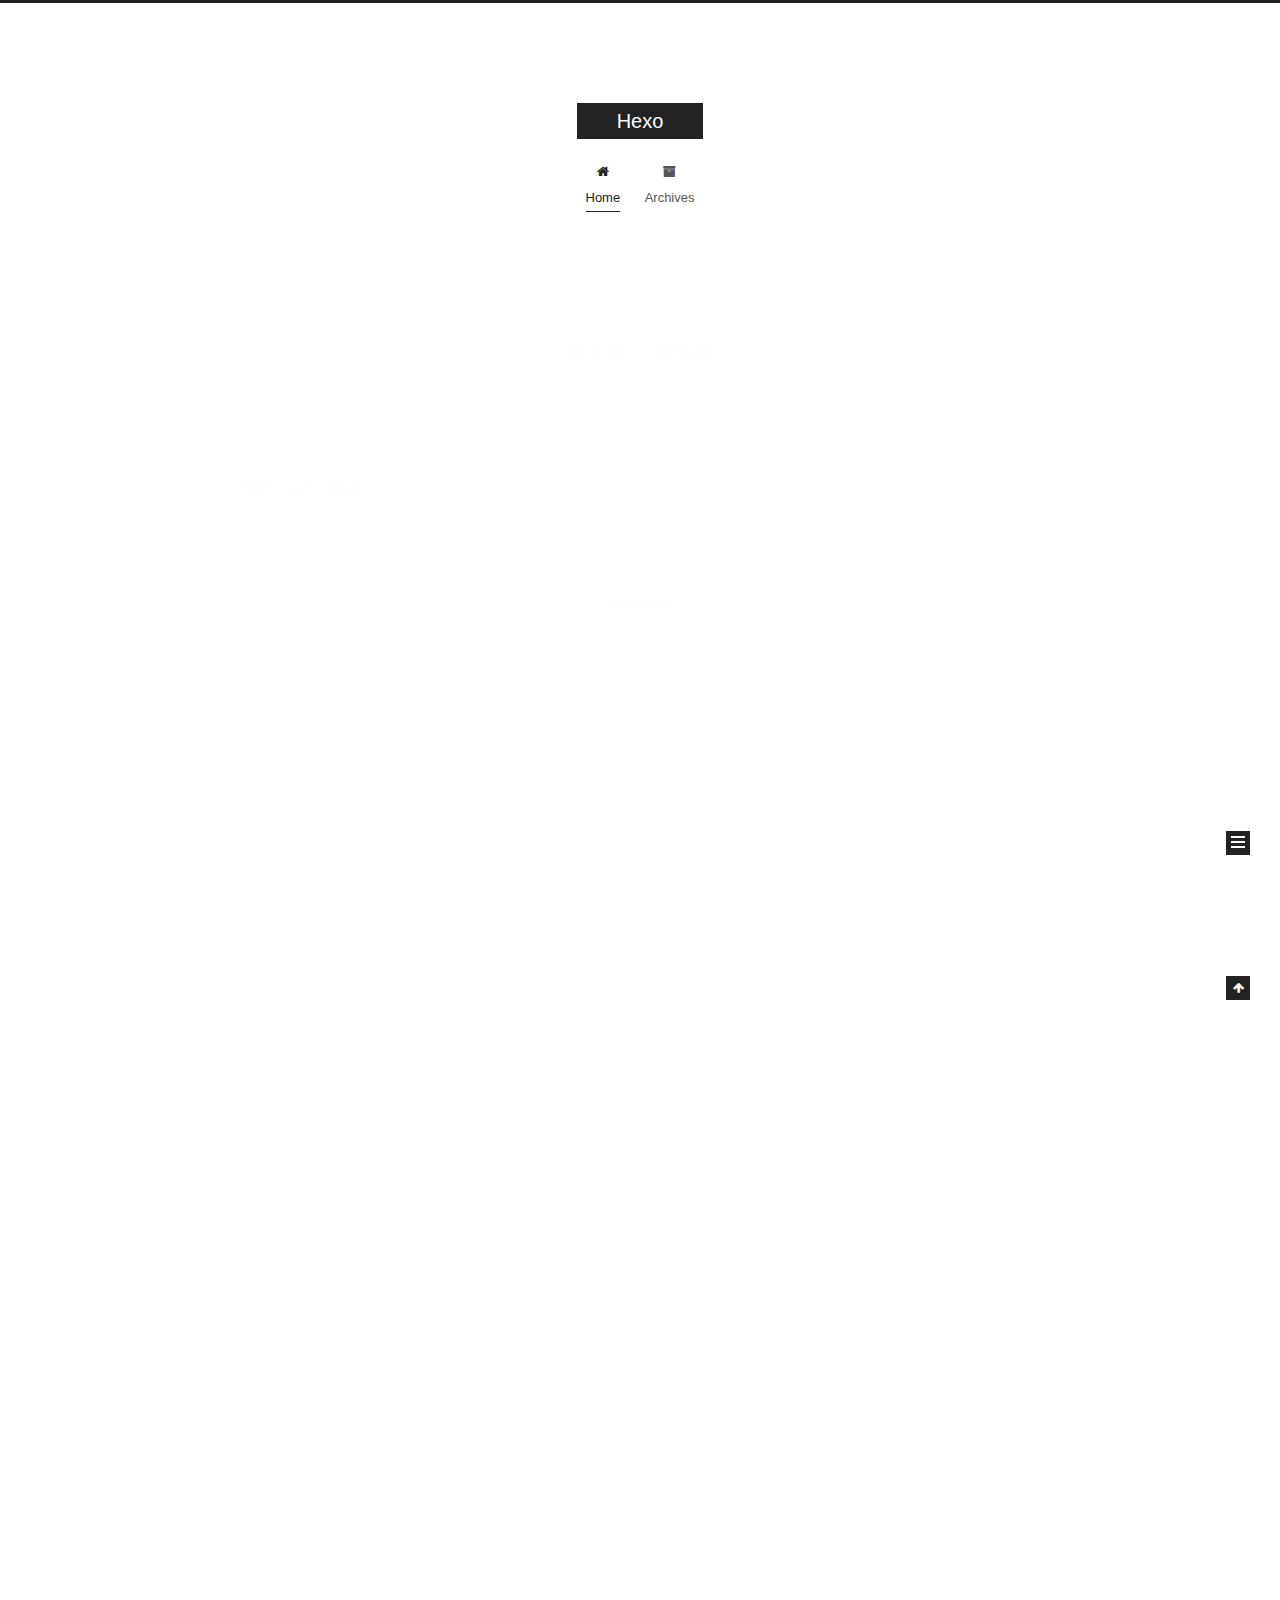
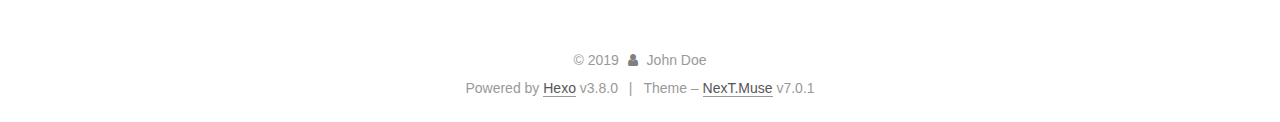
==== commit 2ff36ddc: "Site updated: 2019-03-12 19:36:30" ====
--- a/index.html
+++ b/index.html
@@ -14,7 +14,7 @@
   
 
 
-<html class="theme-next pisces use-motion" lang>
+<html class="theme-next muse use-motion" lang>
 <head><meta name="generator" content="Hexo 3.8.0">
   <meta charset="UTF-8">
 <meta http-equiv="X-UA-Compatible" content="IE=edge">
@@ -72,7 +72,7 @@
   var NexT = window.NexT || {};
   var CONFIG = {
     root: '/',
-    scheme: 'Pisces',
+    scheme: 'Muse',
     version: '7.0.1',
     sidebar: {"position":"left","display":"post","offset":12,"onmobile":false,"dimmer":false},
     back2top: true,
@@ -245,6 +245,9 @@
   
 
   
+    
+
+  
 
   
 </nav>
@@ -264,9 +267,6 @@
     <main id="main" class="main">
       <div class="main-inner">
         <div class="content-wrap">
-          
-            
-
           
           <div id="content" class="content">
             
@@ -668,7 +668,7 @@
 
 
 
-  <div class="theme-info">Theme – <a href="https://theme-next.org" class="theme-link" rel="noopener" target="_blank">NexT.Pisces</a> v7.0.1</div>
+  <div class="theme-info">Theme – <a href="https://theme-next.org" class="theme-link" rel="noopener" target="_blank">NexT.Muse</a> v7.0.1</div>
 
 
 
@@ -756,9 +756,7 @@
   
 
 
-  <script src="/js/src/affix.js?v=7.0.1"></script>
-
-  <script src="/js/src/schemes/pisces.js?v=7.0.1"></script>
+  <script src="/js/src/schemes/muse.js?v=7.0.1"></script>
 
 
 
--- a/css/main.css
+++ b/css/main.css
@@ -189,7 +189,7 @@
   font-size: 14px;
   line-height: 2;
   color: #555;
-  background: #f5f7f9;
+  background: #fff;
 }
 @media (max-width: 767px) {
   body {
@@ -490,30 +490,30 @@
 .header-inner {
   margin: 0 auto;
   padding: 100px 0 70px;
-  width: calc(100% - 20px);
+  width: 700px;
 }
 @media (min-width: 1200px) {
   .container .header-inner {
-    width: 1160px;
+    width: 800px;
   }
 }
 @media (min-width: 1600px) {
   .container .header-inner {
-    width: 73%;
+    width: 900px;
   }
 }
 .main-inner {
   margin: 0 auto;
-  width: calc(100% - 20px);
+  width: 700px;
 }
 @media (min-width: 1200px) {
   .container .main-inner {
-    width: 1160px;
+    width: 800px;
   }
 }
 @media (min-width: 1600px) {
   .container .main-inner {
-    width: 73%;
+    width: 900px;
   }
 }
 .footer {
@@ -522,16 +522,16 @@
 .footer-inner {
   box-sizing: border-box;
   margin: 0px auto;
-  width: calc(100% - 20px);
+  width: 700px;
 }
 @media (min-width: 1200px) {
   .container .footer-inner {
-    width: 1160px;
+    width: 800px;
   }
 }
 @media (min-width: 1600px) {
   .container .footer-inner {
-    width: 73%;
+    width: 900px;
   }
 }
 pre,
@@ -990,11 +990,11 @@
   display: inline-block;
   padding: 0 20px;
   font-size: 14px;
-  color: #555;
-  background: #fff;
-  border: 2px solid #555;
+  color: #fff;
+  background: #222;
+  border: 2px solid #222;
   text-decoration: none;
-  border-radius: 2px;
+  border-radius: 0;
   transition-property: background-color;
   transition-duration: 0.2s;
   transition-timing-function: ease-in-out;
@@ -1003,8 +1003,8 @@
 }
 .btn:hover {
   border-color: #222;
-  color: #fff;
-  background: #222;
+  color: #222;
+  background: #fff;
 }
 .btn +.btn {
   margin: 0 0 8px 8px;
@@ -1119,7 +1119,7 @@
   width: 24px;
   background: #222;
   font-size: 12px;
-  opacity: 0.6;
+  opacity: 1;
   color: #fff;
   cursor: pointer;
   text-align: center;
@@ -1140,7 +1140,7 @@
   }
 }
 .back-to-top.back-to-top-on {
-  bottom: 30px;
+  bottom: 19px;
 }
 .header {
   background: transparent;
@@ -1189,7 +1189,7 @@
 .site-subtitle {
   margin-top: 10px;
   font-size: 13px;
-  color: #ddd;
+  color: #999;
 }
 .use-motion .brand {
   opacity: 0;
@@ -1807,21 +1807,21 @@
   display: block;
   margin: 0 auto;
   padding: 2px;
-  max-width: 120px;
+  max-width: 96px;
   height: auto;
-  border: 1px solid #eee;
+  border: 2px solid #333;
   opacity: 1;
 }
 .site-author-name {
-  margin: 0;
+  margin: 5px 0 0;
   text-align: center;
-  color: #222;
-  font-weight: 600;
+  color: #f5f5f5;
+  font-weight: normal;
 }
 .site-description {
-  margin-top: 0;
+  margin-top: 5px;
   text-align: center;
-  font-size: 13px;
+  font-size: 14px;
   color: #999;
 }
 .site-state {
@@ -1834,7 +1834,7 @@
 .site-state-item {
   display: inline-block;
   padding: 0 15px;
-  border-left: 1px solid #eee;
+  border-left: 1px solid #333;
 }
 .site-state-item:first-child {
   border-left: none;
@@ -1847,11 +1847,11 @@
   text-align: center;
   color: inherit;
   font-weight: 600;
-  font-size: 16px;
+  font-size: 18px;
 }
 .site-state-item-name {
   font-size: 13px;
-  color: #999;
+  color: inherit;
 }
 .feed-link {
   margin-top: 10px;
@@ -1895,7 +1895,7 @@
   width: 4px;
   height: 4px;
   border-radius: 50%;
-  background: #c4de06;
+  background: #ffa48a;
 }
 .links-of-blogroll {
   font-size: 13px;
@@ -1934,7 +1934,7 @@
   color: #555;
 }
 .sidebar-nav li:hover {
-  color: #fc6423;
+  color: #f5f5f5;
 }
 .page-post-detail .sidebar-nav-toc {
   padding: 0 5px;
@@ -1943,11 +1943,11 @@
   margin-left: 10px;
 }
 .sidebar-nav .sidebar-nav-active {
-  color: #fc6423;
-  border-bottom-color: #fc6423;
+  color: #87daff;
+  border-bottom-color: #87daff;
 }
 .sidebar-nav .sidebar-nav-active:hover {
-  color: #fc6423;
+  color: #87daff;
 }
 .sidebar-panel {
   display: none;
@@ -1980,12 +1980,12 @@
   transition-timing-function: ease-in-out;
   transition-delay: 0s;
   transition-property: all;
-  color: #666;
+  color: #999;
+  border-bottom-color: #555;
+}
+.post-toc ol a:hover {
+  color: #ccc;
   border-bottom-color: #ccc;
-}
-.post-toc ol a:hover {
-  color: #000;
-  border-bottom-color: #000;
 }
 .post-toc .nav-item {
   overflow: hidden;
@@ -2006,14 +2006,14 @@
   display: block;
 }
 .post-toc .nav .active > a {
-  color: #fc6423;
-  border-bottom-color: #fc6423;
+  color: #87daff;
+  border-bottom-color: #87daff;
 }
 .post-toc .nav .active-current > a {
-  color: #fc6423;
+  color: #87daff;
 }
 .post-toc .nav .active-current > a:hover {
-  color: #fc6423;
+  color: #87daff;
 }
 .footer {
   font-size: 14px;
@@ -2505,7 +2505,7 @@
   }
 }
 .page-post-detail .sidebar-toggle-line {
-  background: #fc6423;
+  background: #87daff;
 }
 .page-post-detail .comments {
   overflow: hidden;
@@ -2528,472 +2528,114 @@
 ul.breadcrumb li+li:last-child {
   font-weight: bold;
 }
-.header {
-  position: relative;
-  margin: 0 auto;
-  width: calc(100% - 20px);
-}
-@media (min-width: 1200px) {
-  .header {
-    width: 1160px;
-  }
-}
-@media (min-width: 1600px) {
-  .header {
-    width: 73%;
-  }
-}
-@media (min-width: 768px) and (max-width: 991px) {
-  .header {
-    width: auto;
-  }
-}
-@media (max-width: 767px) {
-  .header {
-    width: auto;
-  }
-}
-.header-inner {
-  position: absolute;
-  top: 0;
-  overflow: hidden;
-  padding: 0;
-  width: 240px;
-  background: #fff;
-  box-shadow: initial;
-  border-radius: initial;
-}
-@media (min-width: 1200px) {
-  .container .header-inner {
-    width: 240px;
-  }
-}
-@media (min-width: 768px) and (max-width: 991px) {
-  .header-inner {
-    position: relative;
-    width: auto;
-    border-radius: initial;
-  }
-}
-@media (max-width: 767px) {
-  .header-inner {
-    position: relative;
-    width: auto;
-    border-radius: initial;
-  }
-}
-.main:before,
-.main:after {
-  content: " ";
-  display: table;
-}
-.main:after {
-  clear: both;
-}
-@media (min-width: 768px) and (max-width: 991px) {
-  .container .main-inner {
-    width: auto;
-  }
-}
-@media (max-width: 767px) {
-  .container .main-inner {
-    width: auto;
-  }
-}
-.content-wrap {
-  float: right;
-  box-sizing: border-box;
-  padding: 40px;
-  width: calc(100% - 252px);
-  background: #fff;
-  min-height: 700px;
-  box-shadow: initial;
-  border-radius: initial;
-}
-@media (min-width: 768px) and (max-width: 991px) {
-  .content-wrap {
-    width: 100%;
-    padding: 20px;
-    border-radius: initial;
-  }
-}
-@media (max-width: 767px) {
-  .content-wrap {
-    width: 100%;
-    padding: 20px;
-    min-height: auto;
-    border-radius: initial;
-  }
-}
-.sidebar {
-  position: static;
-  float: left;
-  margin-left: -100%;
-  width: 240px;
-  background: #f5f7f9;
-  box-shadow: none;
-}
-@media (min-width: 768px) and (max-width: 991px) {
-  .sidebar {
-    display: none;
-  }
-}
-@media (max-width: 767px) {
-  .sidebar {
-    display: none;
-  }
-}
-.sidebar-toggle {
-  display: none;
-}
-.footer-inner {
-  padding-left: 260px;
-}
-@media (min-width: 768px) and (max-width: 991px) {
+@media (max-width: 767px) {
+  .header-inner,
+  .container .main-inner,
   .footer-inner {
     width: auto;
-    padding-left: 0 !important;
-    padding-right: 0 !important;
-  }
-}
-@media (max-width: 767px) {
-  .footer-inner {
-    width: auto;
-    padding-left: 0 !important;
-    padding-right: 0 !important;
-  }
-}
-.sidebar-position-right .header-inner {
-  right: 0;
-}
-.sidebar-position-right .content-wrap {
-  float: left;
-}
-.sidebar-position-right .sidebar {
-  float: right;
-}
-.sidebar-position-right .footer-inner {
-  padding-left: 0;
-  padding-right: 260px;
-}
-.site-brand-wrapper {
-  position: relative;
-}
-.site-meta {
-  padding: 20px 0;
-  color: #fff;
-  background: #222;
-}
-@media (min-width: 768px) and (max-width: 991px) {
-  .site-meta {
-    box-shadow: 0 0 16px rgba(0,0,0,0.5);
-  }
-}
-@media (max-width: 767px) {
-  .site-meta {
-    box-shadow: 0 0 16px rgba(0,0,0,0.5);
-  }
-}
-.brand {
-  padding: 0;
+  }
+}
+embed {
+  display: block;
+  margin: 0px auto 25px auto;
+}
+.custom-logo .site-meta-headline {
+  text-align: center;
+}
+.custom-logo .brand {
   background: none;
 }
-.brand:hover {
-  color: #fff;
-}
-.site-subtitle {
-  margin: 10px 10px 0;
-  font-weight: initial;
+.custom-logo .site-title {
+  margin: 10px auto 0;
+  font-size: 24px;
+  color: #222;
+}
+.custom-logo .site-title a {
+  border: none;
 }
 .custom-logo-image {
-  margin-top: 20px;
-}
-@media (min-width: 768px) and (max-width: 991px) {
-  .custom-logo-image {
-    display: none;
-  }
-}
-@media (max-width: 767px) {
-  .custom-logo-image {
-    display: none;
-  }
-}
-.site-search form {
-  display: none;
-}
-.site-nav {
-  border-top: none;
-}
-@media (min-width: 768px) and (max-width: 991px) {
+  margin: 0 auto;
+  padding: 5px;
+  max-width: 150px;
+  background: #fff;
+}
+@media (max-width: 767px) {
   .site-nav {
-    display: none !important;
-  }
-}
-@media (min-width: 768px) and (max-width: 991px) {
-  .site-nav-on {
-    display: block !important;
+    position: absolute;
+    left: 0;
+    top: 52px;
+    margin: 0;
+    width: 100%;
+    padding: 0;
+    background: #fff;
+    border-bottom: 1px solid #ddd;
+    z-index: 1030;
+  }
+}
+@media (max-width: 767px) {
+  .menu {
+    text-align: left;
   }
 }
 .menu-item-active a,
 .menu .menu-item a:hover,
 .menu .menu-item span.exturl:hover {
-  background: #f9f9f9;
-  border-bottom-color: #fff;
-}
-.menu-item-active a:after,
-.menu .menu-item a:hover:after,
-.menu .menu-item span.exturl:hover:after {
-  content: " ";
-  position: absolute;
-  top: 50%;
-  margin-top: -3px;
-  right: 15px;
-  width: 6px;
-  height: 6px;
-  border-radius: 50%;
-  background-color: #bbb;
-}
-.menu .menu-item {
-  display: block;
-  margin: 0;
-}
-.menu .menu-item a,
-.menu .menu-item span.exturl {
-  position: relative;
-  box-sizing: border-box;
-  padding: 5px 20px;
-  text-align: left;
-  line-height: inherit;
-  transition-property: background-color;
-  transition-duration: 0.2s;
-  transition-timing-function: ease-in-out;
-  transition-delay: 0s;
+  border-bottom-color: #222 !important;
+  color: #222;
+}
+@media (max-width: 767px) {
+  .menu-item-active a,
+  .menu .menu-item a:hover,
+  .menu .menu-item span.exturl:hover {
+    border-bottom: 1px dotted #ddd !important;
+  }
+}
+@media (max-width: 767px) {
+  .menu .menu-item {
+    display: block;
+    margin: 0 10px;
+    vertical-align: top;
+  }
+}
+.menu .menu-item .badge {
+  display: inline-block;
+  padding: 1px 4px;
+  margin-left: 5px;
+  font-weight: 700;
+  line-height: 1;
+  text-align: center;
+  white-space: nowrap;
+  background-color: #eee;
+}
+@media (max-width: 767px) {
+  .menu .menu-item .badge {
+    float: right;
+    margin: 0.35em 0 0 0;
+  }
+}
+@media (max-width: 767px) {
+  .menu .menu-item br {
+    display: none;
+  }
+}
+@media (max-width: 767px) {
+  .menu .menu-item a,
+  .menu .menu-item span.exturl {
+    padding: 5px 10px;
+  }
 }
 @media (hover: none) {
   .menu .menu-item a:hover,
   .menu .menu-item span.exturl:hover {
-    background: none;
-  }
-}
-.menu .menu-item .badge {
-  display: inline-block;
-  padding: 2px 5px;
-  font-weight: 700;
-  line-height: 1;
-  color: #fff;
-  text-align: center;
-  white-space: nowrap;
-  vertical-align: middle;
-  background-color: #ccc;
-  border-radius: 10px;
-  float: right;
-  margin: 0.35em 0 0 0;
-  text-shadow: 1px 1px 0px rgba(0,0,0,0.1);
-}
-.menu .menu-item br {
+    border-bottom-color: transparent !important;
+  }
+}
+.menu .menu-item .fa {
+  margin-right: 0;
+}
+.site-search form {
   display: none;
 }
-.btn-bar {
-  background-color: #fff;
-}
-.site-nav-toggle {
-  left: 20px;
-  top: 50%;
-  -webkit-transform: translateY(-50%);
-  -webkit-transform: translateY(-50%);
-  -moz-transform: translateY(-50%);
-  -ms-transform: translateY(-50%);
-  -o-transform: translateY(-50%);
-  transform: translateY(-50%);
-}
-@media (min-width: 768px) and (max-width: 991px) {
-  .site-nav-toggle {
-    display: block;
-  }
-}
-.sub-menu {
-  margin: 0;
-  padding: 6px 0;
-  background: #fff !important;
-  border-bottom: 1px solid #ddd;
-}
-.sub-menu .menu-item {
-  display: inline-block !important;
-}
-.sub-menu .menu-item a,
-.sub-menu .menu-item span.exturl {
-  padding: initial !important;
-  margin: 5px 10px;
-}
-.sub-menu .menu-item a:hover,
-.sub-menu .menu-item span.exturl:hover {
-  background: initial !important;
-  color: #fc6423;
-}
-.sub-menu .menu-item-active a {
-  background: #fff !important;
-  color: #fc6423;
-  border-bottom-color: #fc6423;
-}
-.sub-menu .menu-item-active a:hover {
-  background: #fff !important;
-  border-bottom-color: #fc6423;
-}
-.sub-menu .menu-item-active a:after {
-  content: initial;
-}
-.use-motion .sidebar .motion-element {
-  opacity: 1;
-}
-.sidebar {
-  right: auto;
-  bottom: auto;
-  -webkit-transform: none;
-}
-.sidebar-inner {
-  box-sizing: border-box;
-  width: 240px;
-  color: #555;
-  background: #fff;
-  box-shadow: initial;
-  border-radius: initial;
-  opacity: 0;
-}
-.sidebar-inner.affix {
-  position: fixed;
-  top: 12px;
-}
-.sidebar-inner.affix-bottom {
-  position: absolute;
-}
-.site-overview {
-  text-align: left;
-}
-.site-author:before,
-.site-author:after {
-  content: " ";
-  display: table;
-}
-.site-author:after {
-  clear: both;
-}
-.sidebar a,
-.sidebar span.exturl {
-  color: #555;
-}
-.sidebar a:hover,
-.sidebar span.exturl:hover {
-  color: #222;
-}
-.site-state-item {
-  padding: 0 10px;
-}
-.links-of-author-item a:before,
-.links-of-author-item span.exturl:before {
-  display: none;
-}
-.links-of-author-item a,
-.links-of-author-item span.exturl {
-  border-bottom: none;
-  text-decoration: underline;
-}
-.feed-link {
-  border-top: 1px dotted #ccc;
-  border-bottom: 1px dotted #ccc;
-  text-align: center;
-}
-.feed-link a {
-  display: block;
-  color: #fc6423;
-  border: none;
-}
-.feed-link a:hover {
-  background: none;
-  color: #e34603;
-}
-.feed-link a:hover i {
-  color: #e34603;
-}
-.links-of-author {
-  display: flex;
-  flex-wrap: wrap;
-  justify-content: center;
-}
-.links-of-author span.exturl {
-  font-size: 13px;
-}
-.links-of-author-item {
-  margin: 5px 0 0;
-  width: 50%;
-}
-.links-of-author-item a,
-.links-of-author-item .exturl {
-  max-width: 216px;
-  box-sizing: border-box;
-  display: inline-block;
-  margin-right: 0;
-  margin-bottom: 0;
-  padding: 0 5px;
-  overflow: hidden;
-  white-space: nowrap;
-  text-overflow: ellipsis;
-}
-.links-of-author-item a,
-.links-of-author-item span.exturl {
-  display: block;
-  text-decoration: none;
-}
-.links-of-author-item a:hover,
-.links-of-author-item span.exturl:hover {
-  border-radius: 4px;
-  background: #eee;
-}
-.links-of-author-item .fa {
-  margin-right: 2px;
-  font-size: 16px;
-}
-.links-of-author-item .fa-globe {
-  font-size: 15px;
-}
-.links-of-blogroll {
-  text-align: center;
-  margin-top: 5px;
-  padding: 3px 0 0;
-}
-.links-of-blogroll-title {
-  margin-top: 0;
-}
-.links-of-blogroll-item {
-  padding: 0;
-}
-.links-of-blogroll-inline:before,
-.links-of-blogroll-inline:after {
-  content: " ";
-  display: table;
-}
-.links-of-blogroll-inline:after {
-  clear: both;
-}
 .links-of-blogroll-inline .links-of-blogroll-item {
-  margin: 5px 0 0;
-  width: 50%;
-  display: inline-block;
-  width: unset;
-}
-.links-of-blogroll-inline .links-of-blogroll-item a,
-.links-of-blogroll-inline .links-of-blogroll-item .exturl {
-  max-width: 216px;
-  box-sizing: border-box;
-  display: inline-block;
-  margin-right: 0;
-  margin-bottom: 0;
-  padding: 0 5px;
-  overflow: hidden;
-  white-space: nowrap;
-  text-overflow: ellipsis;
-}
-@media (max-width: 767px) {
-  .post-body {
-    text-align: justify;
-  }
-}
+  display: inline-block;
+}
